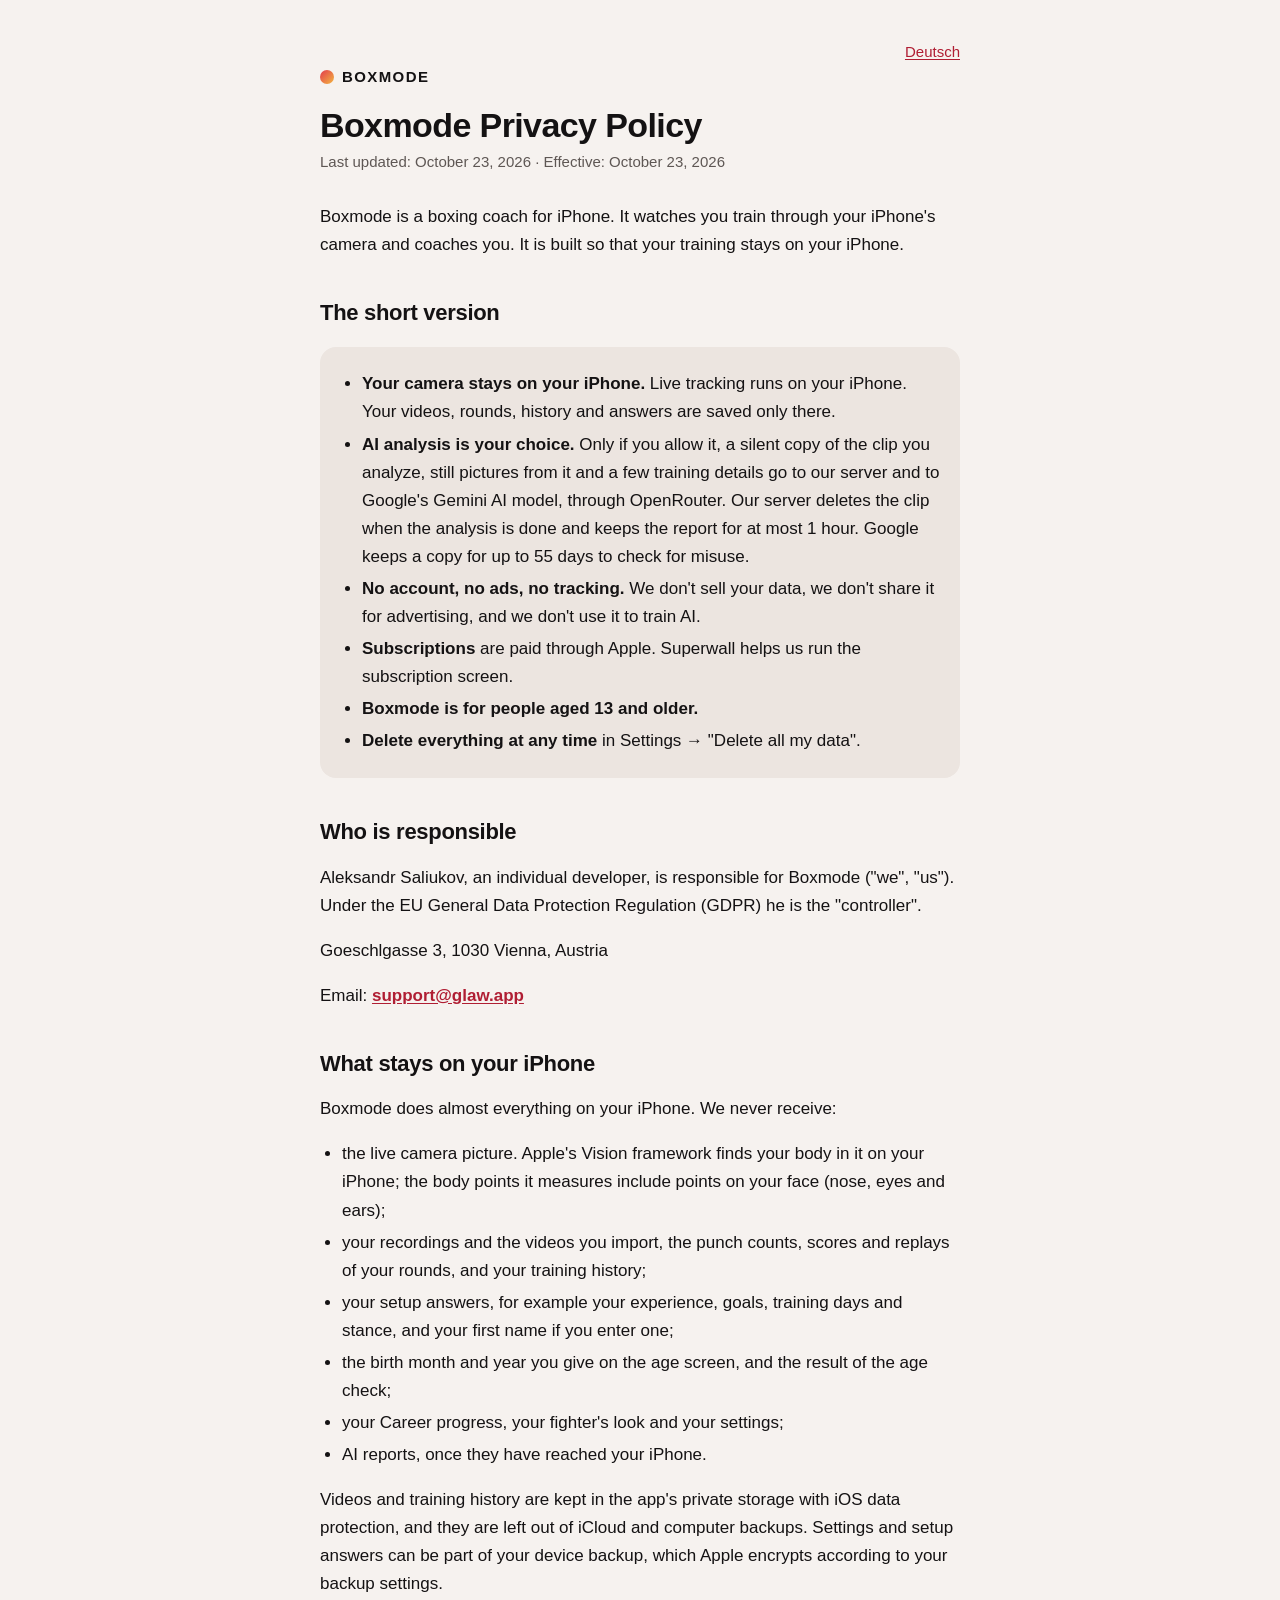
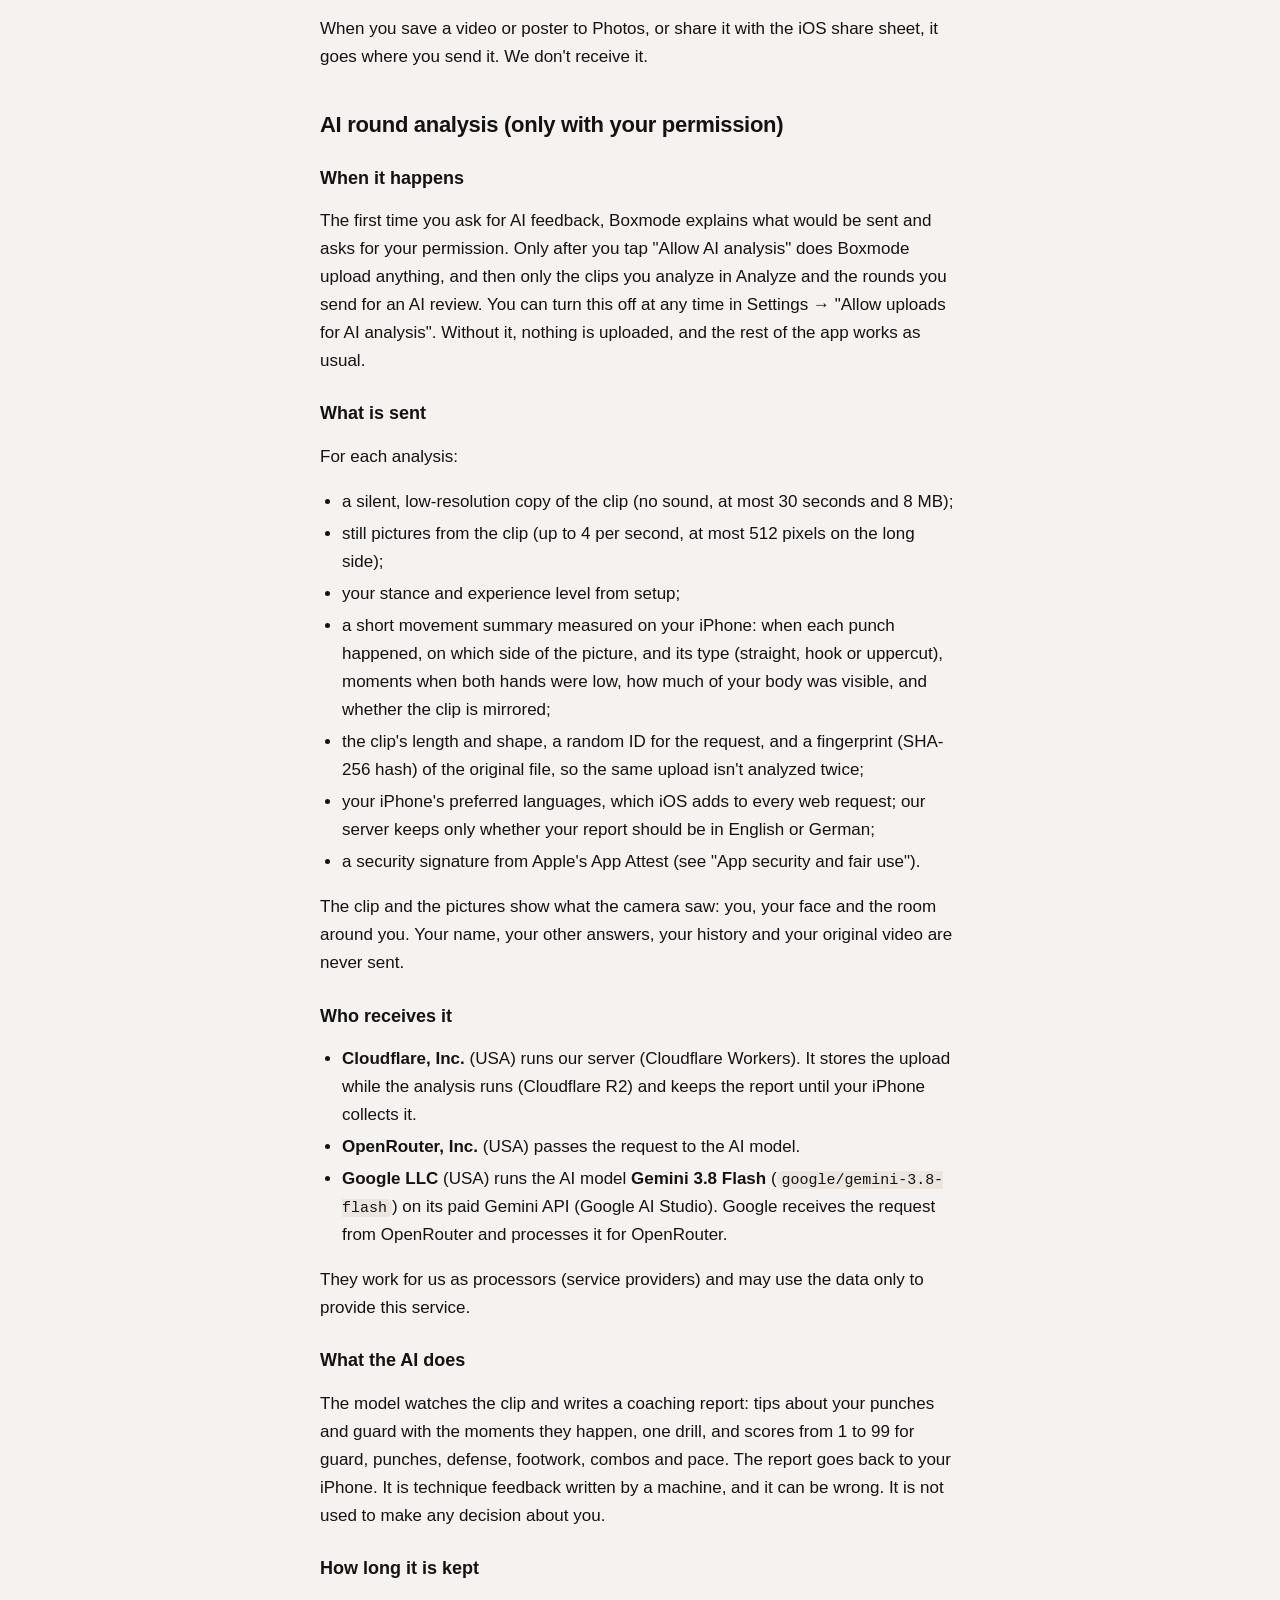
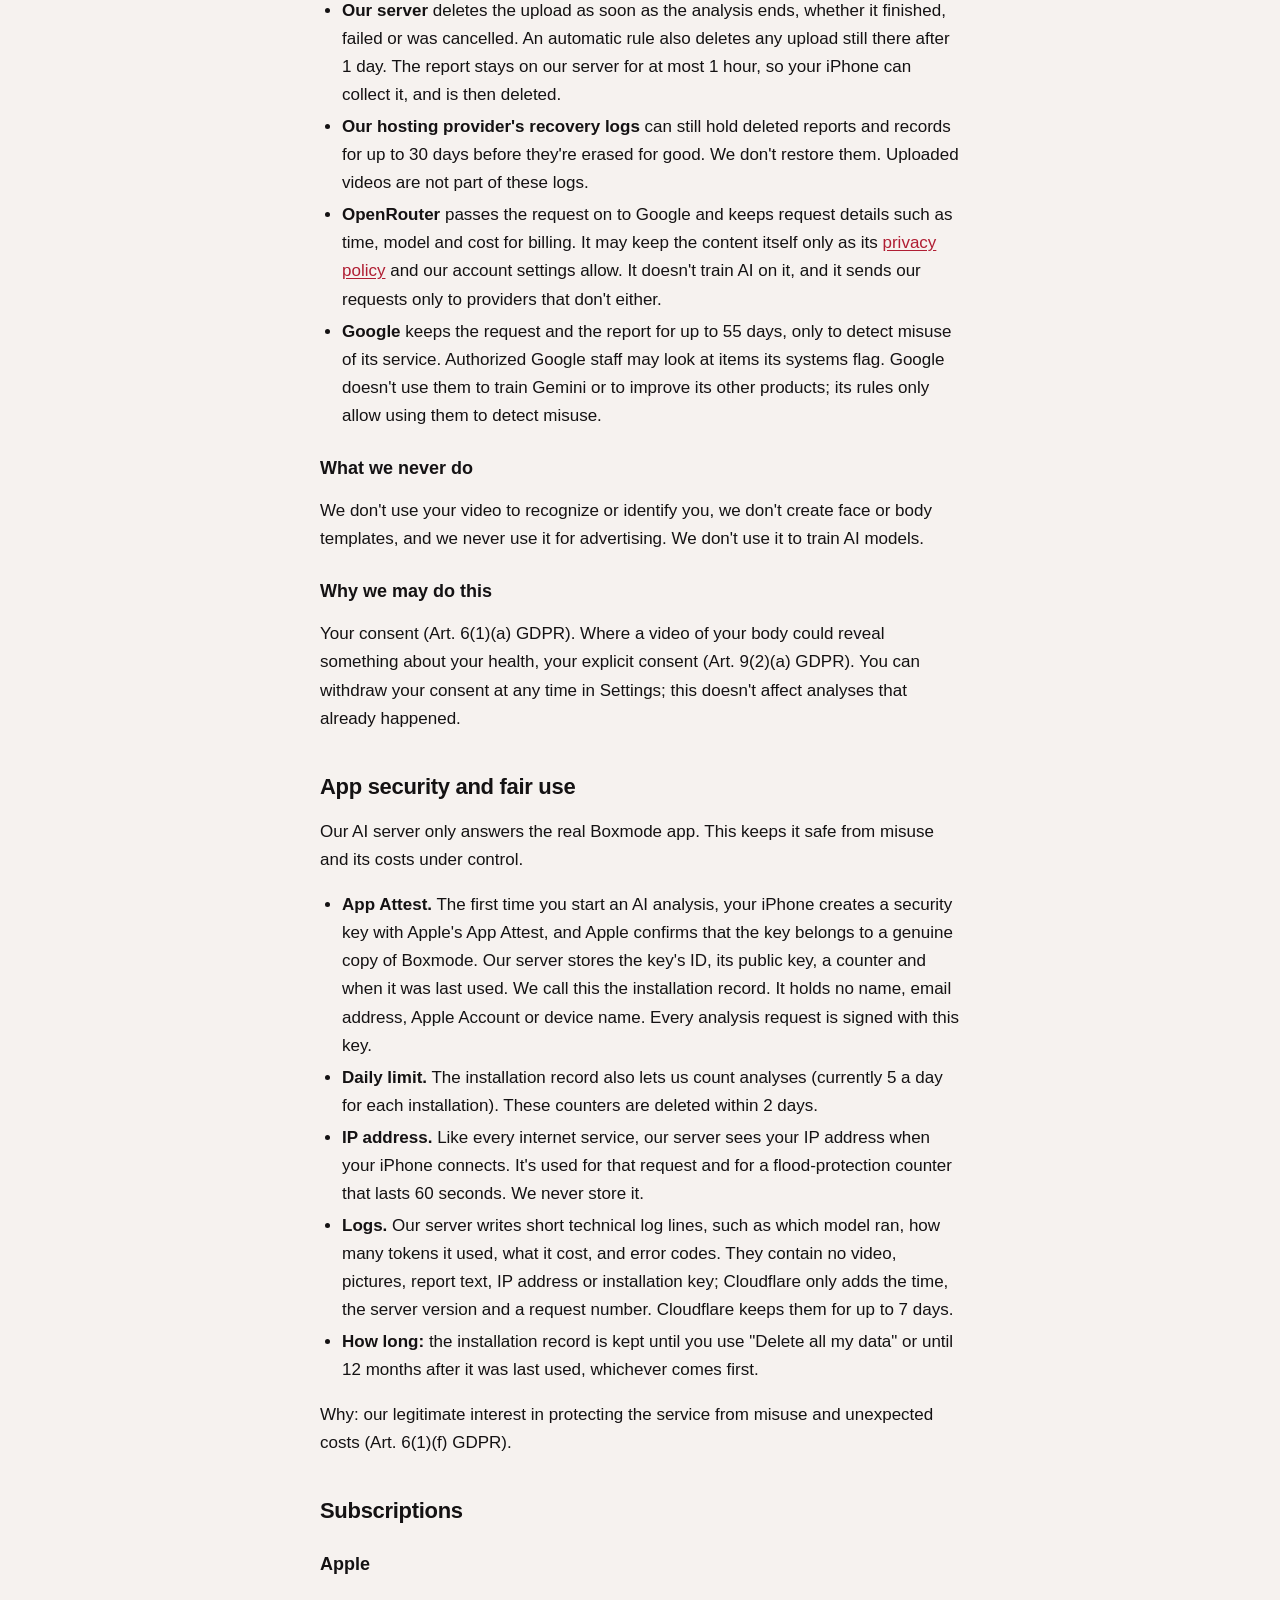
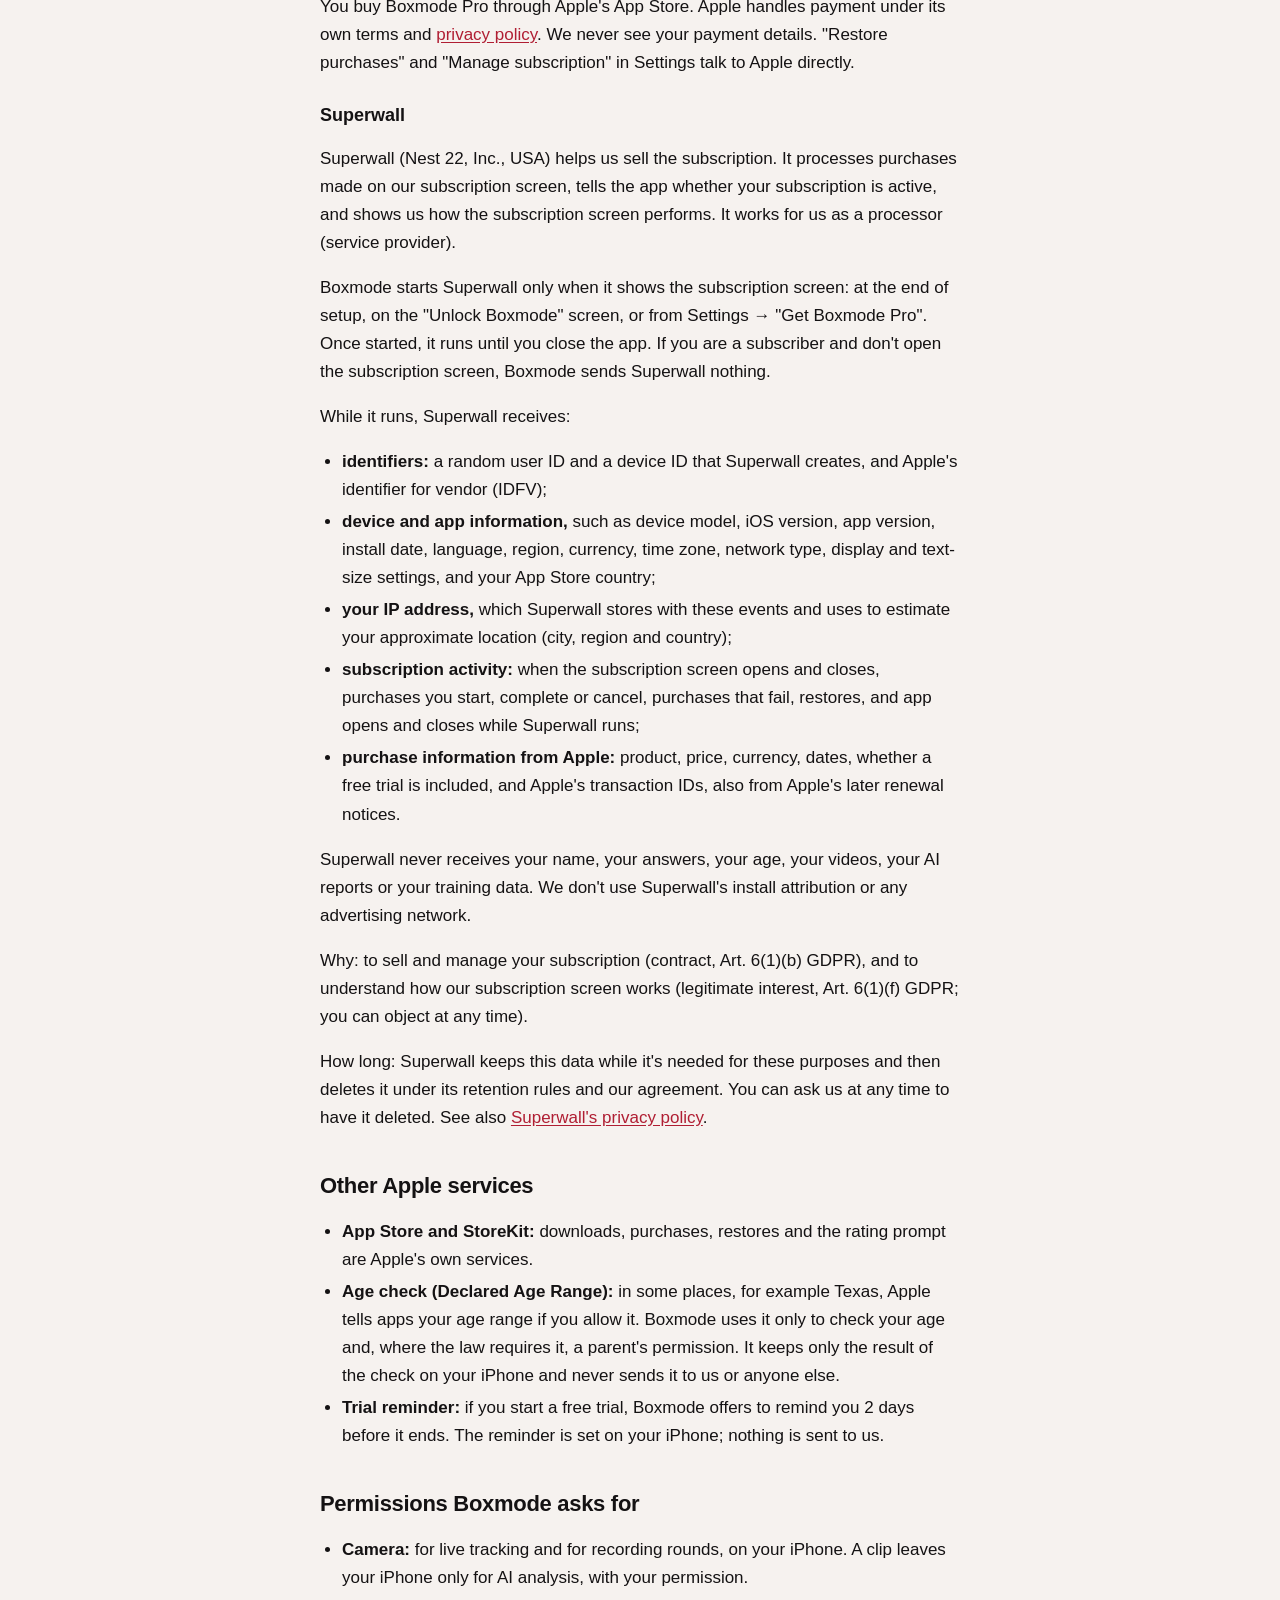
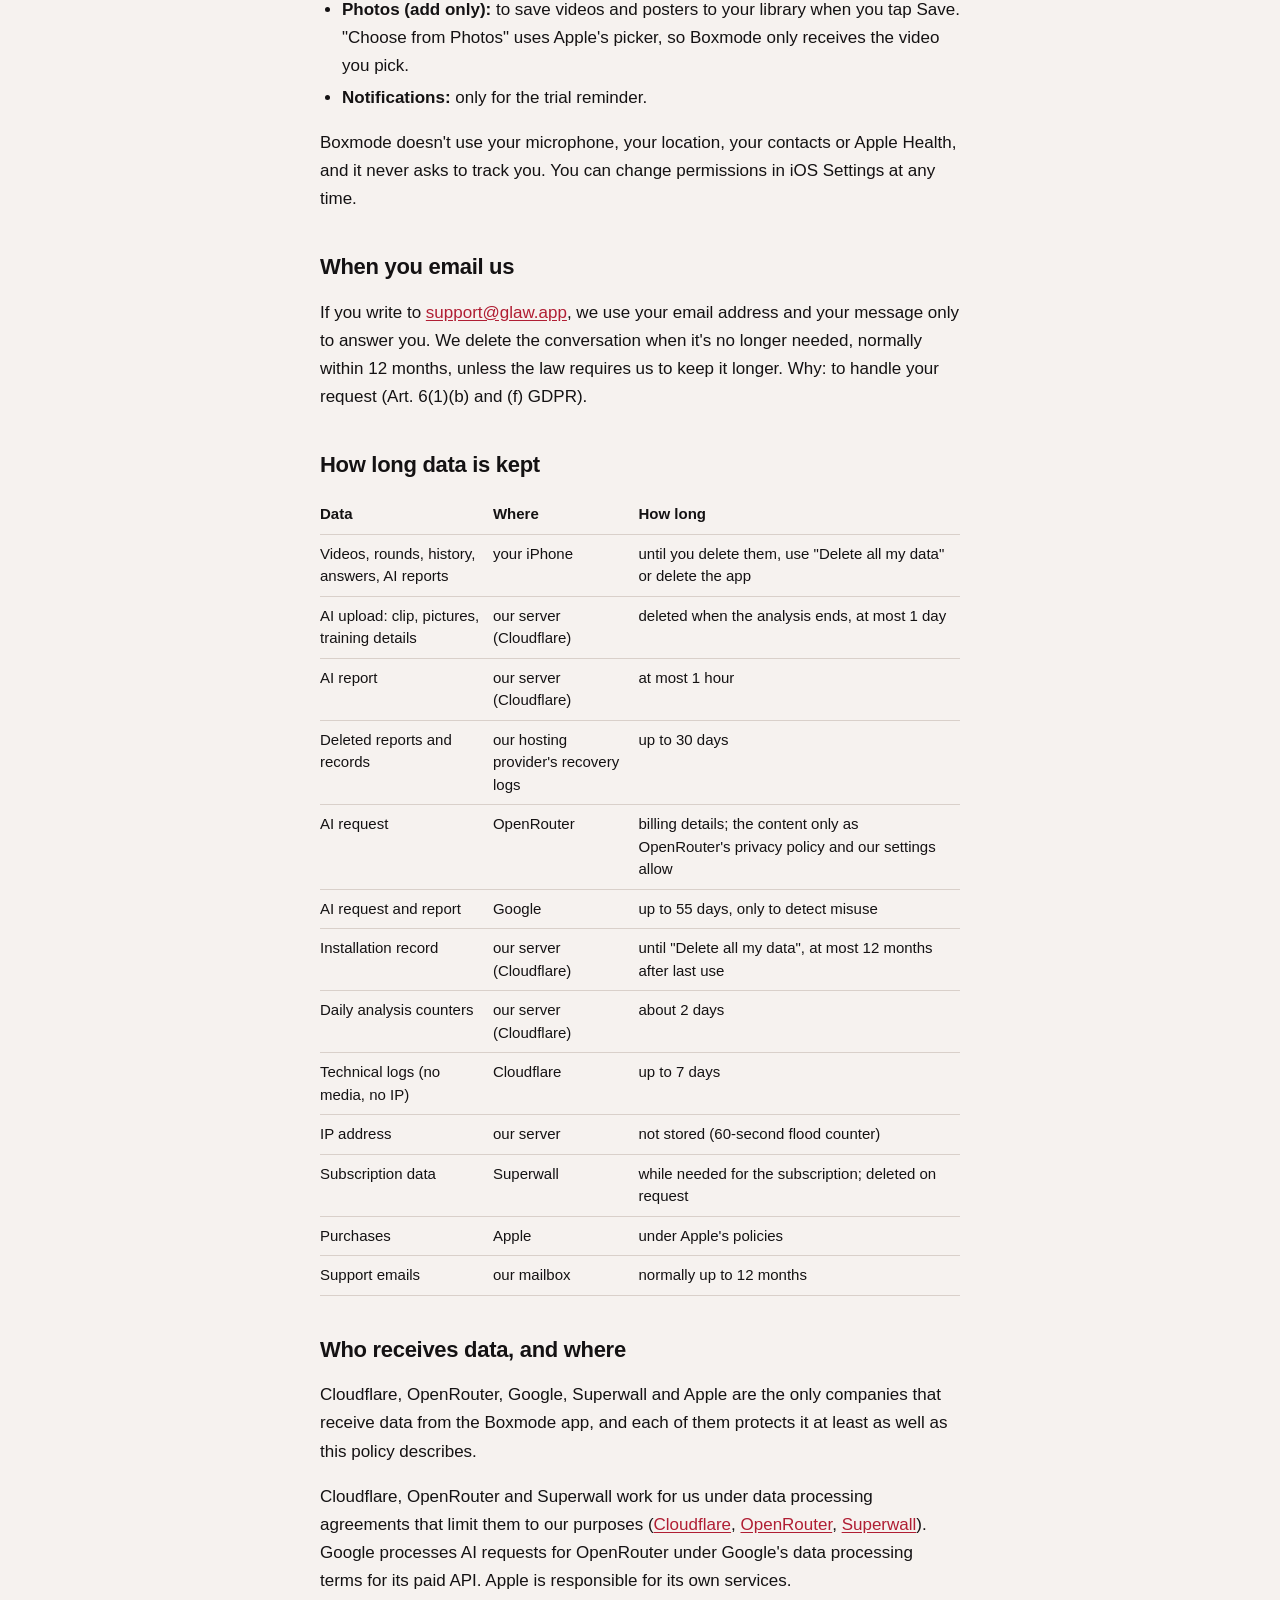
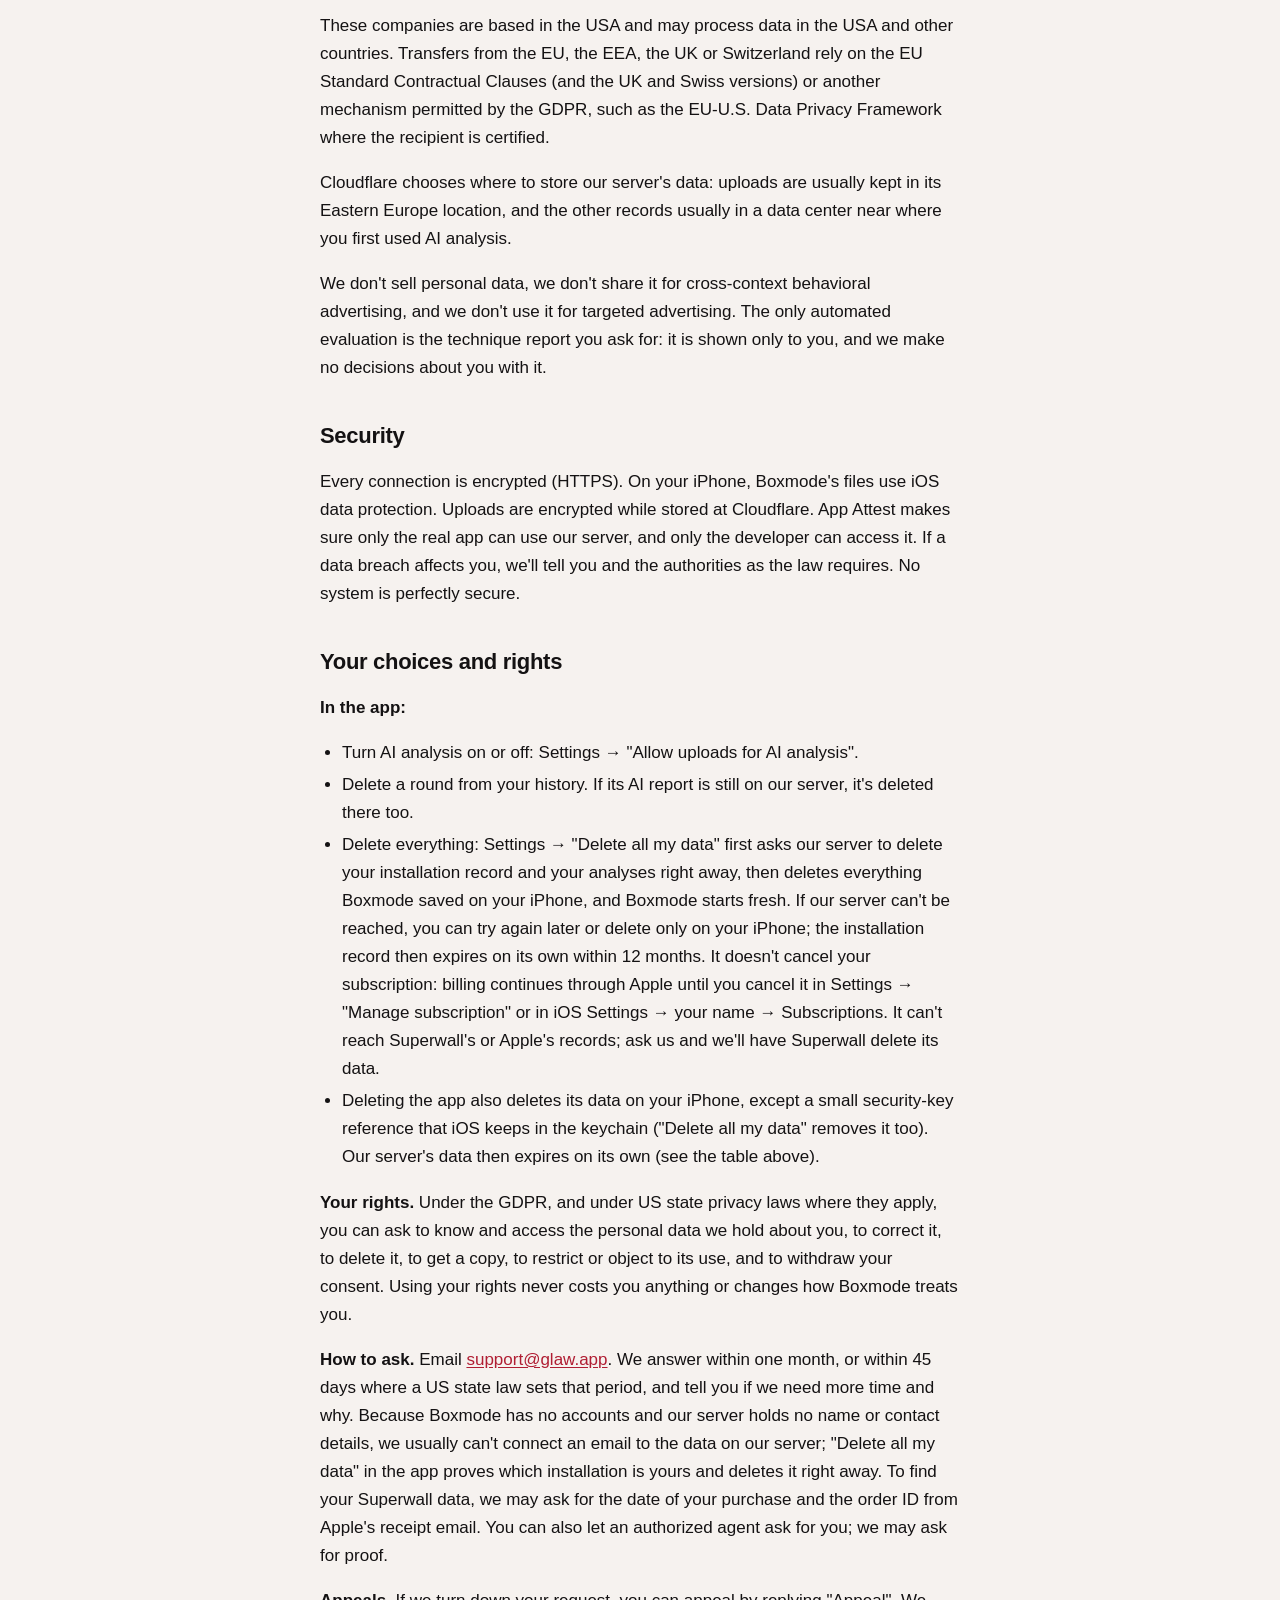
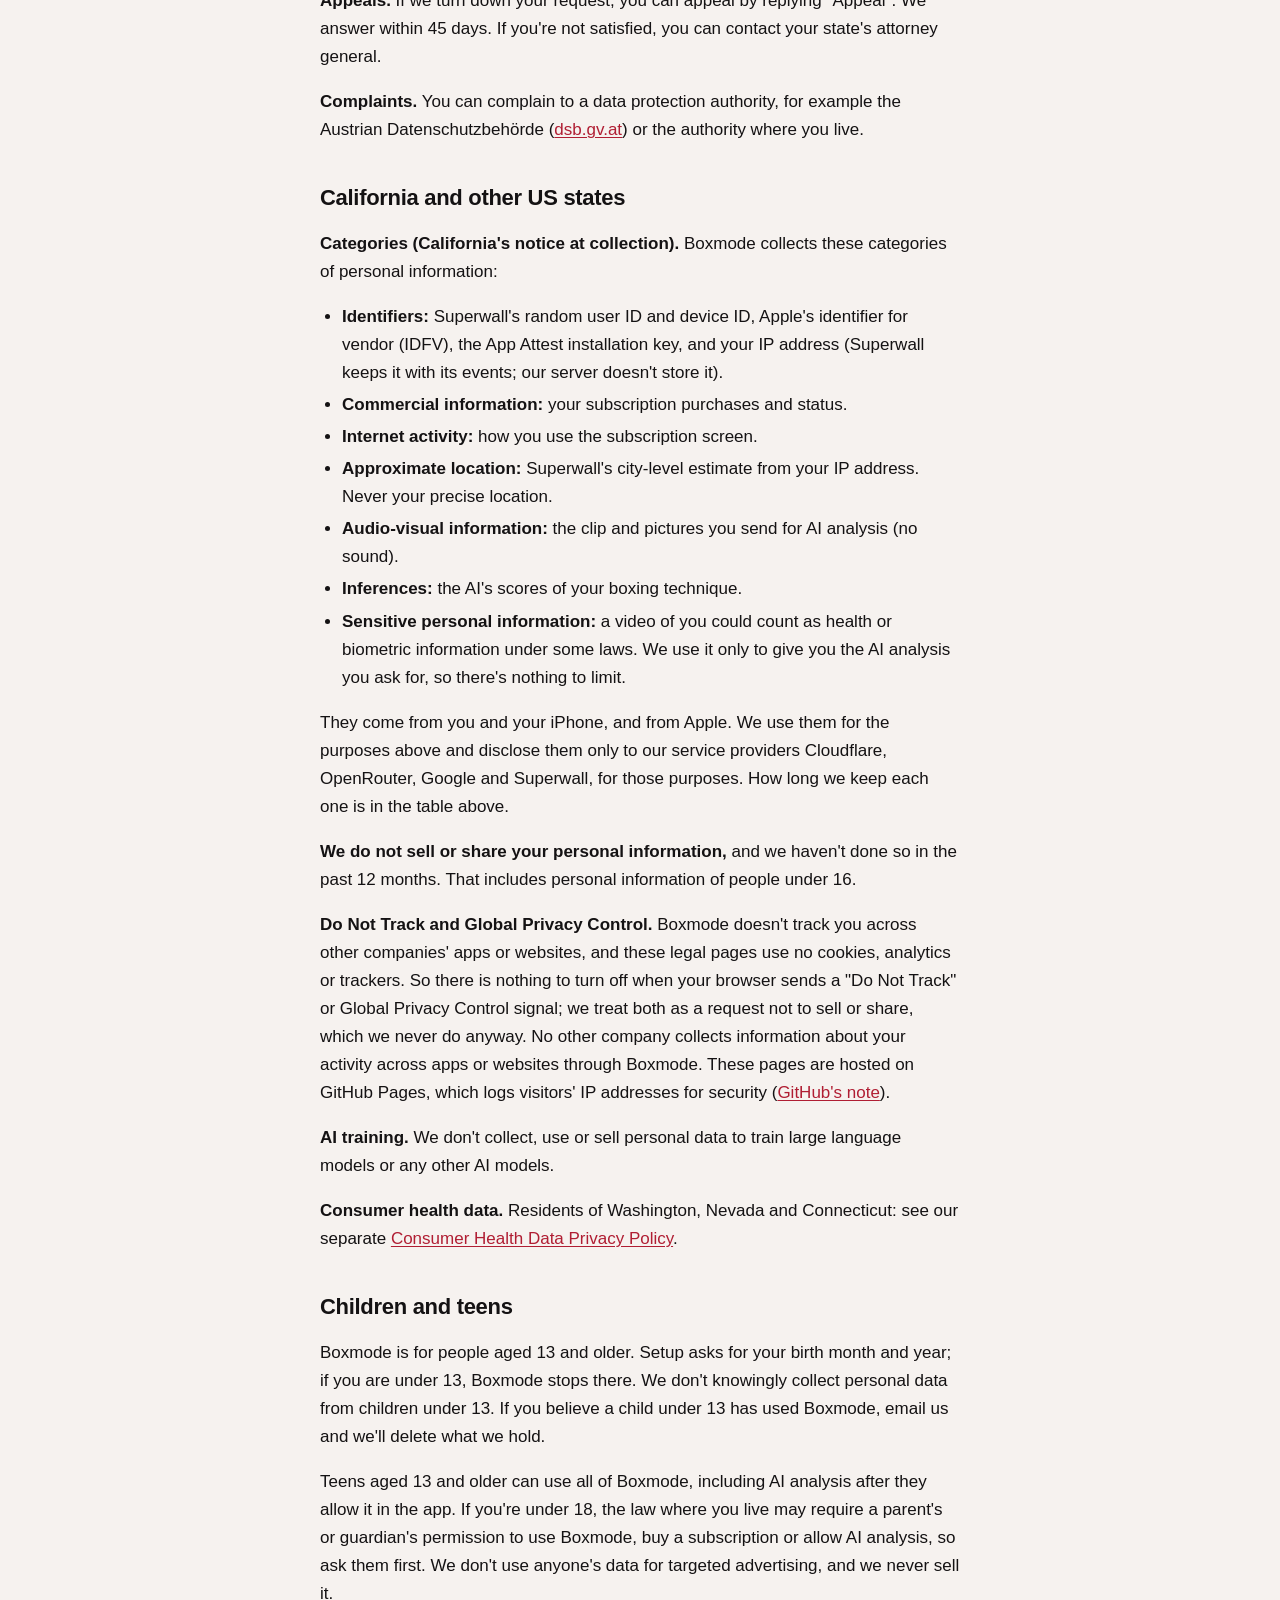
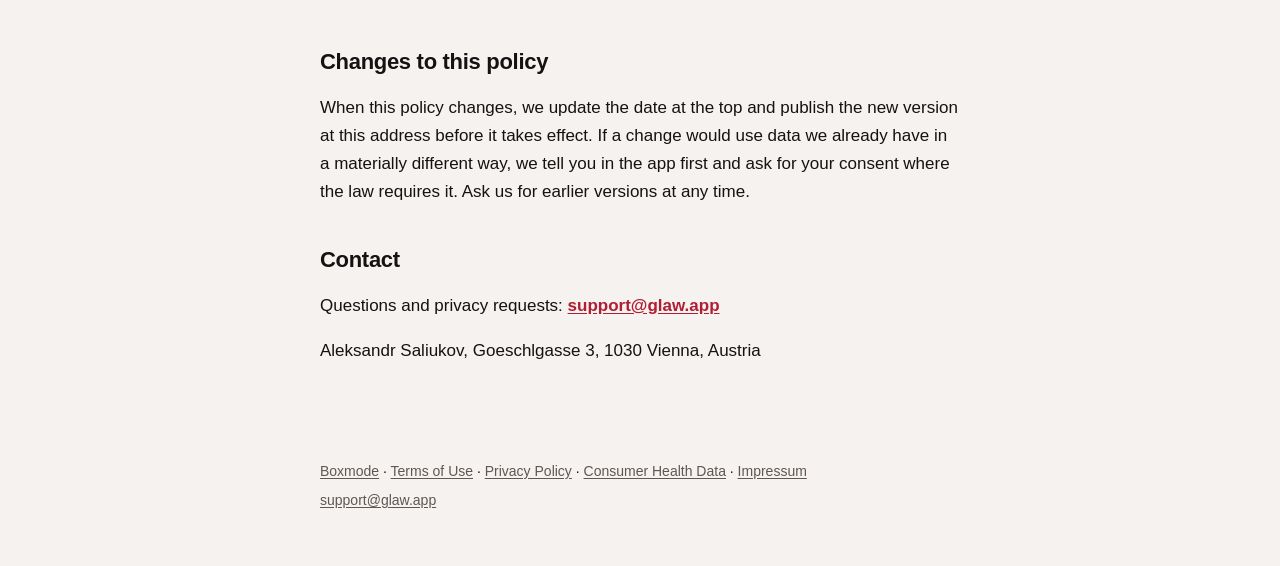
==== privacy/index.html @ cb19ac98 "Publish Boxmode legal pages (2026-10-23)" ====
<!DOCTYPE html>
<html lang="en">
<head>
<meta charset="utf-8">
<meta name="viewport" content="width=device-width, initial-scale=1">
<title>Boxmode — Privacy Policy</title>
<meta name="description" content="How Boxmode handles your data: what stays on your iPhone, AI analysis only with your permission, and your rights.">
<link rel="stylesheet" href="../style.css">
<link rel="canonical" href="https://soloranez21.github.io/boxmode-legal/privacy/">
<link rel="alternate" hreflang="en" href="https://soloranez21.github.io/boxmode-legal/privacy/">
<link rel="alternate" hreflang="de" href="https://soloranez21.github.io/boxmode-legal/de/privacy/">
</head>
<body>
<main>
<p class="lang"><a href="../de/privacy/" lang="de" hreflang="de">Deutsch</a></p>
<a class="brand" href="../"><span class="dot" aria-hidden="true"></span>Boxmode</a>
<h1>Boxmode Privacy Policy</h1>
<p class="meta">Last updated: October 23, 2026 · Effective: October 23, 2026</p>
<p>Boxmode is a boxing coach for iPhone. It watches you train through your iPhone's camera and coaches you. It is built so that your training stays on your iPhone.</p>
<h2 id="the-short-version">The short version</h2>
<div class="card">
<ul>
  <li><strong>Your camera stays on your iPhone.</strong> Live tracking runs on your iPhone. Your videos, rounds, history and answers are saved only there.</li>
  <li><strong>AI analysis is your choice.</strong> Only if you allow it, a silent copy of the clip you analyze, still pictures from it and a few training details go to our server and to Google's Gemini AI model, through OpenRouter. Our server deletes the clip when the analysis is done and keeps the report for at most 1 hour. Google keeps a copy for up to 55 days to check for misuse.</li>
  <li><strong>No account, no ads, no tracking.</strong> We don't sell your data, we don't share it for advertising, and we don't use it to train AI.</li>
  <li><strong>Subscriptions</strong> are paid through Apple. Superwall helps us run the subscription screen.</li>
  <li><strong>Boxmode is for people aged 13 and older.</strong></li>
  <li><strong>Delete everything at any time</strong> in Settings → "Delete all my data".</li>
</ul>
</div>
<h2 id="who-is-responsible">Who is responsible</h2>
<p>Aleksandr Saliukov, an individual developer, is responsible for Boxmode ("we", "us"). Under the EU General Data Protection Regulation (GDPR) he is the "controller".</p>
<p>Goeschlgasse 3, 1030 Vienna, Austria</p>
<p>Email: <strong><a href="mailto:support@glaw.app">support@glaw.app</a></strong></p>
<h2 id="what-stays-on-your-iphone">What stays on your iPhone</h2>
<p>Boxmode does almost everything on your iPhone. We never receive:</p>
<ul>
  <li>the live camera picture. Apple's Vision framework finds your body in it on your iPhone; the body points it measures include points on your face (nose, eyes and ears);</li>
  <li>your recordings and the videos you import, the punch counts, scores and replays of your rounds, and your training history;</li>
  <li>your setup answers, for example your experience, goals, training days and stance, and your first name if you enter one;</li>
  <li>the birth month and year you give on the age screen, and the result of the age check;</li>
  <li>your Career progress, your fighter's look and your settings;</li>
  <li>AI reports, once they have reached your iPhone.</li>
</ul>
<p>Videos and training history are kept in the app's private storage with iOS data protection, and they are left out of iCloud and computer backups. Settings and setup answers can be part of your device backup, which Apple encrypts according to your backup settings.</p>
<p>When you save a video or poster to Photos, or share it with the iOS share sheet, it goes where you send it. We don't receive it.</p>
<h2 id="ai-round-analysis-only-with-your-permission">AI round analysis (only with your permission)</h2>
<h3 id="when-it-happens">When it happens</h3>
<p>The first time you ask for AI feedback, Boxmode explains what would be sent and asks for your permission. Only after you tap "Allow AI analysis" does Boxmode upload anything, and then only the clips you analyze in Analyze and the rounds you send for an AI review. You can turn this off at any time in Settings → "Allow uploads for AI analysis". Without it, nothing is uploaded, and the rest of the app works as usual.</p>
<h3 id="what-is-sent">What is sent</h3>
<p>For each analysis:</p>
<ul>
  <li>a silent, low-resolution copy of the clip (no sound, at most 30 seconds and 8 MB);</li>
  <li>still pictures from the clip (up to 4 per second, at most 512 pixels on the long side);</li>
  <li>your stance and experience level from setup;</li>
  <li>a short movement summary measured on your iPhone: when each punch happened, on which side of the picture, and its type (straight, hook or uppercut), moments when both hands were low, how much of your body was visible, and whether the clip is mirrored;</li>
  <li>the clip's length and shape, a random ID for the request, and a fingerprint (SHA-256 hash) of the original file, so the same upload isn't analyzed twice;</li>
  <li>your iPhone's preferred languages, which iOS adds to every web request; our server keeps only whether your report should be in English or German;</li>
  <li>a security signature from Apple's App Attest (see "App security and fair use").</li>
</ul>
<p>The clip and the pictures show what the camera saw: you, your face and the room around you. Your name, your other answers, your history and your original video are never sent.</p>
<h3 id="who-receives-it">Who receives it</h3>
<ul>
  <li><strong>Cloudflare, Inc.</strong> (USA) runs our server (Cloudflare Workers). It stores the upload while the analysis runs (Cloudflare R2) and keeps the report until your iPhone collects it.</li>
  <li><strong>OpenRouter, Inc.</strong> (USA) passes the request to the AI model.</li>
  <li><strong>Google LLC</strong> (USA) runs the AI model <strong>Gemini 3.8 Flash</strong> (<code>google/gemini-3.8-flash</code>) on its paid Gemini API (Google AI Studio). Google receives the request from OpenRouter and processes it for OpenRouter.</li>
</ul>
<p>They work for us as processors (service providers) and may use the data only to provide this service.</p>
<h3 id="what-the-ai-does">What the AI does</h3>
<p>The model watches the clip and writes a coaching report: tips about your punches and guard with the moments they happen, one drill, and scores from 1 to 99 for guard, punches, defense, footwork, combos and pace. The report goes back to your iPhone. It is technique feedback written by a machine, and it can be wrong. It is not used to make any decision about you.</p>
<h3 id="how-long-it-is-kept">How long it is kept</h3>
<ul>
  <li><strong>Our server</strong> deletes the upload as soon as the analysis ends, whether it finished, failed or was cancelled. An automatic rule also deletes any upload still there after 1 day. The report stays on our server for at most 1 hour, so your iPhone can collect it, and is then deleted.</li>
  <li><strong>Our hosting provider's recovery logs</strong> can still hold deleted reports and records for up to 30 days before they're erased for good. We don't restore them. Uploaded videos are not part of these logs.</li>
  <li><strong>OpenRouter</strong> passes the request on to Google and keeps request details such as time, model and cost for billing. It may keep the content itself only as its <a href="https://openrouter.ai/privacy">privacy policy</a> and our account settings allow. It doesn't train AI on it, and it sends our requests only to providers that don't either.</li>
  <li><strong>Google</strong> keeps the request and the report for up to 55 days, only to detect misuse of its service. Authorized Google staff may look at items its systems flag. Google doesn't use them to train Gemini or to improve its other products; its rules only allow using them to detect misuse.</li>
</ul>
<h3 id="what-we-never-do">What we never do</h3>
<p>We don't use your video to recognize or identify you, we don't create face or body templates, and we never use it for advertising. We don't use it to train AI models.</p>
<h3 id="why-we-may-do-this">Why we may do this</h3>
<p>Your consent (Art. 6(1)(a) GDPR). Where a video of your body could reveal something about your health, your explicit consent (Art. 9(2)(a) GDPR). You can withdraw your consent at any time in Settings; this doesn't affect analyses that already happened.</p>
<h2 id="app-security-and-fair-use">App security and fair use</h2>
<p>Our AI server only answers the real Boxmode app. This keeps it safe from misuse and its costs under control.</p>
<ul>
  <li><strong>App Attest.</strong> The first time you start an AI analysis, your iPhone creates a security key with Apple's App Attest, and Apple confirms that the key belongs to a genuine copy of Boxmode. Our server stores the key's ID, its public key, a counter and when it was last used. We call this the installation record. It holds no name, email address, Apple Account or device name. Every analysis request is signed with this key.</li>
  <li><strong>Daily limit.</strong> The installation record also lets us count analyses (currently 5 a day for each installation). These counters are deleted within 2 days.</li>
  <li><strong>IP address.</strong> Like every internet service, our server sees your IP address when your iPhone connects. It's used for that request and for a flood-protection counter that lasts 60 seconds. We never store it.</li>
  <li><strong>Logs.</strong> Our server writes short technical log lines, such as which model ran, how many tokens it used, what it cost, and error codes. They contain no video, pictures, report text, IP address or installation key; Cloudflare only adds the time, the server version and a request number. Cloudflare keeps them for up to 7 days.</li>
  <li><strong>How long:</strong> the installation record is kept until you use "Delete all my data" or until 12 months after it was last used, whichever comes first.</li>
</ul>
<p>Why: our legitimate interest in protecting the service from misuse and unexpected costs (Art. 6(1)(f) GDPR).</p>
<h2 id="subscriptions">Subscriptions</h2>
<h3 id="apple">Apple</h3>
<p>You buy Boxmode Pro through Apple's App Store. Apple handles payment under its own terms and <a href="https://www.apple.com/legal/privacy/">privacy policy</a>. We never see your payment details. "Restore purchases" and "Manage subscription" in Settings talk to Apple directly.</p>
<h3 id="superwall">Superwall</h3>
<p>Superwall (Nest 22, Inc., USA) helps us sell the subscription. It processes purchases made on our subscription screen, tells the app whether your subscription is active, and shows us how the subscription screen performs. It works for us as a processor (service provider).</p>
<p>Boxmode starts Superwall only when it shows the subscription screen: at the end of setup, on the "Unlock Boxmode" screen, or from Settings → "Get Boxmode Pro". Once started, it runs until you close the app. If you are a subscriber and don't open the subscription screen, Boxmode sends Superwall nothing.</p>
<p>While it runs, Superwall receives:</p>
<ul>
  <li><strong>identifiers:</strong> a random user ID and a device ID that Superwall creates, and Apple's identifier for vendor (IDFV);</li>
  <li><strong>device and app information,</strong> such as device model, iOS version, app version, install date, language, region, currency, time zone, network type, display and text-size settings, and your App Store country;</li>
  <li><strong>your IP address,</strong> which Superwall stores with these events and uses to estimate your approximate location (city, region and country);</li>
  <li><strong>subscription activity:</strong> when the subscription screen opens and closes, purchases you start, complete or cancel, purchases that fail, restores, and app opens and closes while Superwall runs;</li>
  <li><strong>purchase information from Apple:</strong> product, price, currency, dates, whether a free trial is included, and Apple's transaction IDs, also from Apple's later renewal notices.</li>
</ul>
<p>Superwall never receives your name, your answers, your age, your videos, your AI reports or your training data. We don't use Superwall's install attribution or any advertising network.</p>
<p>Why: to sell and manage your subscription (contract, Art. 6(1)(b) GDPR), and to understand how our subscription screen works (legitimate interest, Art. 6(1)(f) GDPR; you can object at any time).</p>
<p>How long: Superwall keeps this data while it's needed for these purposes and then deletes it under its retention rules and our agreement. You can ask us at any time to have it deleted. See also <a href="https://superwall.com/legal/privacy-policy">Superwall's privacy policy</a>.</p>
<h2 id="other-apple-services">Other Apple services</h2>
<ul>
  <li><strong>App Store and StoreKit:</strong> downloads, purchases, restores and the rating prompt are Apple's own services.</li>
  <li><strong>Age check (Declared Age Range):</strong> in some places, for example Texas, Apple tells apps your age range if you allow it. Boxmode uses it only to check your age and, where the law requires it, a parent's permission. It keeps only the result of the check on your iPhone and never sends it to us or anyone else.</li>
  <li><strong>Trial reminder:</strong> if you start a free trial, Boxmode offers to remind you 2 days before it ends. The reminder is set on your iPhone; nothing is sent to us.</li>
</ul>
<h2 id="permissions-boxmode-asks-for">Permissions Boxmode asks for</h2>
<ul>
  <li><strong>Camera:</strong> for live tracking and for recording rounds, on your iPhone. A clip leaves your iPhone only for AI analysis, with your permission.</li>
  <li><strong>Photos (add only):</strong> to save videos and posters to your library when you tap Save. "Choose from Photos" uses Apple's picker, so Boxmode only receives the video you pick.</li>
  <li><strong>Notifications:</strong> only for the trial reminder.</li>
</ul>
<p>Boxmode doesn't use your microphone, your location, your contacts or Apple Health, and it never asks to track you. You can change permissions in iOS Settings at any time.</p>
<h2 id="when-you-email-us">When you email us</h2>
<p>If you write to <a href="mailto:support@glaw.app">support@glaw.app</a>, we use your email address and your message only to answer you. We delete the conversation when it's no longer needed, normally within 12 months, unless the law requires us to keep it longer. Why: to handle your request (Art. 6(1)(b) and (f) GDPR).</p>
<h2 id="how-long-data-is-kept">How long data is kept</h2>
<div class="table-wrap"><table>
  <thead><tr><th>Data</th><th>Where</th><th>How long</th></tr></thead>
  <tbody>
    <tr><td>Videos, rounds, history, answers, AI reports</td><td>your iPhone</td><td>until you delete them, use "Delete all my data" or delete the app</td></tr>
    <tr><td>AI upload: clip, pictures, training details</td><td>our server (Cloudflare)</td><td>deleted when the analysis ends, at most 1 day</td></tr>
    <tr><td>AI report</td><td>our server (Cloudflare)</td><td>at most 1 hour</td></tr>
    <tr><td>Deleted reports and records</td><td>our hosting provider's recovery logs</td><td>up to 30 days</td></tr>
    <tr><td>AI request</td><td>OpenRouter</td><td>billing details; the content only as OpenRouter's privacy policy and our settings allow</td></tr>
    <tr><td>AI request and report</td><td>Google</td><td>up to 55 days, only to detect misuse</td></tr>
    <tr><td>Installation record</td><td>our server (Cloudflare)</td><td>until "Delete all my data", at most 12 months after last use</td></tr>
    <tr><td>Daily analysis counters</td><td>our server (Cloudflare)</td><td>about 2 days</td></tr>
    <tr><td>Technical logs (no media, no IP)</td><td>Cloudflare</td><td>up to 7 days</td></tr>
    <tr><td>IP address</td><td>our server</td><td>not stored (60-second flood counter)</td></tr>
    <tr><td>Subscription data</td><td>Superwall</td><td>while needed for the subscription; deleted on request</td></tr>
    <tr><td>Purchases</td><td>Apple</td><td>under Apple's policies</td></tr>
    <tr><td>Support emails</td><td>our mailbox</td><td>normally up to 12 months</td></tr>
  </tbody>
</table></div>
<h2 id="who-receives-data-and-where">Who receives data, and where</h2>
<p>Cloudflare, OpenRouter, Google, Superwall and Apple are the only companies that receive data from the Boxmode app, and each of them protects it at least as well as this policy describes.</p>
<p>Cloudflare, OpenRouter and Superwall work for us under data processing agreements that limit them to our purposes (<a href="https://www.cloudflare.com/cloudflare-customer-dpa/">Cloudflare</a>, <a href="https://openrouter.ai/data-processing-agreement">OpenRouter</a>, <a href="https://superwall.com/legal/dpa">Superwall</a>). Google processes AI requests for OpenRouter under Google's data processing terms for its paid API. Apple is responsible for its own services.</p>
<p>These companies are based in the USA and may process data in the USA and other countries. Transfers from the EU, the EEA, the UK or Switzerland rely on the EU Standard Contractual Clauses (and the UK and Swiss versions) or another mechanism permitted by the GDPR, such as the EU-U.S. Data Privacy Framework where the recipient is certified.</p>
<p>Cloudflare chooses where to store our server's data: uploads are usually kept in its Eastern Europe location, and the other records usually in a data center near where you first used AI analysis.</p>
<p>We don't sell personal data, we don't share it for cross-context behavioral advertising, and we don't use it for targeted advertising. The only automated evaluation is the technique report you ask for: it is shown only to you, and we make no decisions about you with it.</p>
<h2 id="security">Security</h2>
<p>Every connection is encrypted (HTTPS). On your iPhone, Boxmode's files use iOS data protection. Uploads are encrypted while stored at Cloudflare. App Attest makes sure only the real app can use our server, and only the developer can access it. If a data breach affects you, we'll tell you and the authorities as the law requires. No system is perfectly secure.</p>
<h2 id="your-choices-and-rights">Your choices and rights</h2>
<p><strong>In the app:</strong></p>
<ul>
  <li>Turn AI analysis on or off: Settings → "Allow uploads for AI analysis".</li>
  <li>Delete a round from your history. If its AI report is still on our server, it's deleted there too.</li>
  <li>Delete everything: Settings → "Delete all my data" first asks our server to delete your installation record and your analyses right away, then deletes everything Boxmode saved on your iPhone, and Boxmode starts fresh. If our server can't be reached, you can try again later or delete only on your iPhone; the installation record then expires on its own within 12 months. It doesn't cancel your subscription: billing continues through Apple until you cancel it in Settings → "Manage subscription" or in iOS Settings → your name → Subscriptions. It can't reach Superwall's or Apple's records; ask us and we'll have Superwall delete its data.</li>
  <li>Deleting the app also deletes its data on your iPhone, except a small security-key reference that iOS keeps in the keychain ("Delete all my data" removes it too). Our server's data then expires on its own (see the table above).</li>
</ul>
<p><strong>Your rights.</strong> Under the GDPR, and under US state privacy laws where they apply, you can ask to know and access the personal data we hold about you, to correct it, to delete it, to get a copy, to restrict or object to its use, and to withdraw your consent. Using your rights never costs you anything or changes how Boxmode treats you.</p>
<p><strong>How to ask.</strong> Email <a href="mailto:support@glaw.app">support@glaw.app</a>. We answer within one month, or within 45 days where a US state law sets that period, and tell you if we need more time and why. Because Boxmode has no accounts and our server holds no name or contact details, we usually can't connect an email to the data on our server; "Delete all my data" in the app proves which installation is yours and deletes it right away. To find your Superwall data, we may ask for the date of your purchase and the order ID from Apple's receipt email. You can also let an authorized agent ask for you; we may ask for proof.</p>
<p><strong>Appeals.</strong> If we turn down your request, you can appeal by replying "Appeal". We answer within 45 days. If you're not satisfied, you can contact your state's attorney general.</p>
<p><strong>Complaints.</strong> You can complain to a data protection authority, for example the Austrian Datenschutzbehörde (<a href="https://www.dsb.gv.at/">dsb.gv.at</a>) or the authority where you live.</p>
<h2 id="california-and-other-us-states">California and other US states</h2>
<p><strong>Categories (California's notice at collection).</strong> Boxmode collects these categories of personal information:</p>
<ul>
  <li><strong>Identifiers:</strong> Superwall's random user ID and device ID, Apple's identifier for vendor (IDFV), the App Attest installation key, and your IP address (Superwall keeps it with its events; our server doesn't store it).</li>
  <li><strong>Commercial information:</strong> your subscription purchases and status.</li>
  <li><strong>Internet activity:</strong> how you use the subscription screen.</li>
  <li><strong>Approximate location:</strong> Superwall's city-level estimate from your IP address. Never your precise location.</li>
  <li><strong>Audio-visual information:</strong> the clip and pictures you send for AI analysis (no sound).</li>
  <li><strong>Inferences:</strong> the AI's scores of your boxing technique.</li>
  <li><strong>Sensitive personal information:</strong> a video of you could count as health or biometric information under some laws. We use it only to give you the AI analysis you ask for, so there's nothing to limit.</li>
</ul>
<p>They come from you and your iPhone, and from Apple. We use them for the purposes above and disclose them only to our service providers Cloudflare, OpenRouter, Google and Superwall, for those purposes. How long we keep each one is in the table above.</p>
<p><strong>We do not sell or share your personal information,</strong> and we haven't done so in the past 12 months. That includes personal information of people under 16.</p>
<p><strong>Do Not Track and Global Privacy Control.</strong> Boxmode doesn't track you across other companies' apps or websites, and these legal pages use no cookies, analytics or trackers. So there is nothing to turn off when your browser sends a "Do Not Track" or Global Privacy Control signal; we treat both as a request not to sell or share, which we never do anyway. No other company collects information about your activity across apps or websites through Boxmode. These pages are hosted on GitHub Pages, which logs visitors' IP addresses for security (<a href="https://docs.github.com/en/pages/getting-started-with-github-pages/what-is-github-pages#data-collection">GitHub's note</a>).</p>
<p><strong>AI training.</strong> We don't collect, use or sell personal data to train large language models or any other AI models.</p>
<p><strong>Consumer health data.</strong> Residents of Washington, Nevada and Connecticut: see our separate <a href="../health-data/">Consumer Health Data Privacy Policy</a>.</p>
<h2 id="children-and-teens">Children and teens</h2>
<p>Boxmode is for people aged 13 and older. Setup asks for your birth month and year; if you are under 13, Boxmode stops there. We don't knowingly collect personal data from children under 13. If you believe a child under 13 has used Boxmode, email us and we'll delete what we hold.</p>
<p>Teens aged 13 and older can use all of Boxmode, including AI analysis after they allow it in the app. If you're under 18, the law where you live may require a parent's or guardian's permission to use Boxmode, buy a subscription or allow AI analysis, so ask them first. We don't use anyone's data for targeted advertising, and we never sell it.</p>
<h2 id="changes-to-this-policy">Changes to this policy</h2>
<p>When this policy changes, we update the date at the top and publish the new version at this address before it takes effect. If a change would use data we already have in a materially different way, we tell you in the app first and ask for your consent where the law requires it. Ask us for earlier versions at any time.</p>
<h2 id="contact">Contact</h2>
<p>Questions and privacy requests: <strong><a href="mailto:support@glaw.app">support@glaw.app</a></strong></p>
<p>Aleksandr Saliukov, Goeschlgasse 3, 1030 Vienna, Austria</p>
</main>
<footer>
<p><a href="../">Boxmode</a> · <a href="../terms/">Terms of Use</a> · <a href="./">Privacy Policy</a> · <a href="../health-data/">Consumer Health Data</a> · <a href="../de/impressum/">Impressum</a></p>
<p><a href="mailto:support@glaw.app">support@glaw.app</a></p>
</footer>
</body>
</html>
---- style.css ----
/* Boxmode legal pages. Same simple layout as Waker's waker-legal site, in Boxmode's Pop palette
   (black, red, gold, warm light). Text colours meet WCAG AA in both themes. */
:root {
  --bg: #F6F2EF;
  --surface: #ECE5E0;
  --ink: #141213;
  --ink-secondary: #5E5754;
  --link: #B01E33;
  --line: #D9D0CA;
  --red: #E23A4C;
  --gold: #F4B740;
  color-scheme: light dark;
}
@media (prefers-color-scheme: dark) {
  :root {
    --bg: #0B0A0B;
    --surface: #1A1718;
    --ink: #F6F2EF;
    --ink-secondary: #A7A09C;
    --link: #FF6F80;
    --line: #36312F;
  }
}
* { box-sizing: border-box; }
html { -webkit-text-size-adjust: 100%; }
body {
  margin: 0;
  background: var(--bg);
  color: var(--ink);
  font: 17px/1.65 -apple-system, BlinkMacSystemFont, "Segoe UI", Roboto, Helvetica, Arial, sans-serif;
}
main {
  max-width: 680px;
  margin: 0 auto;
  padding: 40px 20px 72px;
}
h1 {
  font-size: 34px;
  line-height: 1.2;
  letter-spacing: -0.6px;
  margin: 12px 0 4px;
}
h2 {
  font-size: 22px;
  line-height: 1.3;
  letter-spacing: -0.3px;
  margin: 40px 0 8px;
}
h3 {
  font-size: 18px;
  line-height: 1.35;
  margin: 26px 0 6px;
}
p, li { color: var(--ink); }
li { margin: 4px 0; }
ul, ol { padding-left: 22px; }
a { color: var(--link); text-underline-offset: 2px; }
a:focus-visible { outline: 2px solid var(--link); outline-offset: 2px; border-radius: 3px; }
strong { font-weight: 650; }
code {
  font: 0.88em ui-monospace, SFMono-Regular, Menlo, monospace;
  background: var(--surface);
  border-radius: 6px;
  padding: 1px 5px;
  overflow-wrap: anywhere;
}
.meta { color: var(--ink-secondary); font-size: 15px; margin: 0 0 28px; }
.lang { margin: 0; font-size: 15px; text-align: right; }
.brand {
  display: inline-flex;
  align-items: center;
  gap: 8px;
  color: var(--ink);
  font-weight: 750;
  text-decoration: none;
  font-size: 15px;
  letter-spacing: 1.4px;
  text-transform: uppercase;
}
.brand .dot {
  width: 14px; height: 14px; border-radius: 50%;
  background: linear-gradient(135deg, var(--red), var(--gold));
  display: inline-block;
}
.card {
  background: var(--surface);
  border-radius: 16px;
  padding: 6px 20px;
  margin: 20px 0;
}
.table-wrap { overflow-x: auto; margin: 16px 0; }
table { border-collapse: collapse; width: 100%; font-size: 15px; line-height: 1.5; }
th, td { text-align: left; vertical-align: top; padding: 8px 10px 8px 0; border-bottom: 1px solid var(--line); hyphens: auto; overflow-wrap: anywhere; }
th { font-weight: 650; }
footer {
  max-width: 680px;
  margin: 0 auto;
  padding: 0 20px 48px;
  color: var(--ink-secondary);
  font-size: 14px;
}
footer a { color: var(--ink-secondary); }
footer p { margin: 6px 0; }

/* German compound words must fit compact phones. */
html[lang="de"] h1, html[lang="de"] h2 { overflow-wrap: anywhere; hyphens: auto; }
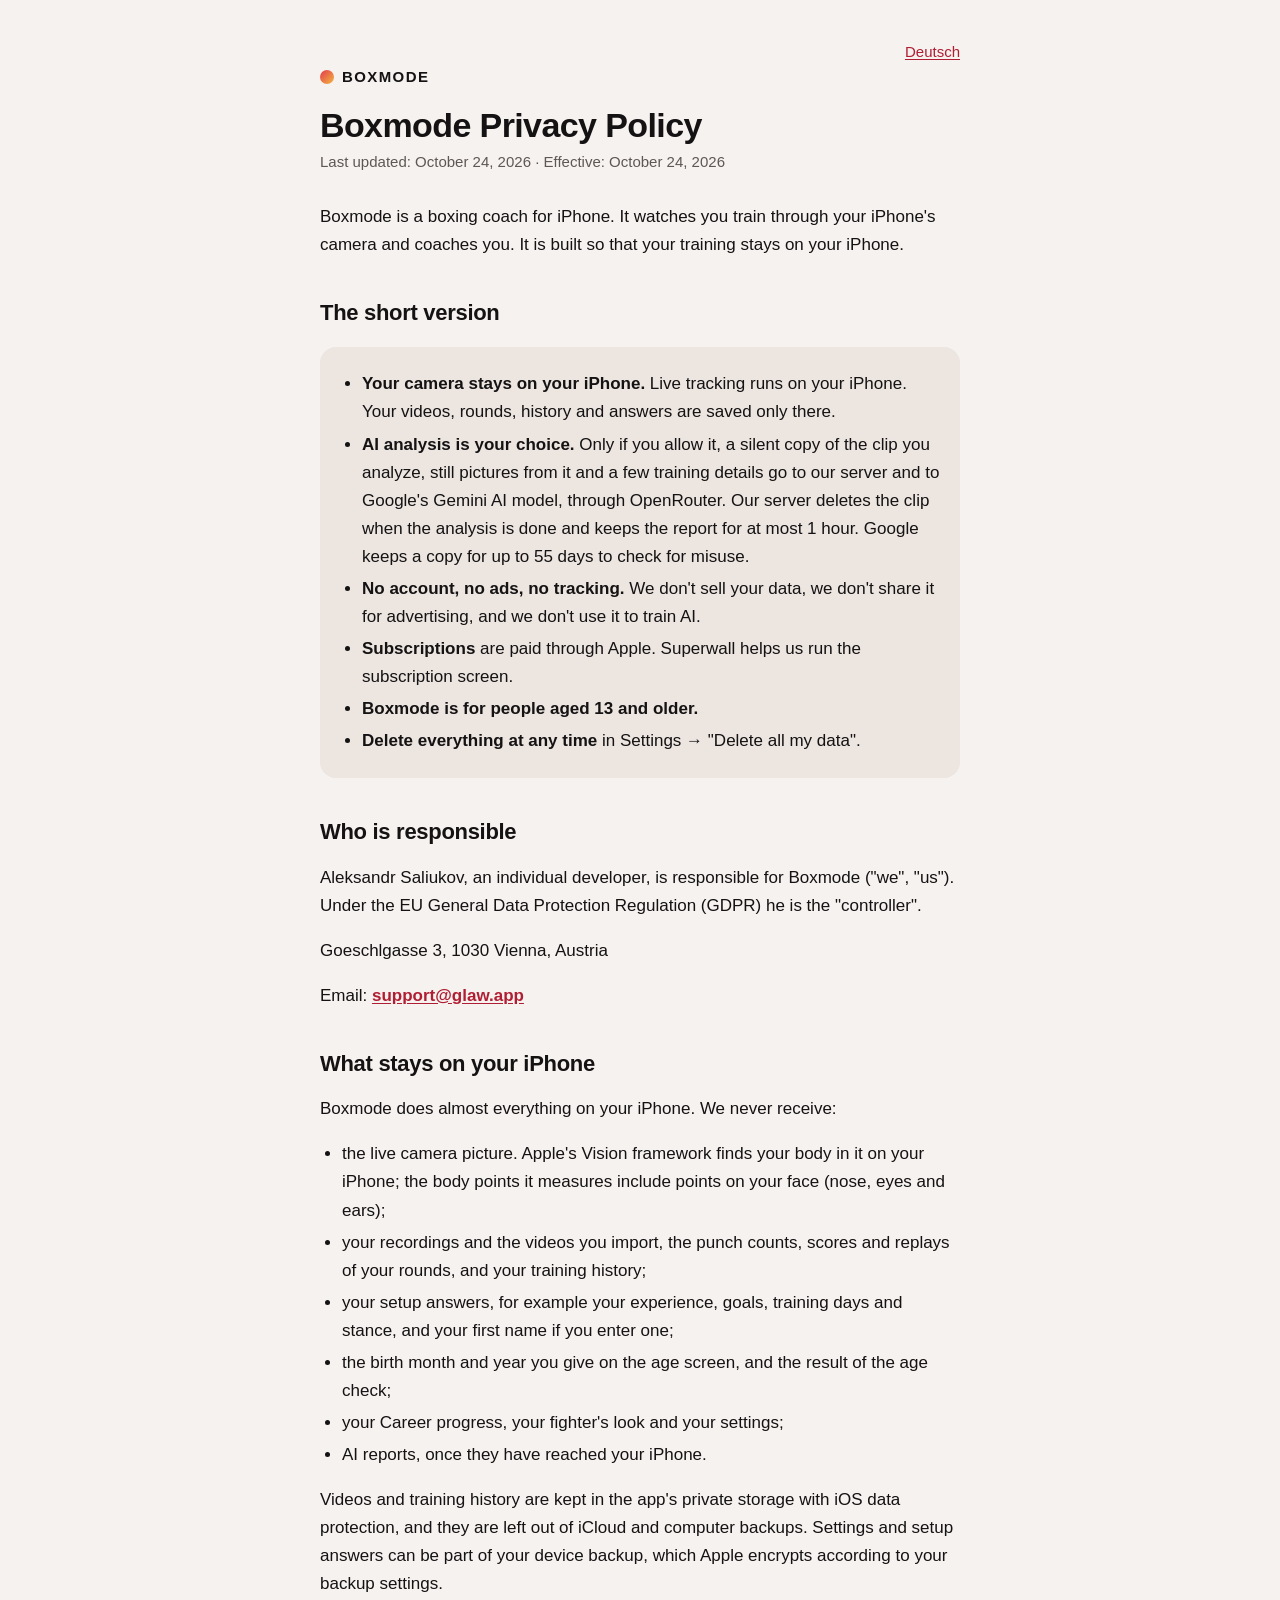
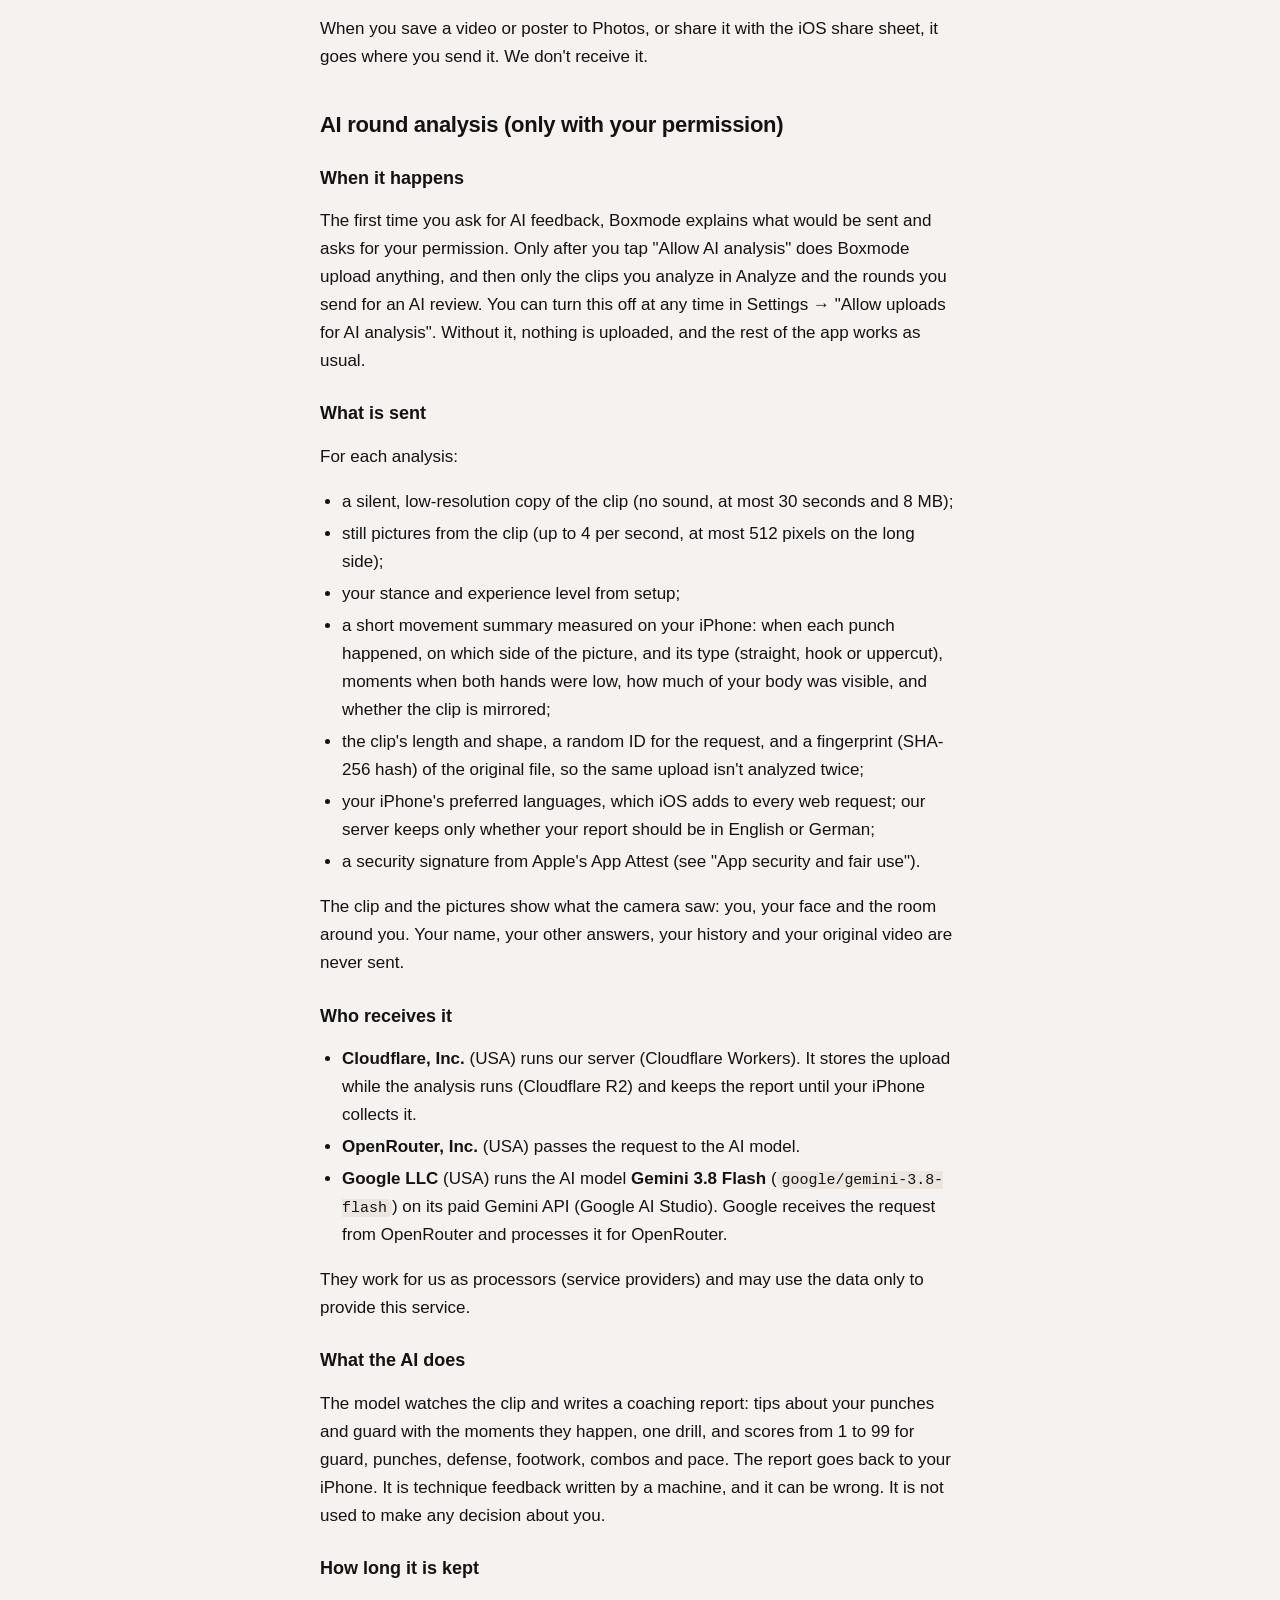
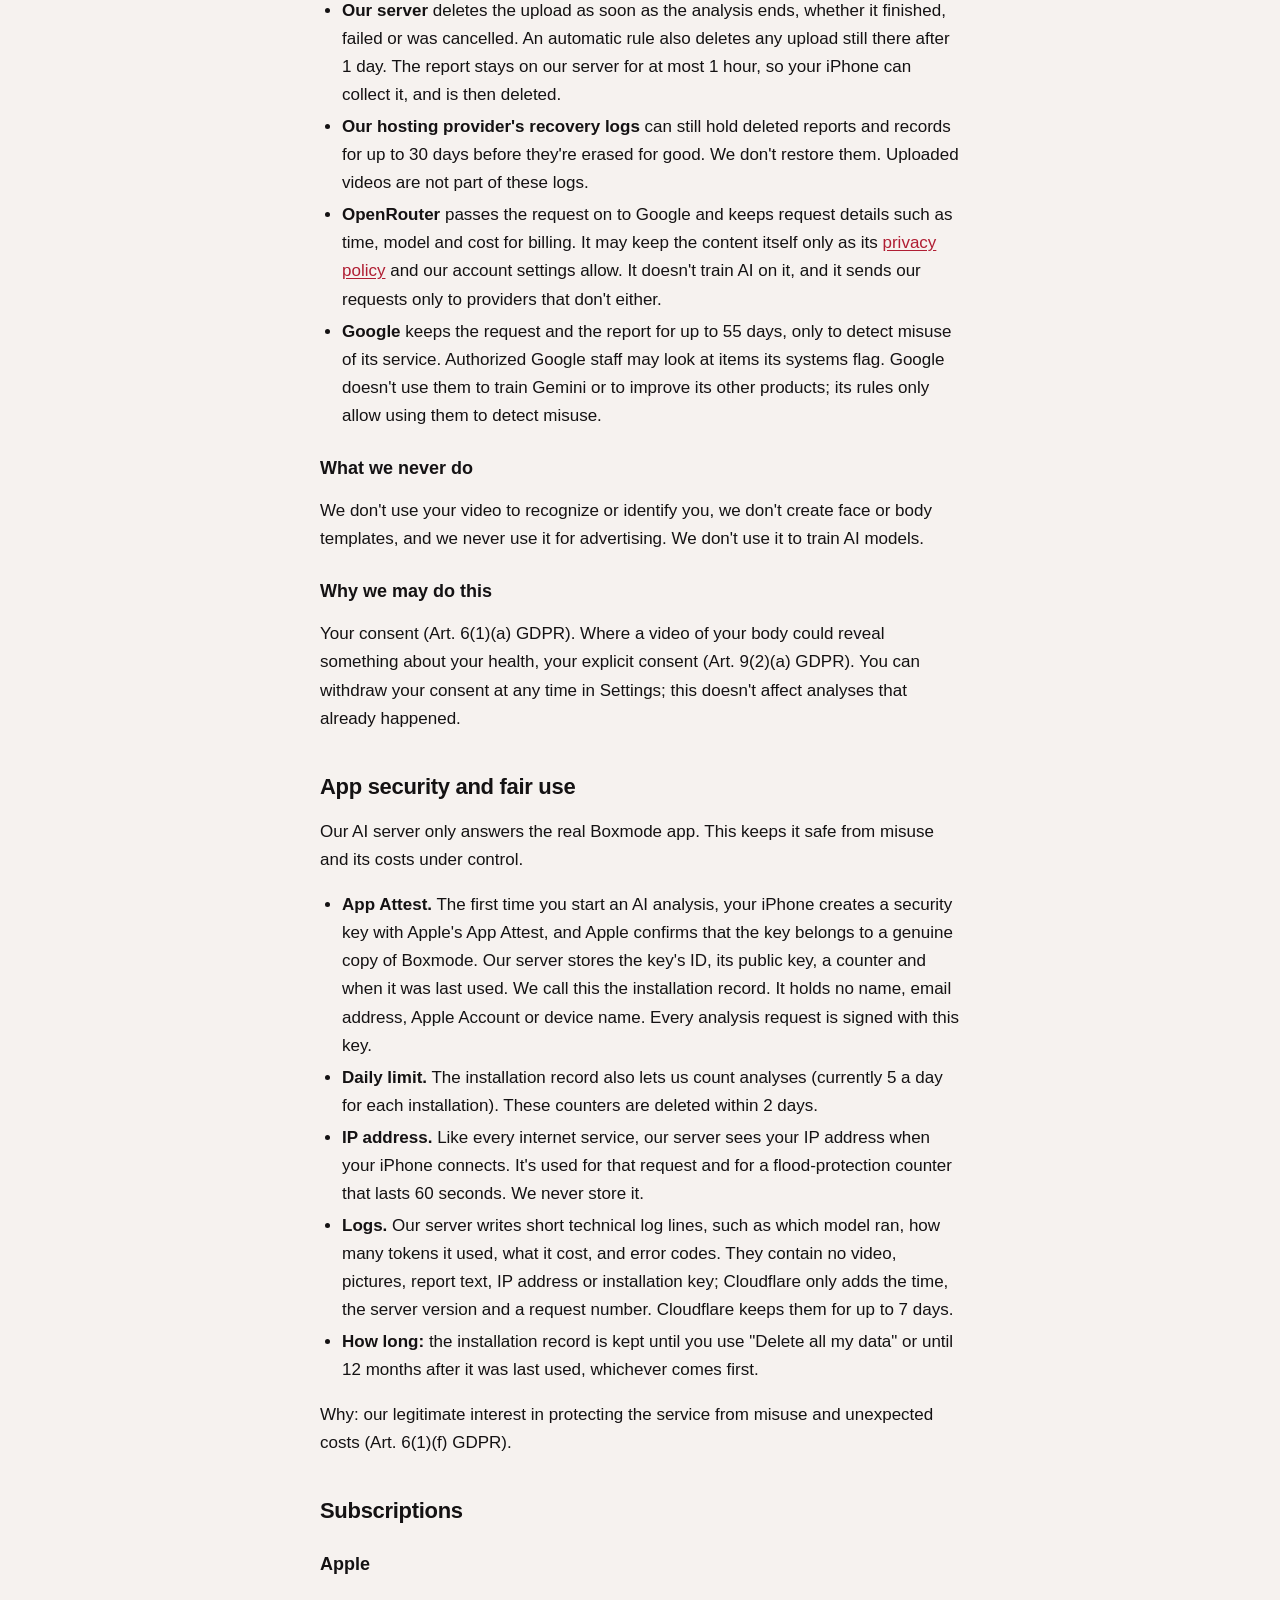
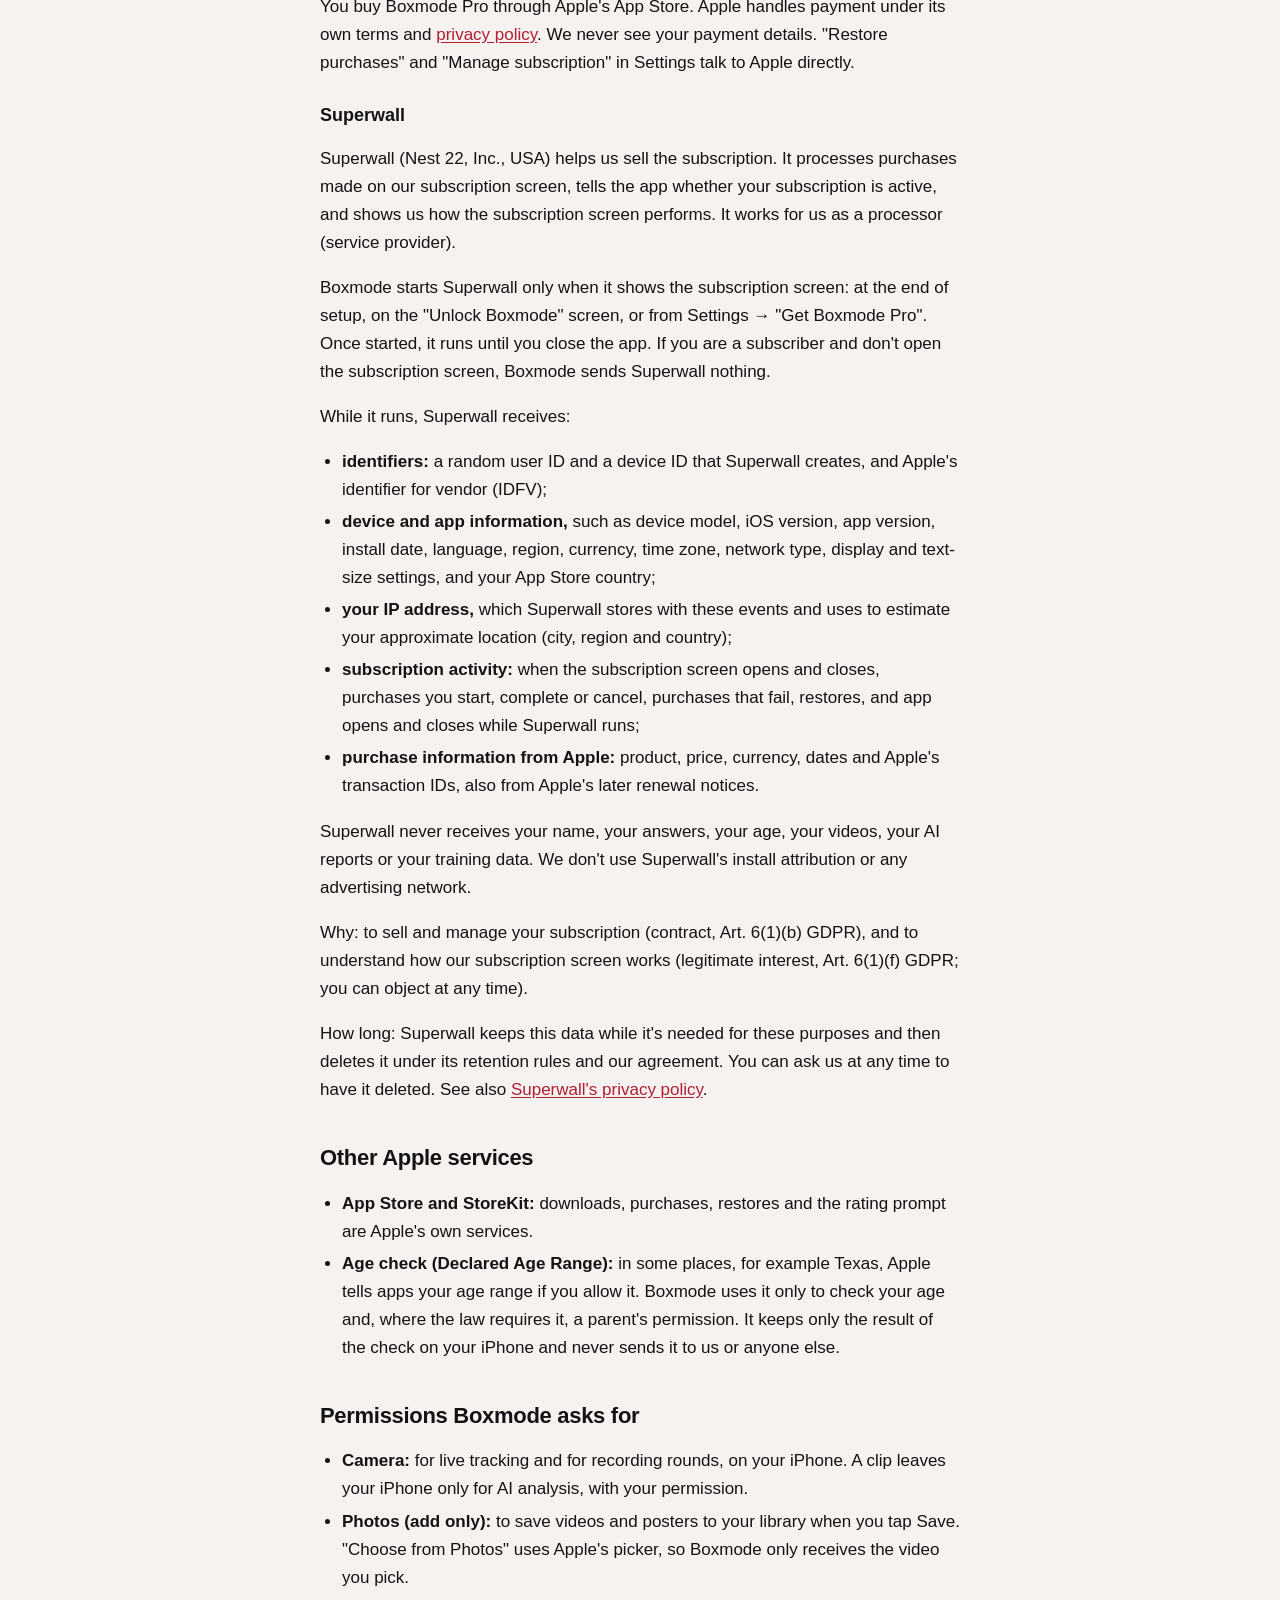
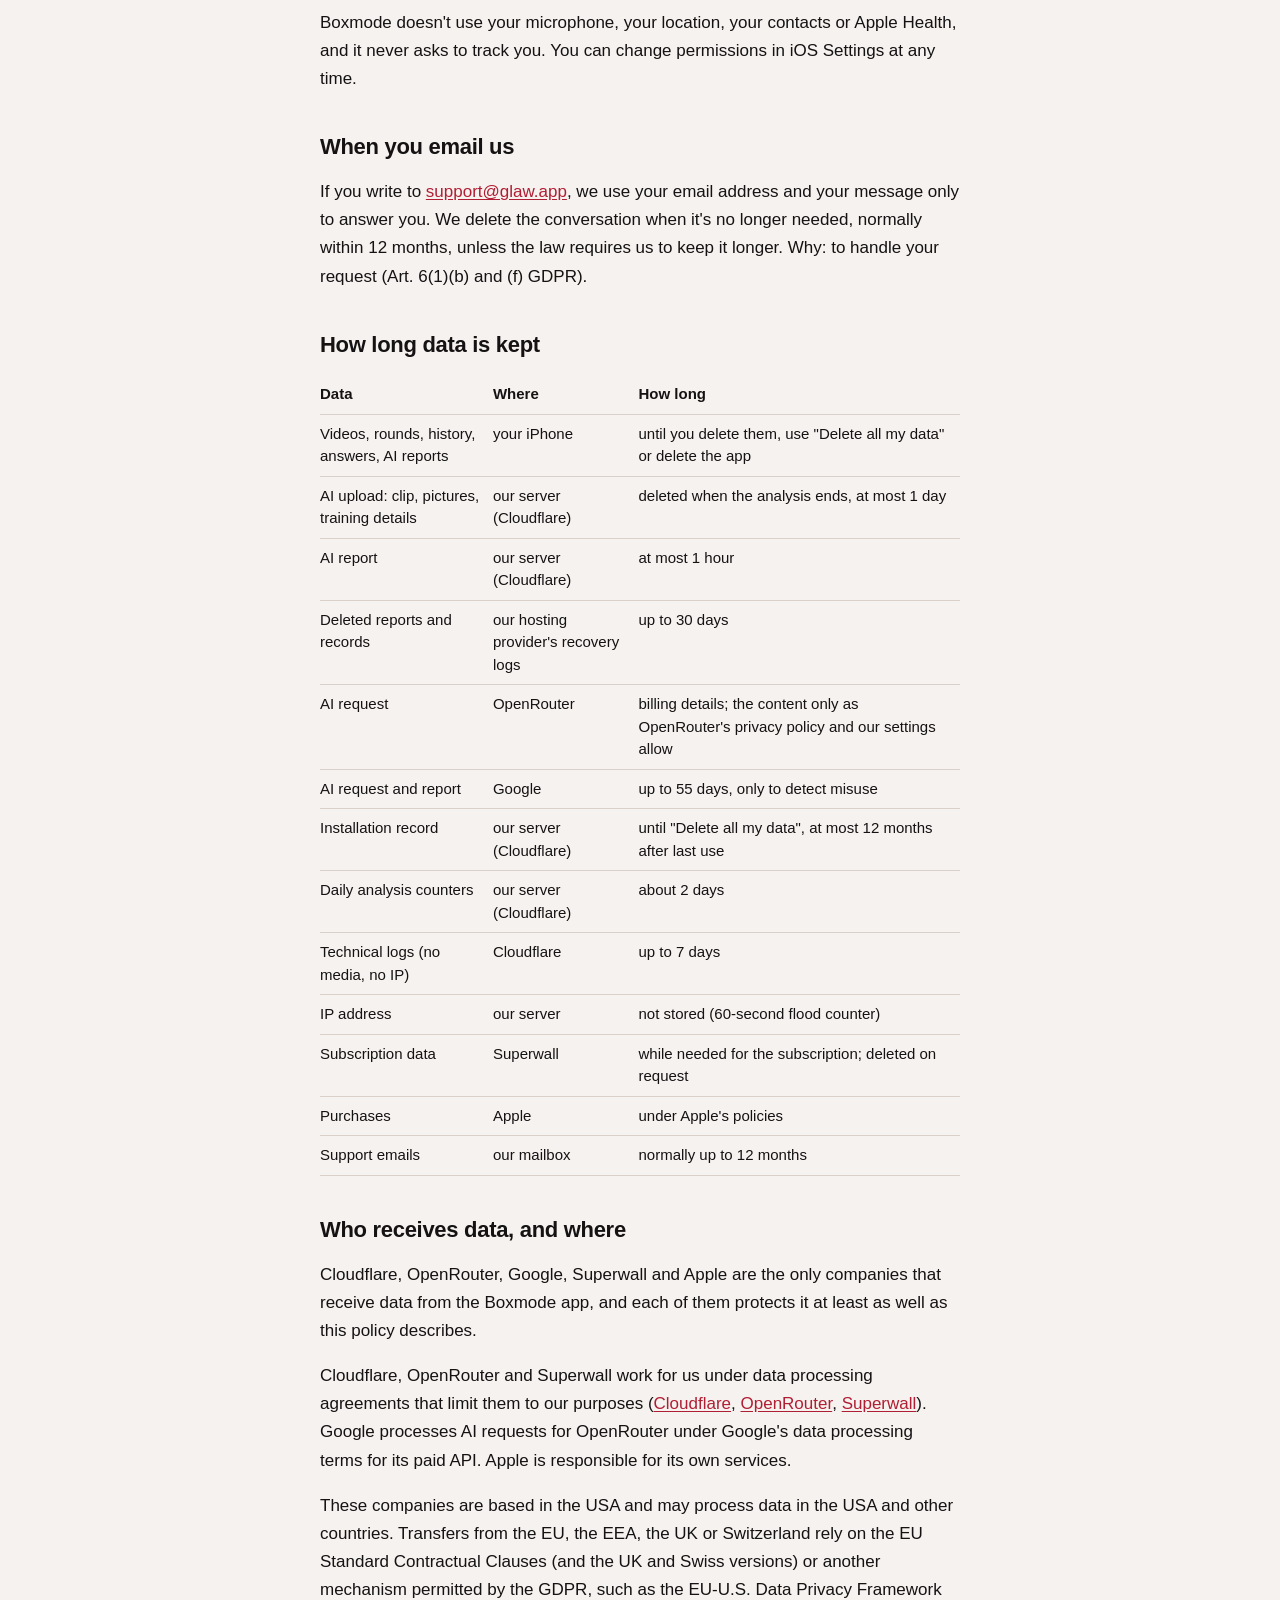
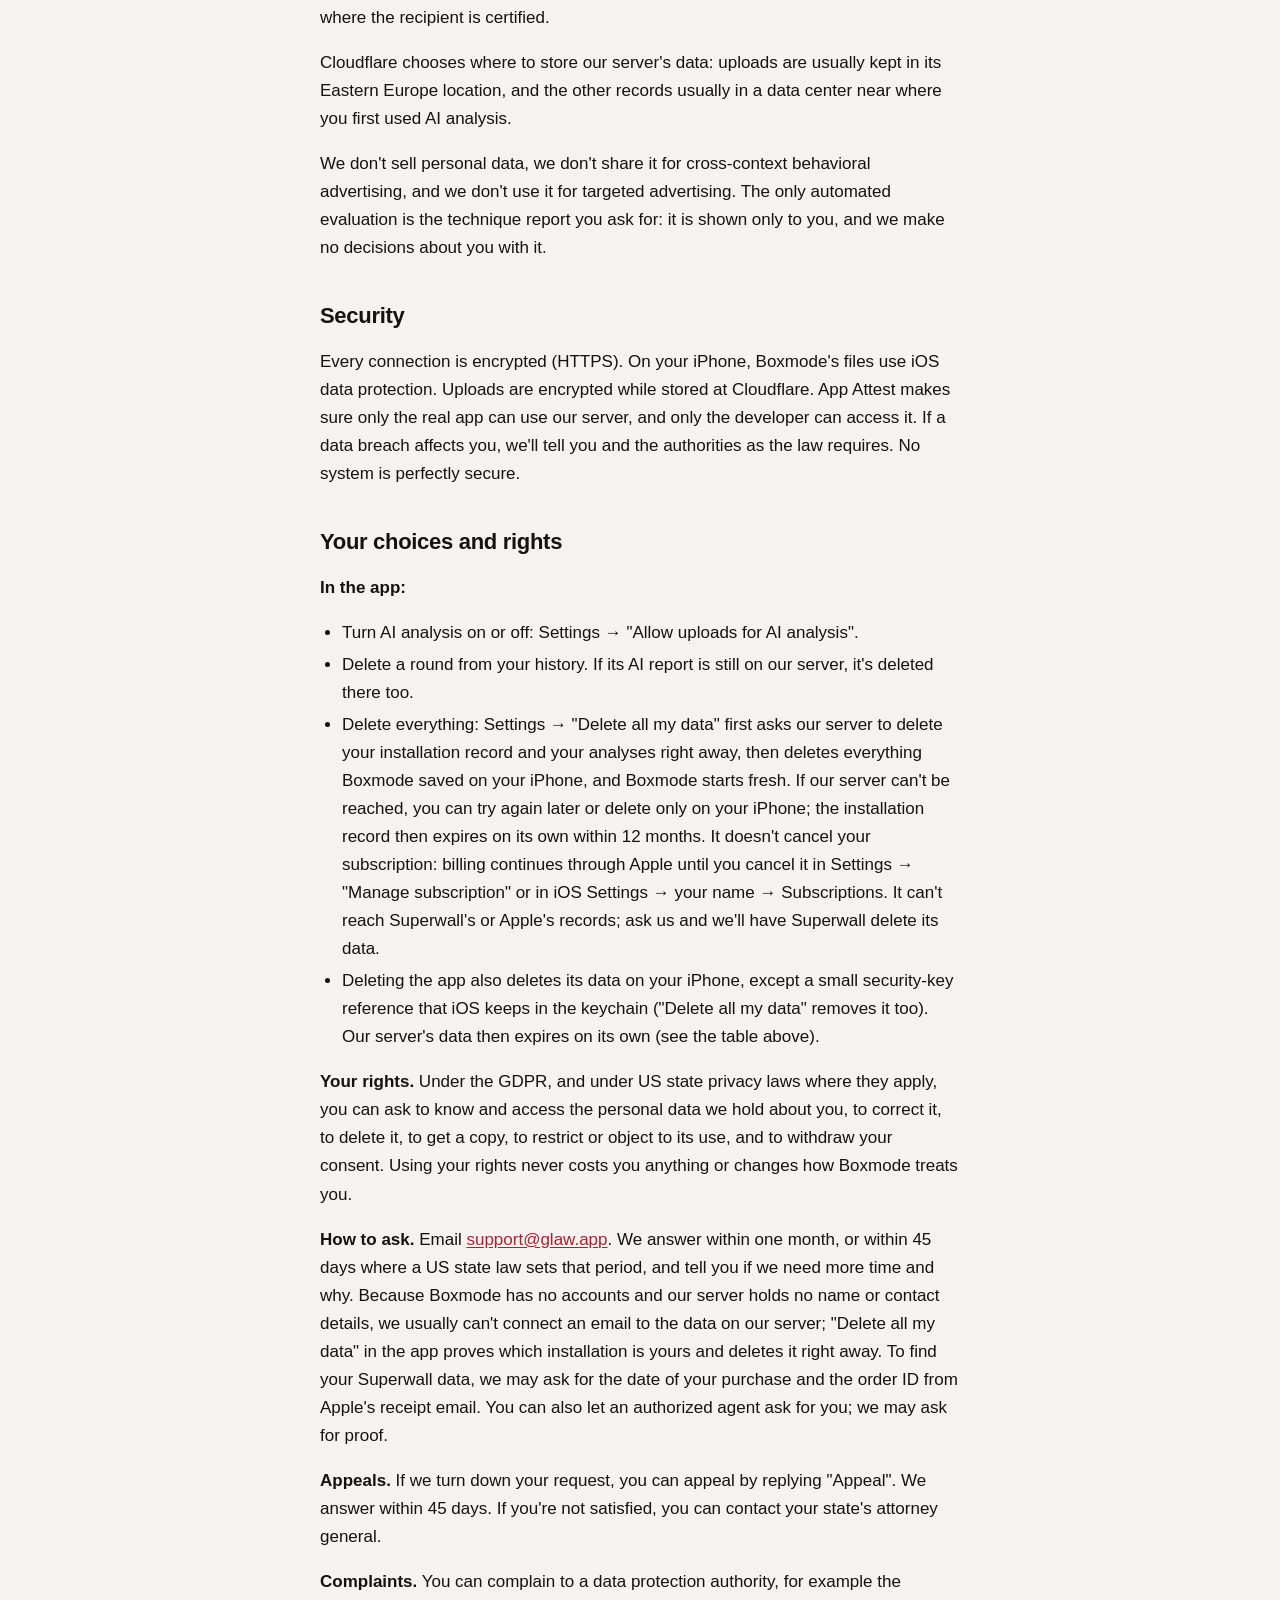
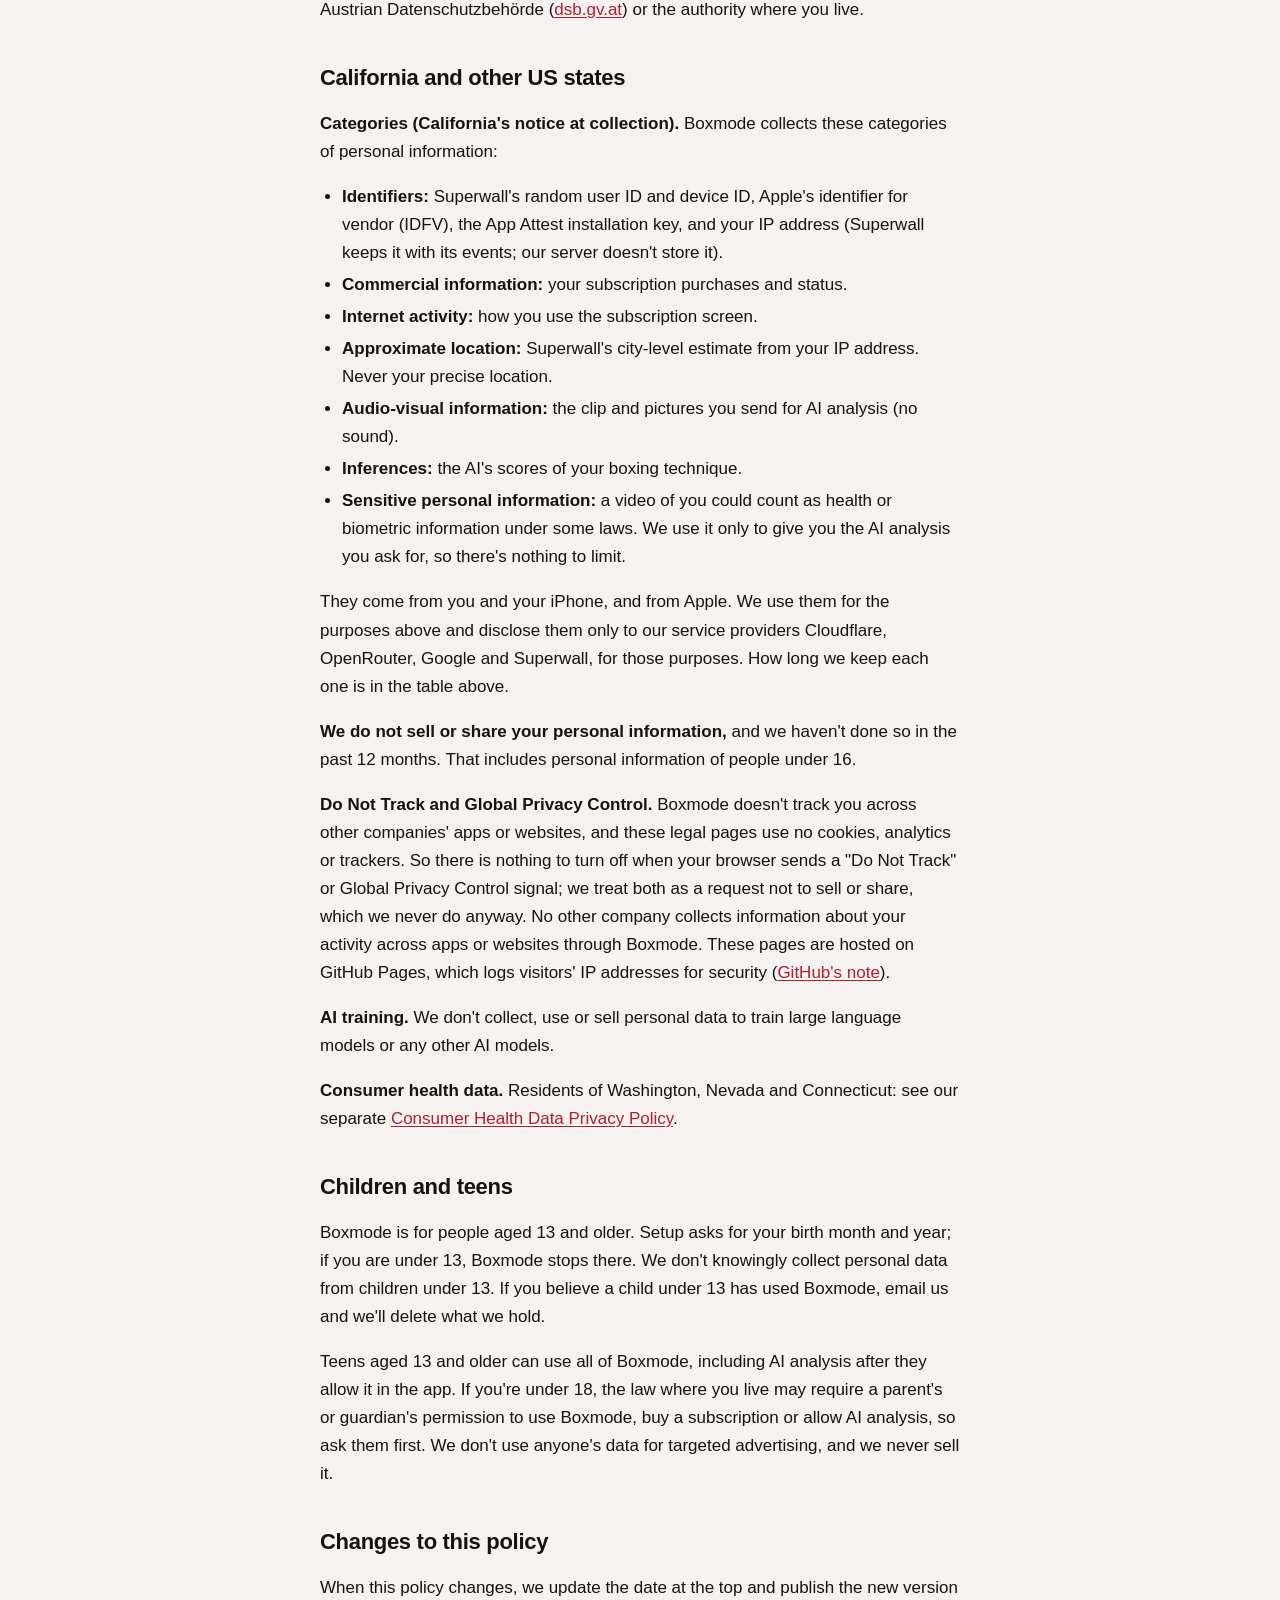
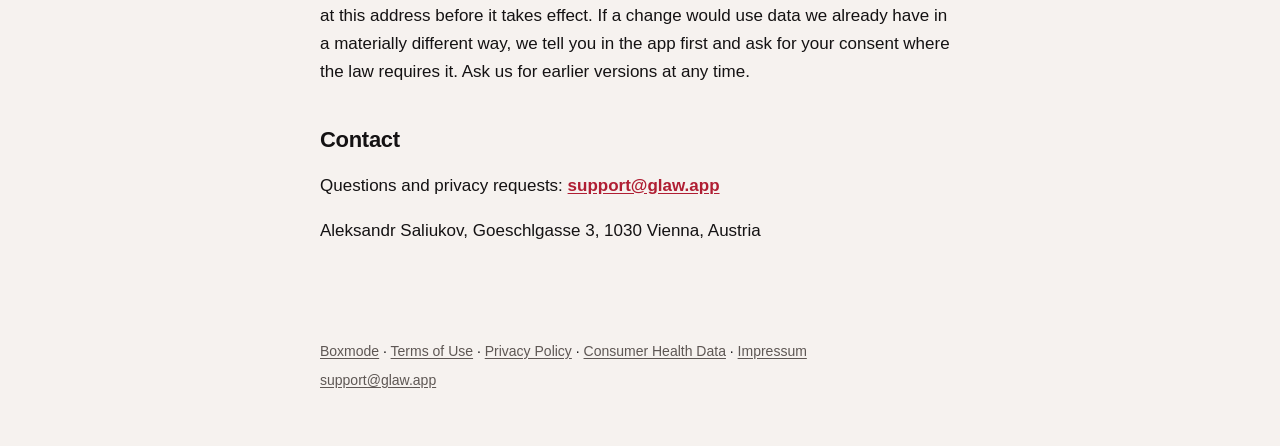
==== commit af43f841: "Publish Boxmode legal pages (2026-10-24)" ====
--- a/privacy/index.html
+++ b/privacy/index.html
@@ -15,7 +15,7 @@
 <p class="lang"><a href="../de/privacy/" lang="de" hreflang="de">Deutsch</a></p>
 <a class="brand" href="../"><span class="dot" aria-hidden="true"></span>Boxmode</a>
 <h1>Boxmode Privacy Policy</h1>
-<p class="meta">Last updated: October 23, 2026 · Effective: October 23, 2026</p>
+<p class="meta">Last updated: October 24, 2026 · Effective: October 24, 2026</p>
 <p>Boxmode is a boxing coach for iPhone. It watches you train through your iPhone's camera and coaches you. It is built so that your training stays on your iPhone.</p>
 <h2 id="the-short-version">The short version</h2>
 <div class="card">
@@ -101,7 +101,7 @@
   <li><strong>device and app information,</strong> such as device model, iOS version, app version, install date, language, region, currency, time zone, network type, display and text-size settings, and your App Store country;</li>
   <li><strong>your IP address,</strong> which Superwall stores with these events and uses to estimate your approximate location (city, region and country);</li>
   <li><strong>subscription activity:</strong> when the subscription screen opens and closes, purchases you start, complete or cancel, purchases that fail, restores, and app opens and closes while Superwall runs;</li>
-  <li><strong>purchase information from Apple:</strong> product, price, currency, dates, whether a free trial is included, and Apple's transaction IDs, also from Apple's later renewal notices.</li>
+  <li><strong>purchase information from Apple:</strong> product, price, currency, dates and Apple's transaction IDs, also from Apple's later renewal notices.</li>
 </ul>
 <p>Superwall never receives your name, your answers, your age, your videos, your AI reports or your training data. We don't use Superwall's install attribution or any advertising network.</p>
 <p>Why: to sell and manage your subscription (contract, Art. 6(1)(b) GDPR), and to understand how our subscription screen works (legitimate interest, Art. 6(1)(f) GDPR; you can object at any time).</p>
@@ -110,13 +110,11 @@
 <ul>
   <li><strong>App Store and StoreKit:</strong> downloads, purchases, restores and the rating prompt are Apple's own services.</li>
   <li><strong>Age check (Declared Age Range):</strong> in some places, for example Texas, Apple tells apps your age range if you allow it. Boxmode uses it only to check your age and, where the law requires it, a parent's permission. It keeps only the result of the check on your iPhone and never sends it to us or anyone else.</li>
-  <li><strong>Trial reminder:</strong> if you start a free trial, Boxmode offers to remind you 2 days before it ends. The reminder is set on your iPhone; nothing is sent to us.</li>
 </ul>
 <h2 id="permissions-boxmode-asks-for">Permissions Boxmode asks for</h2>
 <ul>
   <li><strong>Camera:</strong> for live tracking and for recording rounds, on your iPhone. A clip leaves your iPhone only for AI analysis, with your permission.</li>
   <li><strong>Photos (add only):</strong> to save videos and posters to your library when you tap Save. "Choose from Photos" uses Apple's picker, so Boxmode only receives the video you pick.</li>
-  <li><strong>Notifications:</strong> only for the trial reminder.</li>
 </ul>
 <p>Boxmode doesn't use your microphone, your location, your contacts or Apple Health, and it never asks to track you. You can change permissions in iOS Settings at any time.</p>
 <h2 id="when-you-email-us">When you email us</h2>
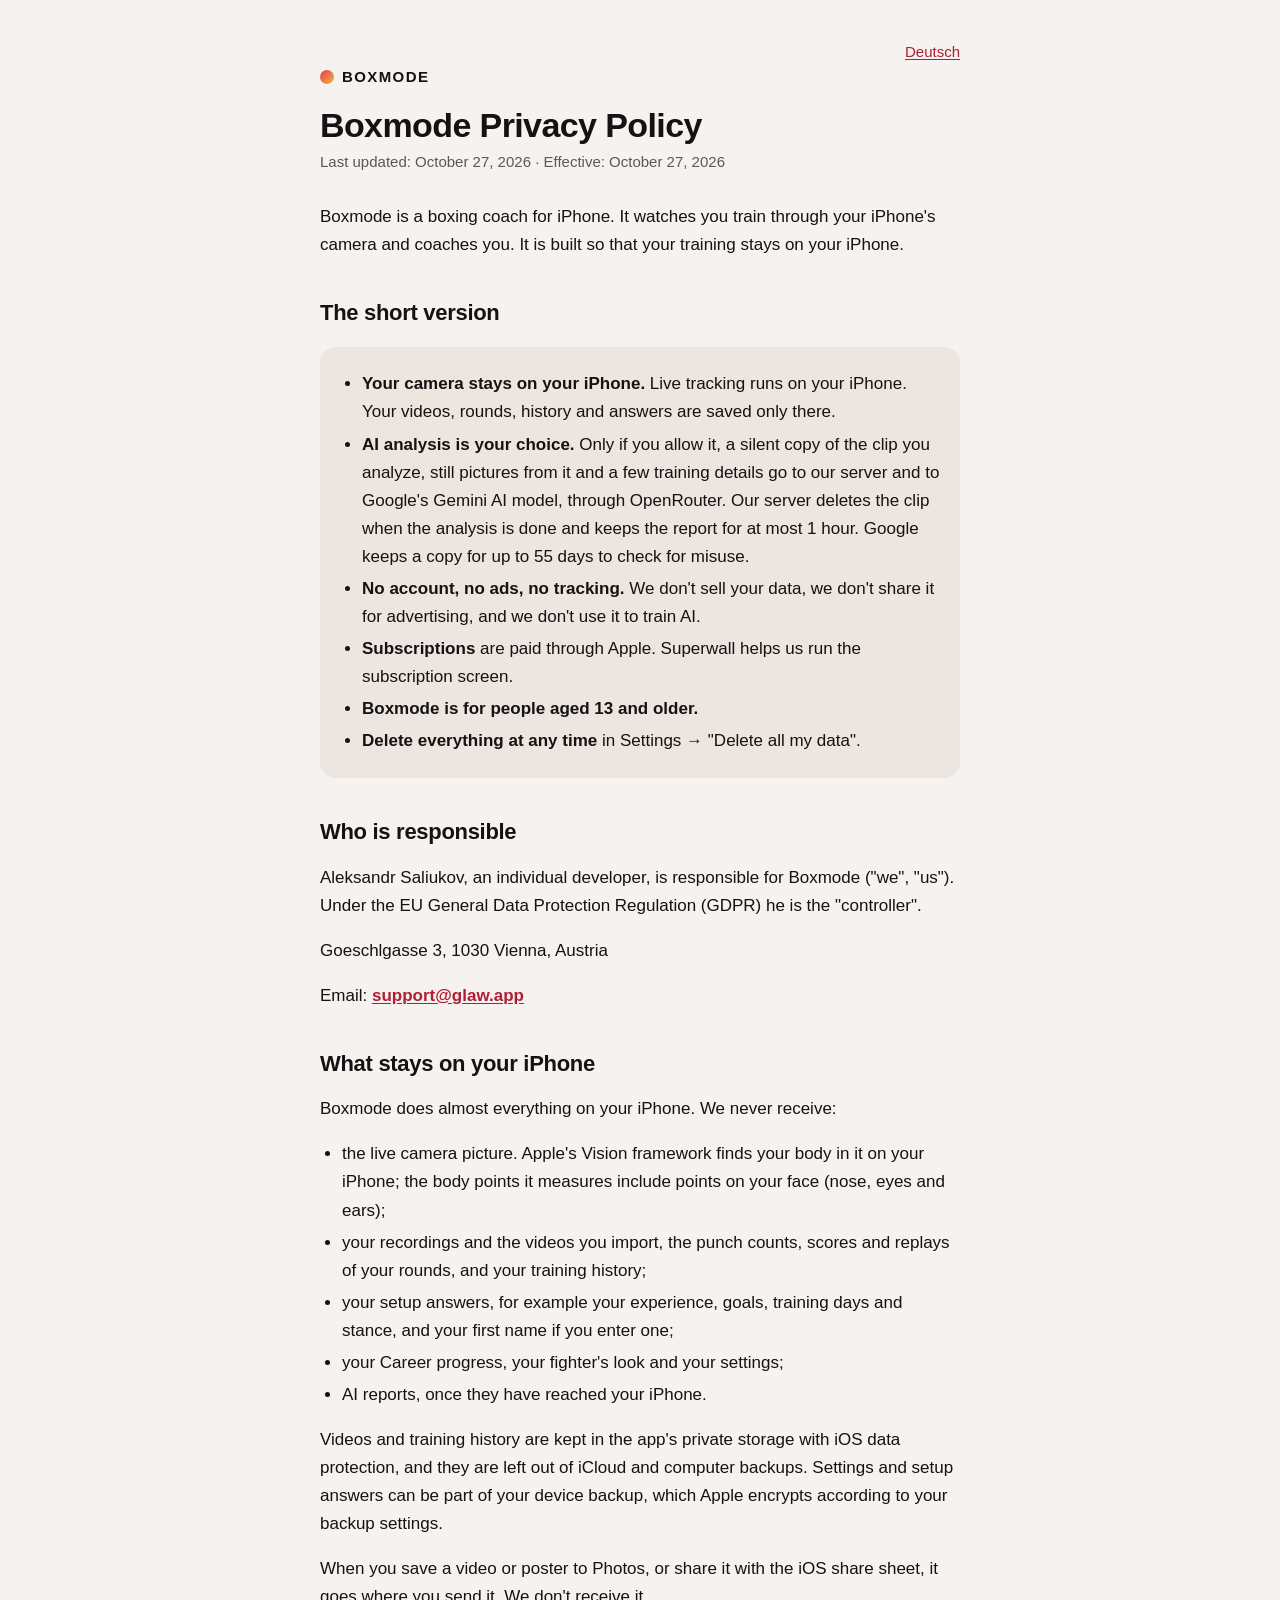
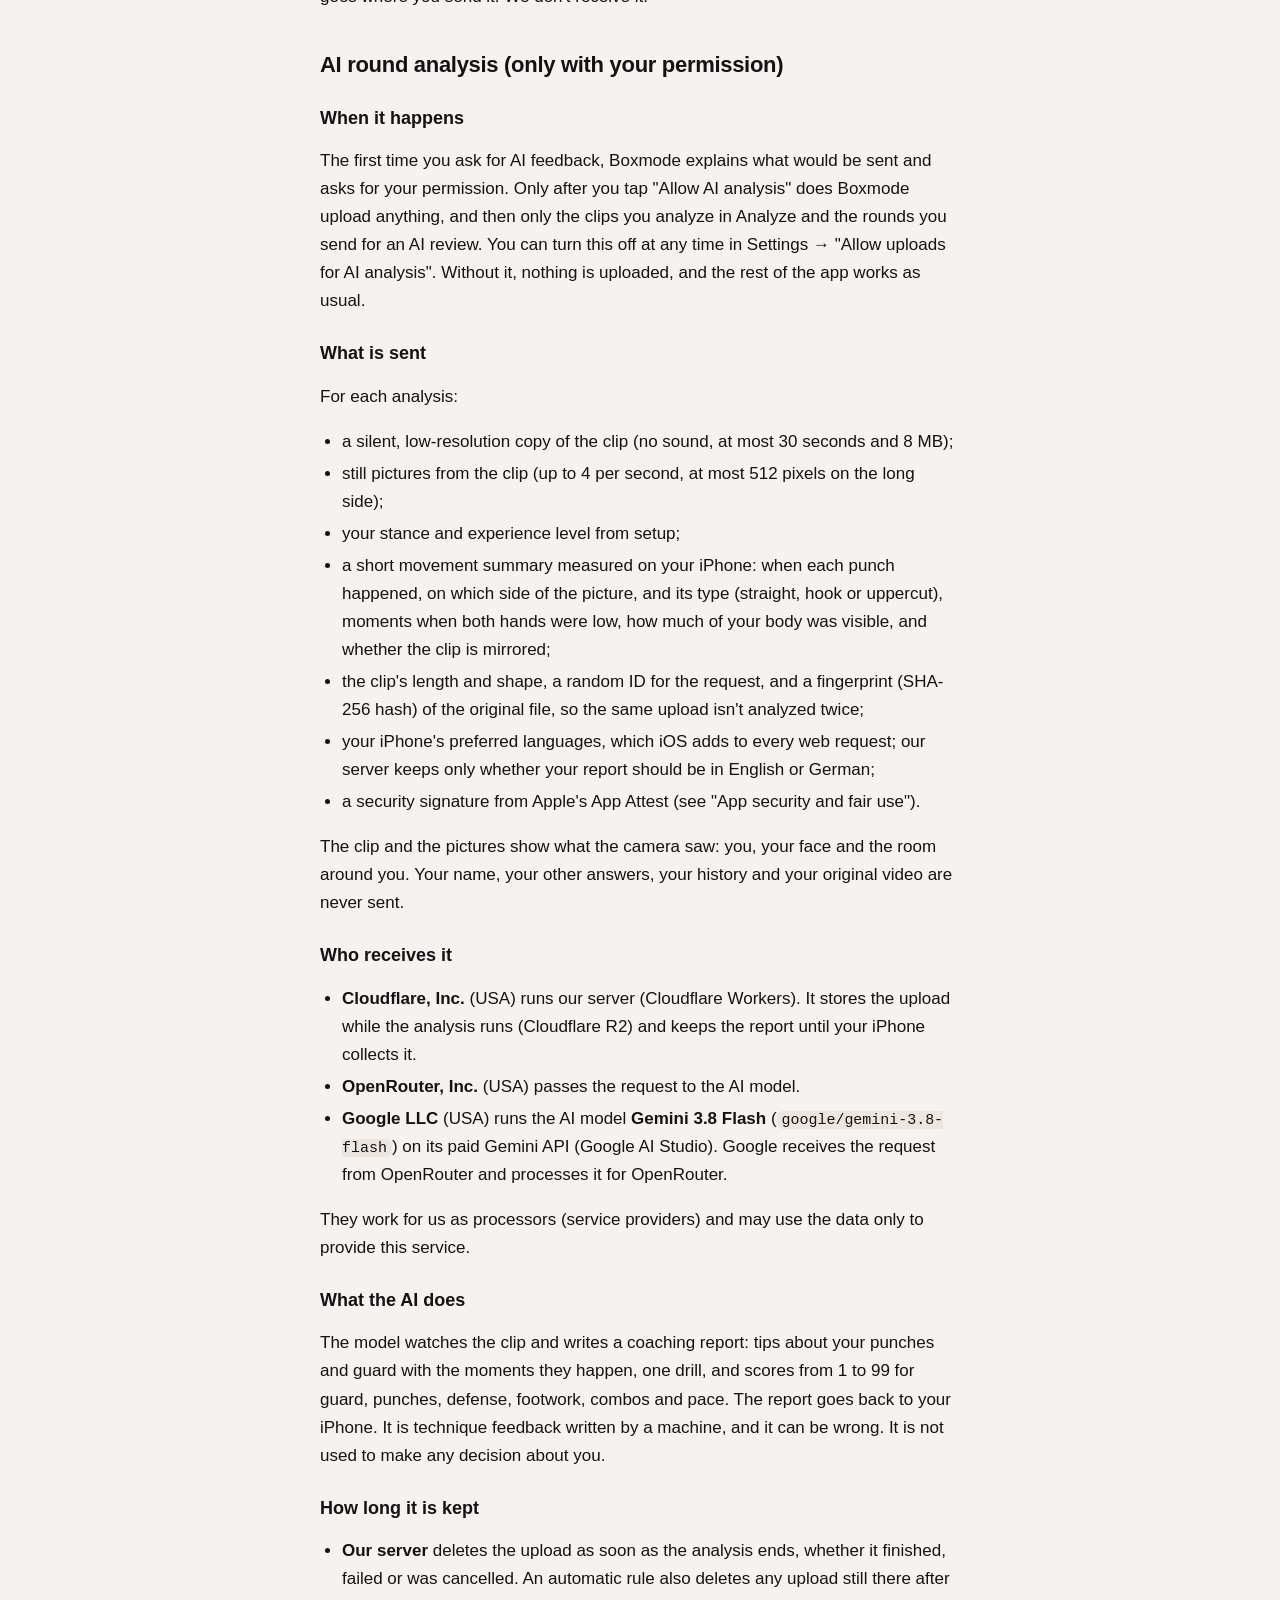
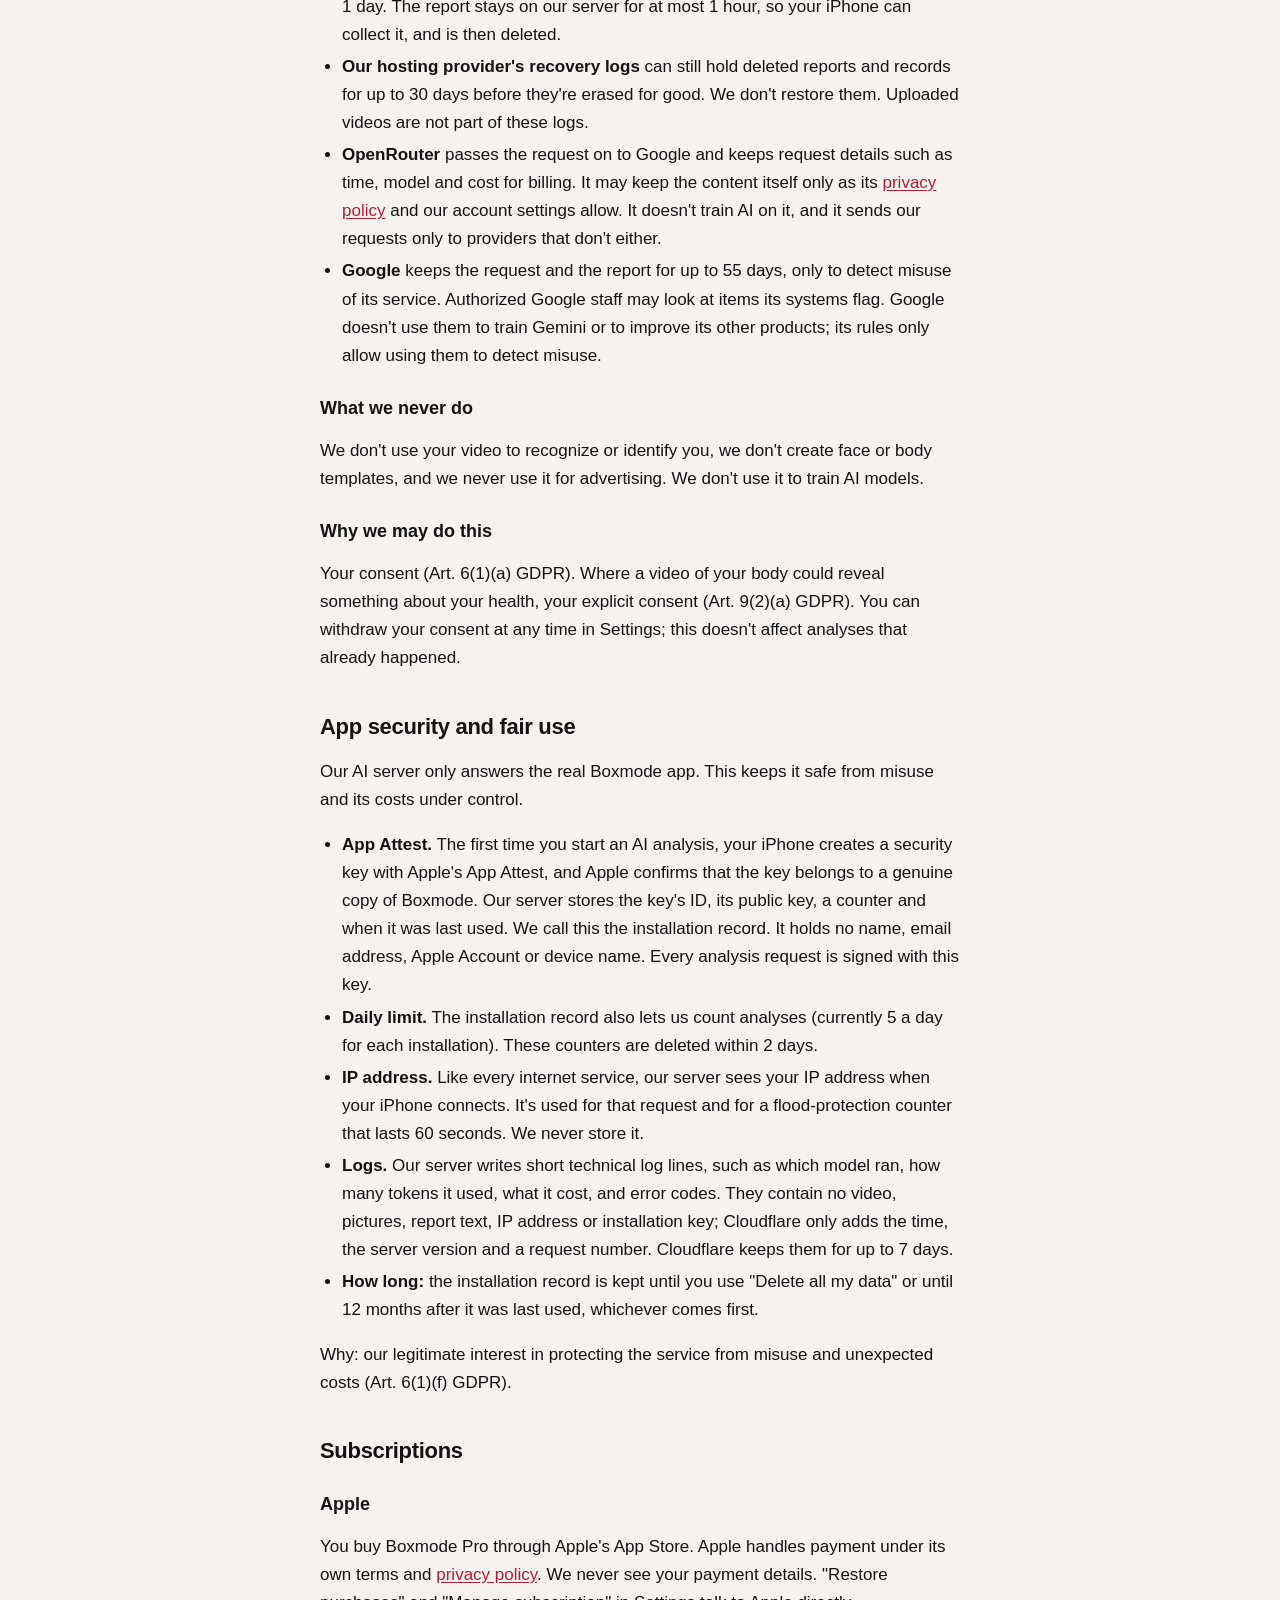
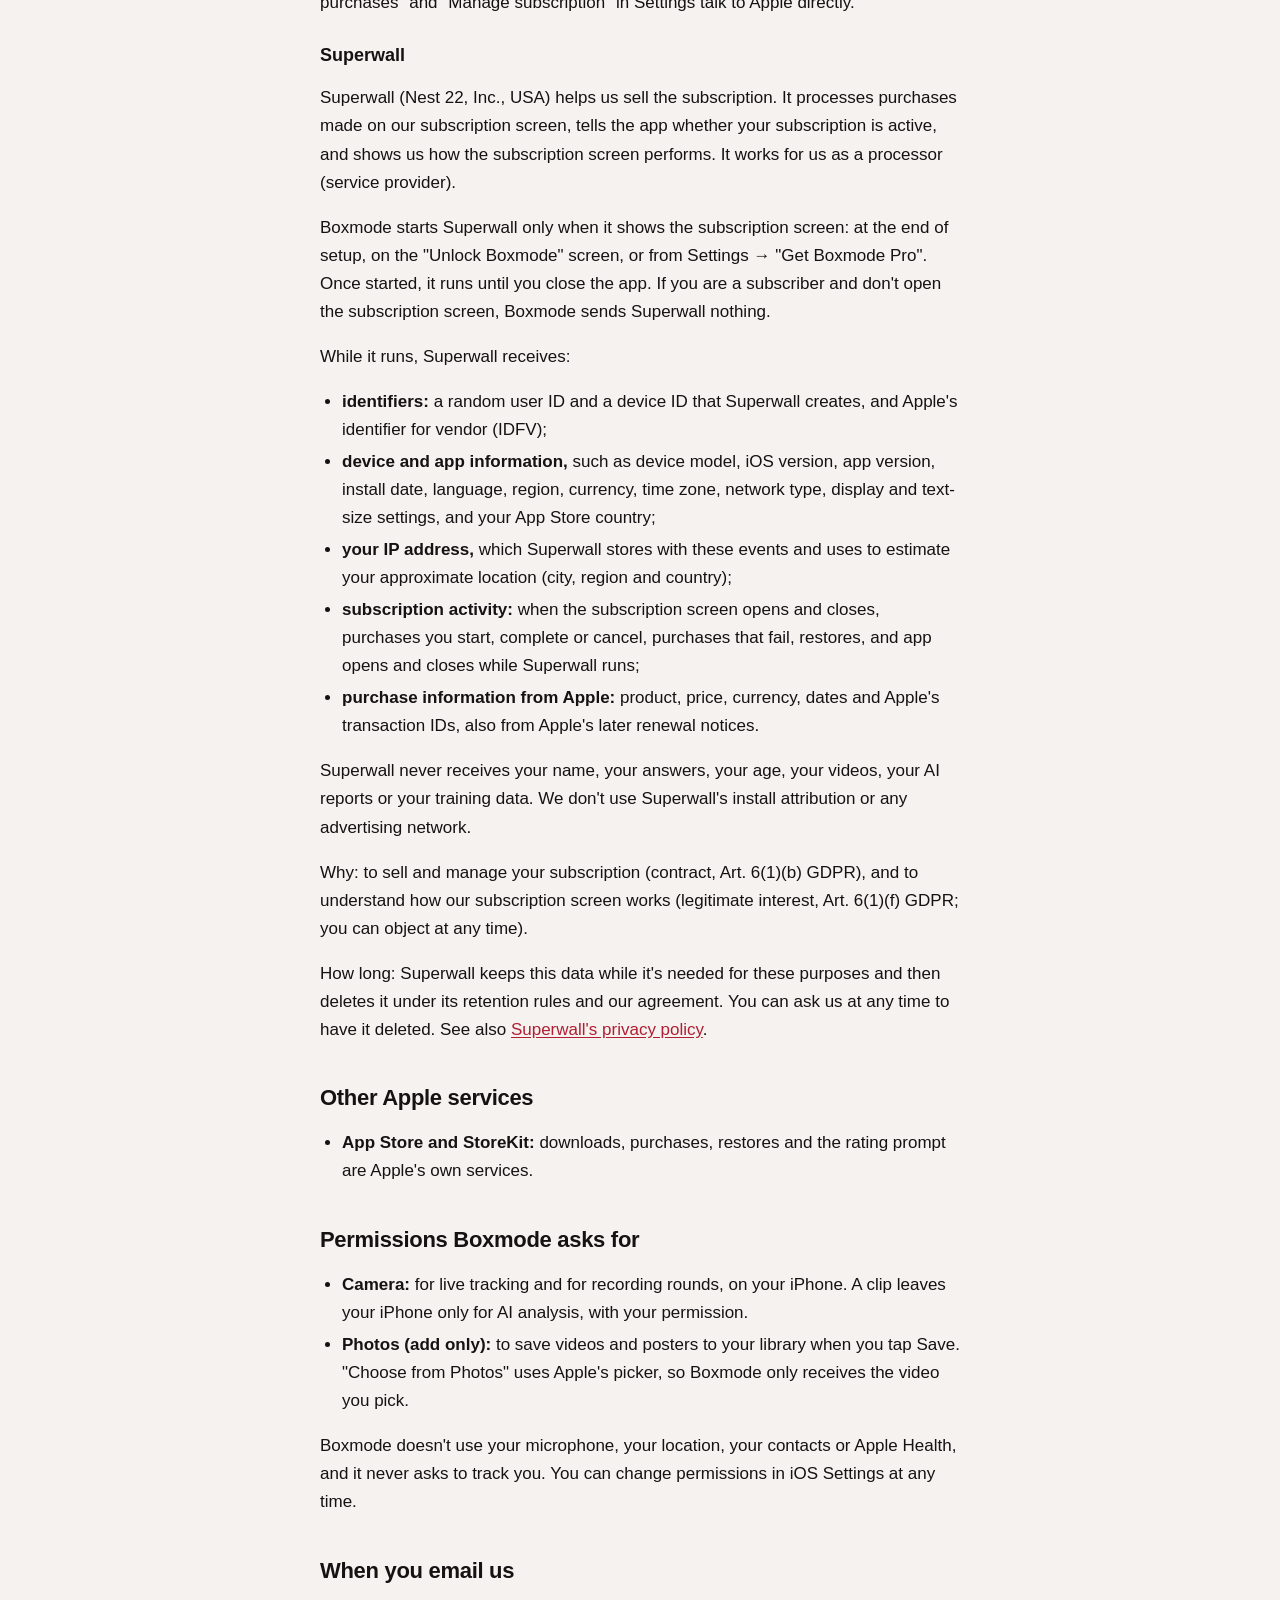
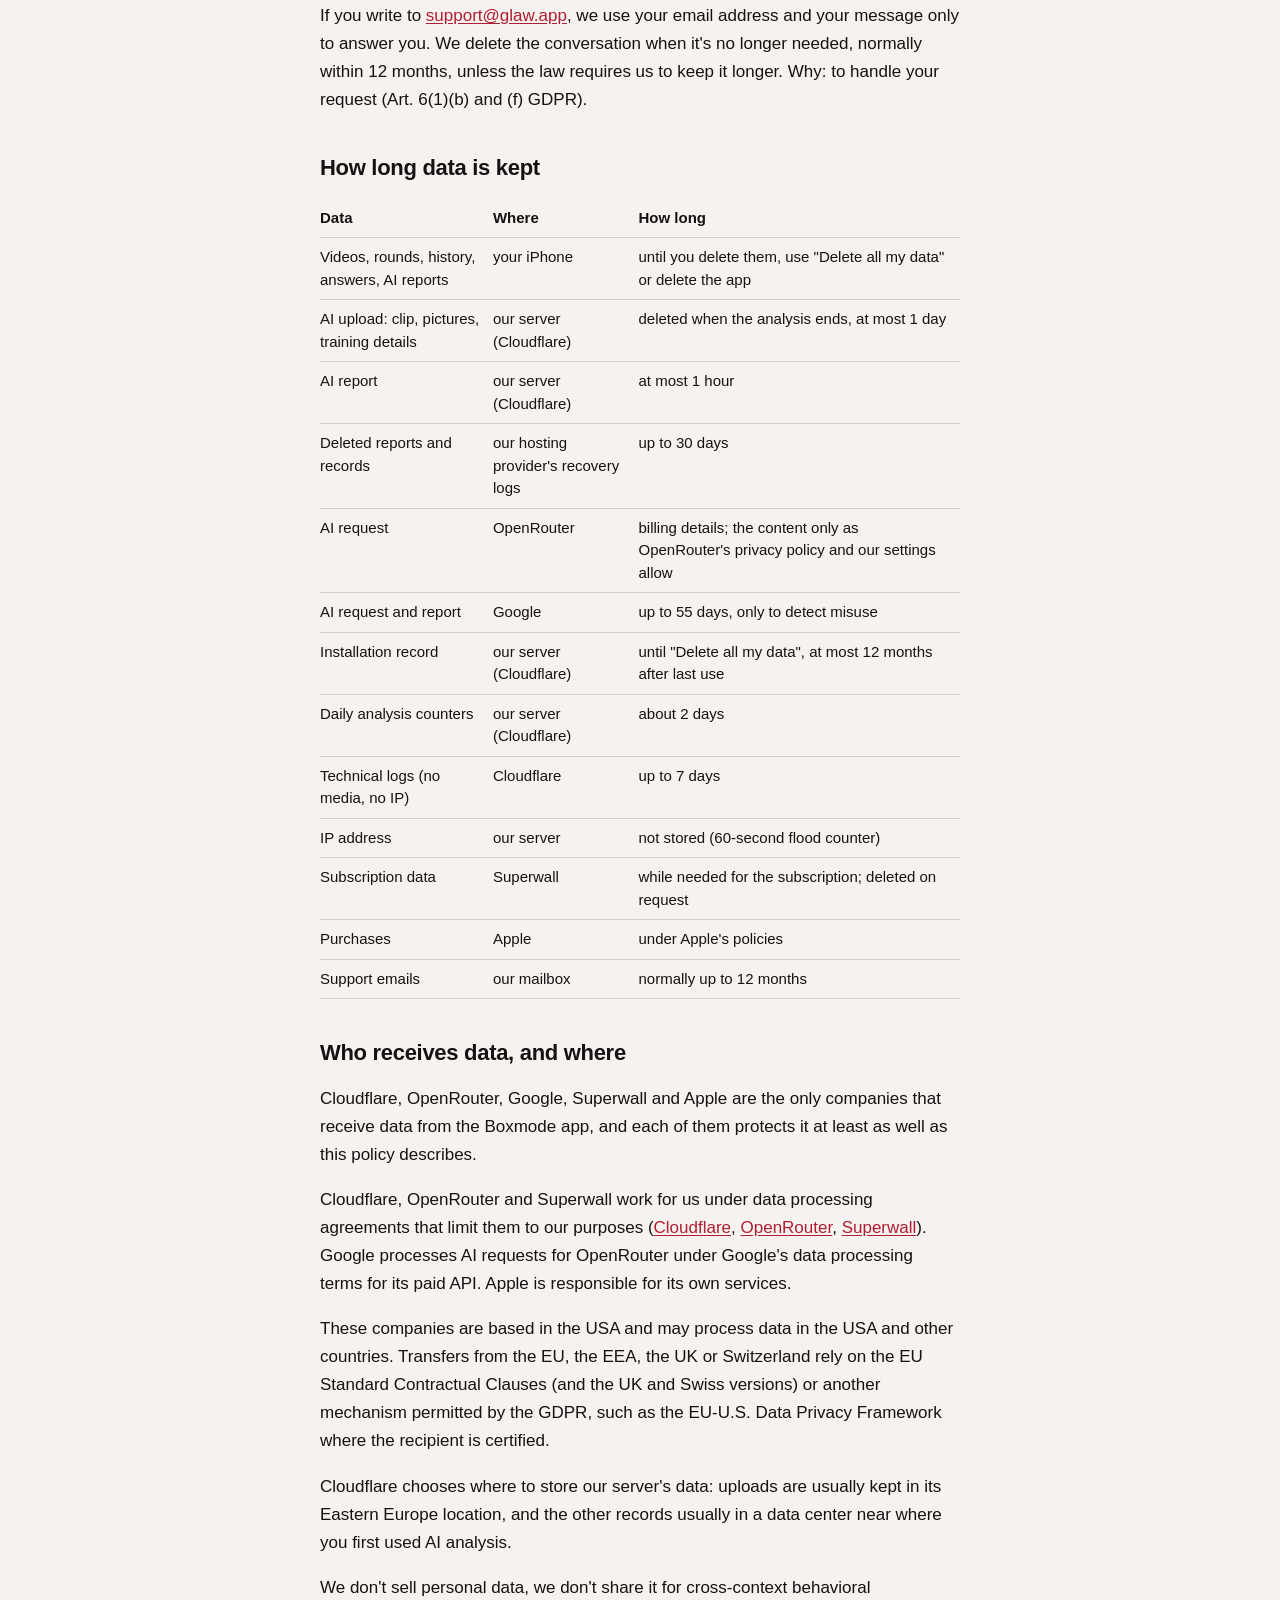
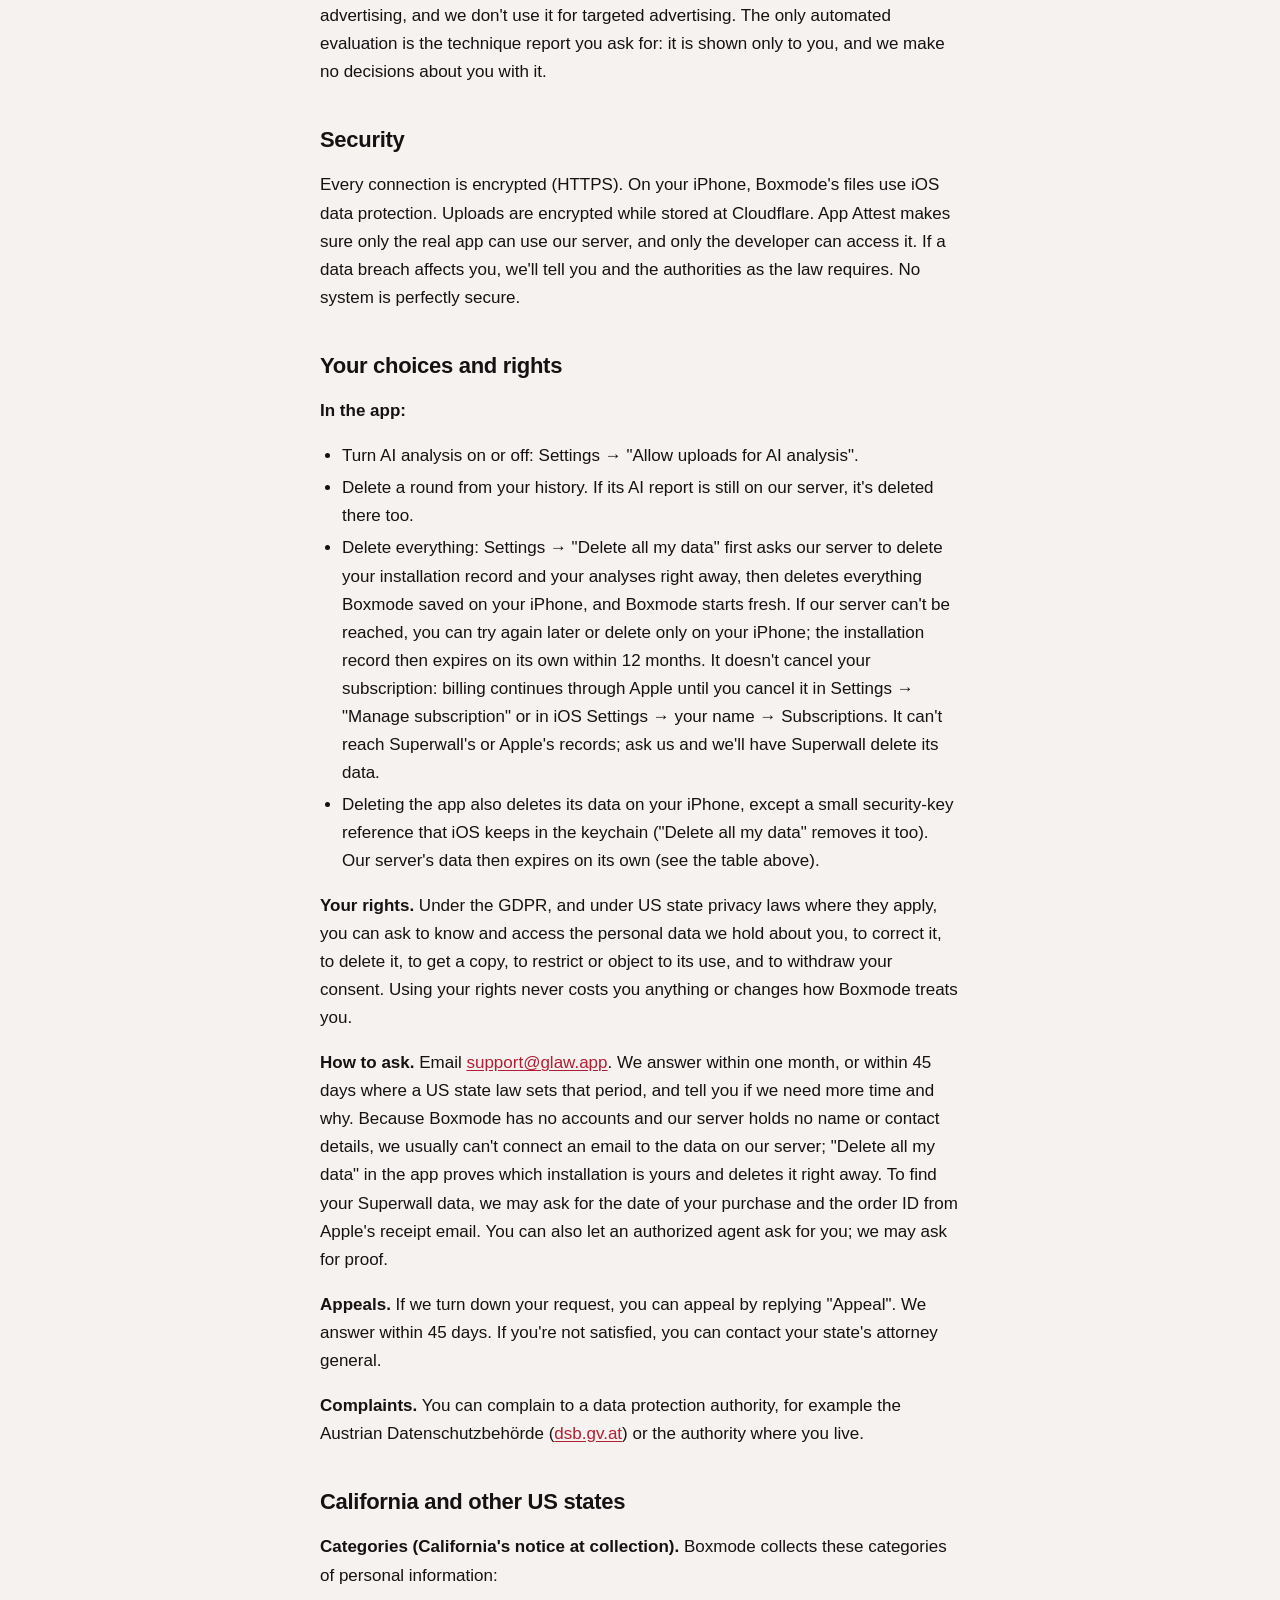
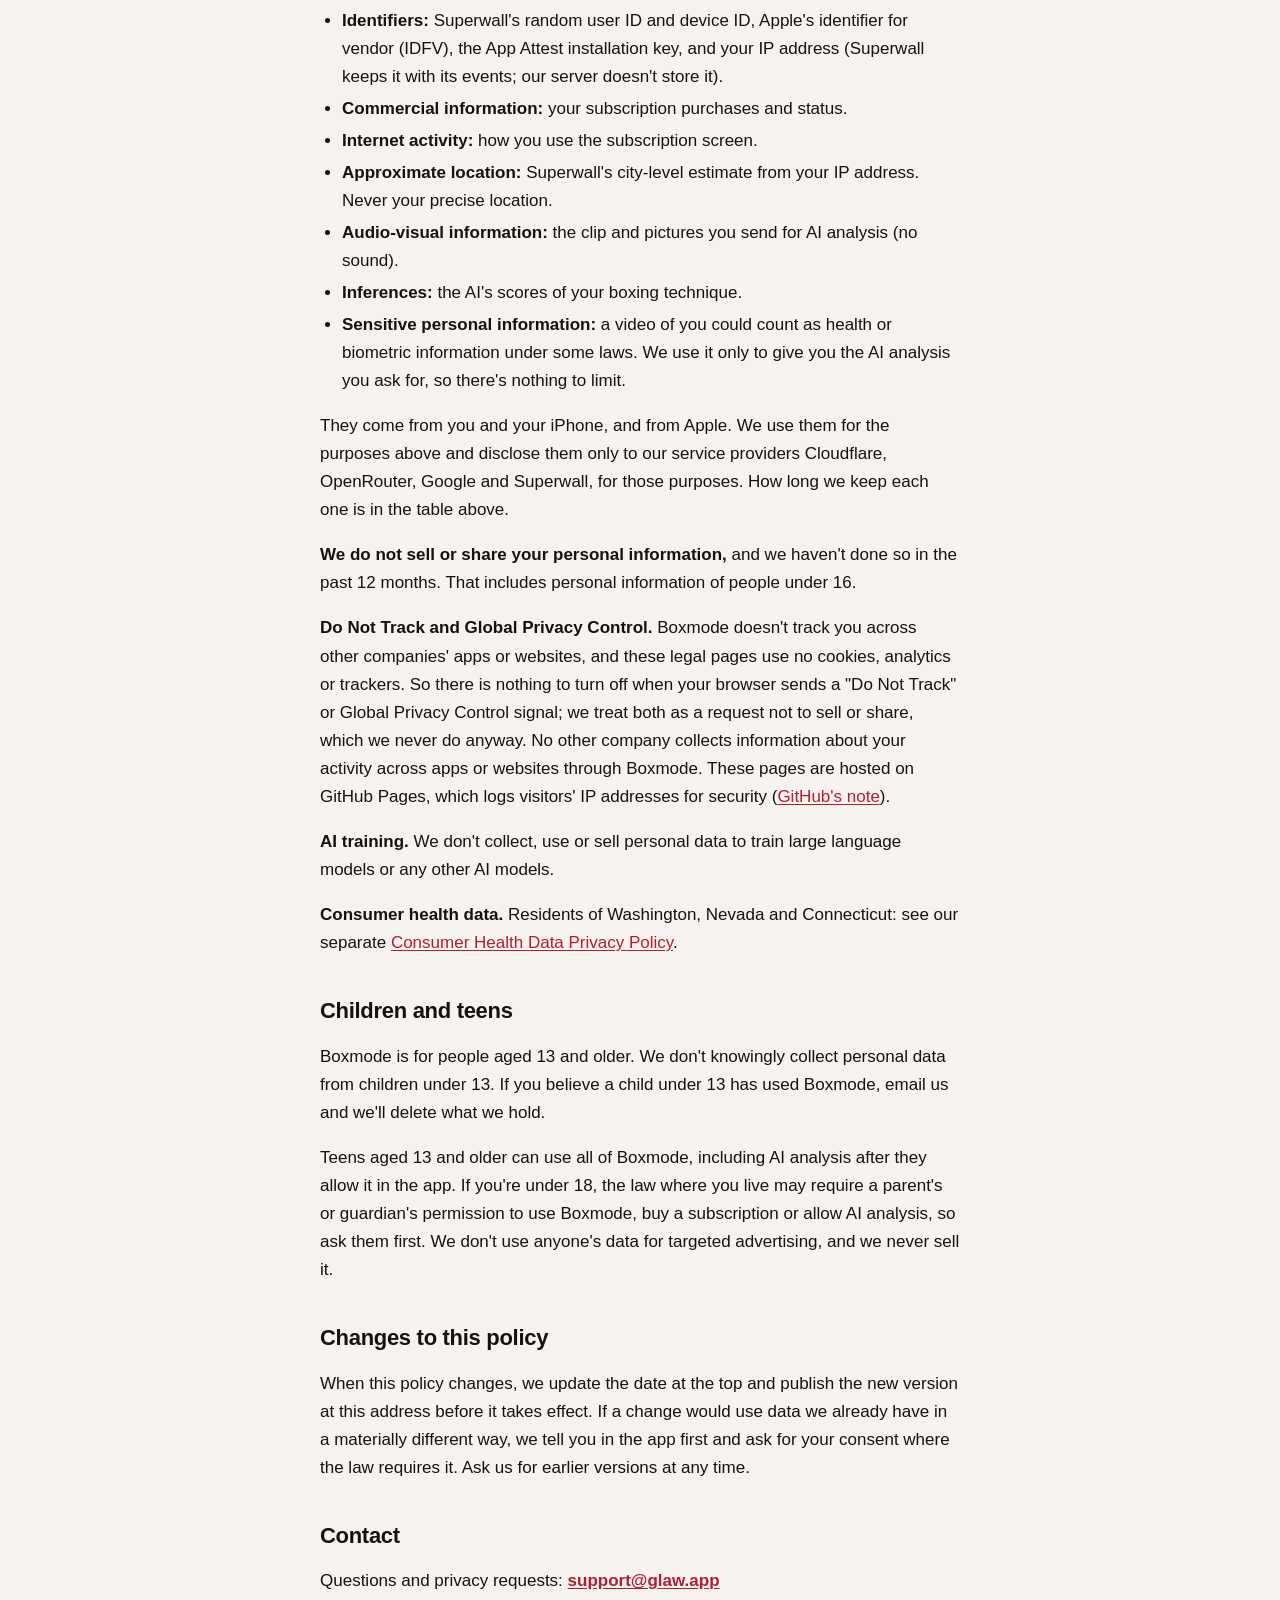
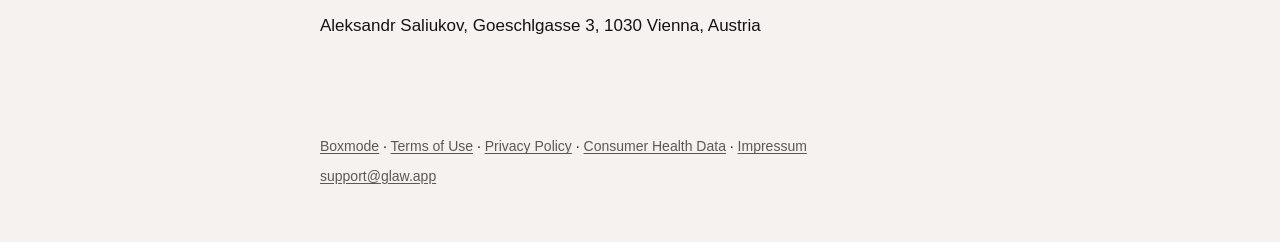
==== commit 42f13bdd: "Publish Boxmode legal pages (2026-10-27)" ====
--- a/privacy/index.html
+++ b/privacy/index.html
@@ -15,7 +15,7 @@
 <p class="lang"><a href="../de/privacy/" lang="de" hreflang="de">Deutsch</a></p>
 <a class="brand" href="../"><span class="dot" aria-hidden="true"></span>Boxmode</a>
 <h1>Boxmode Privacy Policy</h1>
-<p class="meta">Last updated: October 24, 2026 · Effective: October 24, 2026</p>
+<p class="meta">Last updated: October 27, 2026 · Effective: October 27, 2026</p>
 <p>Boxmode is a boxing coach for iPhone. It watches you train through your iPhone's camera and coaches you. It is built so that your training stays on your iPhone.</p>
 <h2 id="the-short-version">The short version</h2>
 <div class="card">
@@ -38,7 +38,6 @@
   <li>the live camera picture. Apple's Vision framework finds your body in it on your iPhone; the body points it measures include points on your face (nose, eyes and ears);</li>
   <li>your recordings and the videos you import, the punch counts, scores and replays of your rounds, and your training history;</li>
   <li>your setup answers, for example your experience, goals, training days and stance, and your first name if you enter one;</li>
-  <li>the birth month and year you give on the age screen, and the result of the age check;</li>
   <li>your Career progress, your fighter's look and your settings;</li>
   <li>AI reports, once they have reached your iPhone.</li>
 </ul>
@@ -109,7 +108,6 @@
 <h2 id="other-apple-services">Other Apple services</h2>
 <ul>
   <li><strong>App Store and StoreKit:</strong> downloads, purchases, restores and the rating prompt are Apple's own services.</li>
-  <li><strong>Age check (Declared Age Range):</strong> in some places, for example Texas, Apple tells apps your age range if you allow it. Boxmode uses it only to check your age and, where the law requires it, a parent's permission. It keeps only the result of the check on your iPhone and never sends it to us or anyone else.</li>
 </ul>
 <h2 id="permissions-boxmode-asks-for">Permissions Boxmode asks for</h2>
 <ul>
@@ -175,7 +173,7 @@
 <p><strong>AI training.</strong> We don't collect, use or sell personal data to train large language models or any other AI models.</p>
 <p><strong>Consumer health data.</strong> Residents of Washington, Nevada and Connecticut: see our separate <a href="../health-data/">Consumer Health Data Privacy Policy</a>.</p>
 <h2 id="children-and-teens">Children and teens</h2>
-<p>Boxmode is for people aged 13 and older. Setup asks for your birth month and year; if you are under 13, Boxmode stops there. We don't knowingly collect personal data from children under 13. If you believe a child under 13 has used Boxmode, email us and we'll delete what we hold.</p>
+<p>Boxmode is for people aged 13 and older. We don't knowingly collect personal data from children under 13. If you believe a child under 13 has used Boxmode, email us and we'll delete what we hold.</p>
 <p>Teens aged 13 and older can use all of Boxmode, including AI analysis after they allow it in the app. If you're under 18, the law where you live may require a parent's or guardian's permission to use Boxmode, buy a subscription or allow AI analysis, so ask them first. We don't use anyone's data for targeted advertising, and we never sell it.</p>
 <h2 id="changes-to-this-policy">Changes to this policy</h2>
 <p>When this policy changes, we update the date at the top and publish the new version at this address before it takes effect. If a change would use data we already have in a materially different way, we tell you in the app first and ask for your consent where the law requires it. Ask us for earlier versions at any time.</p>
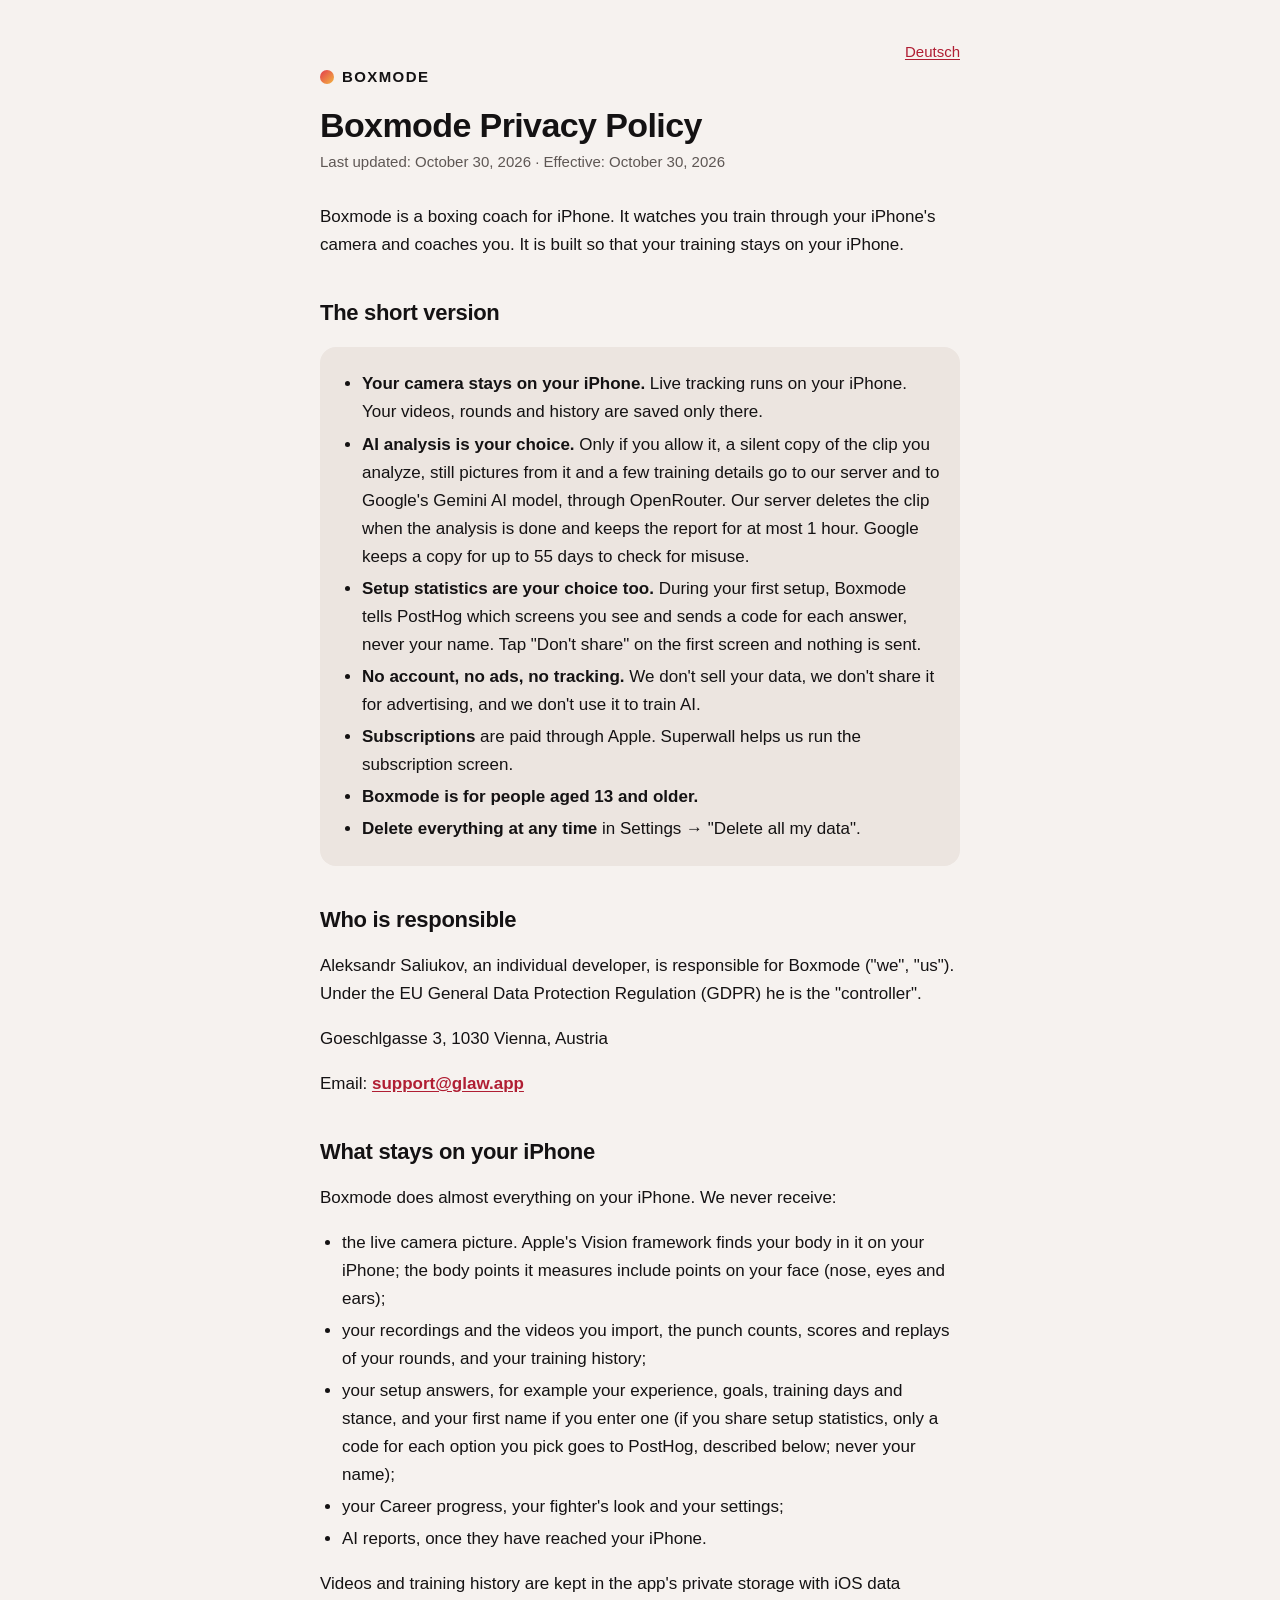
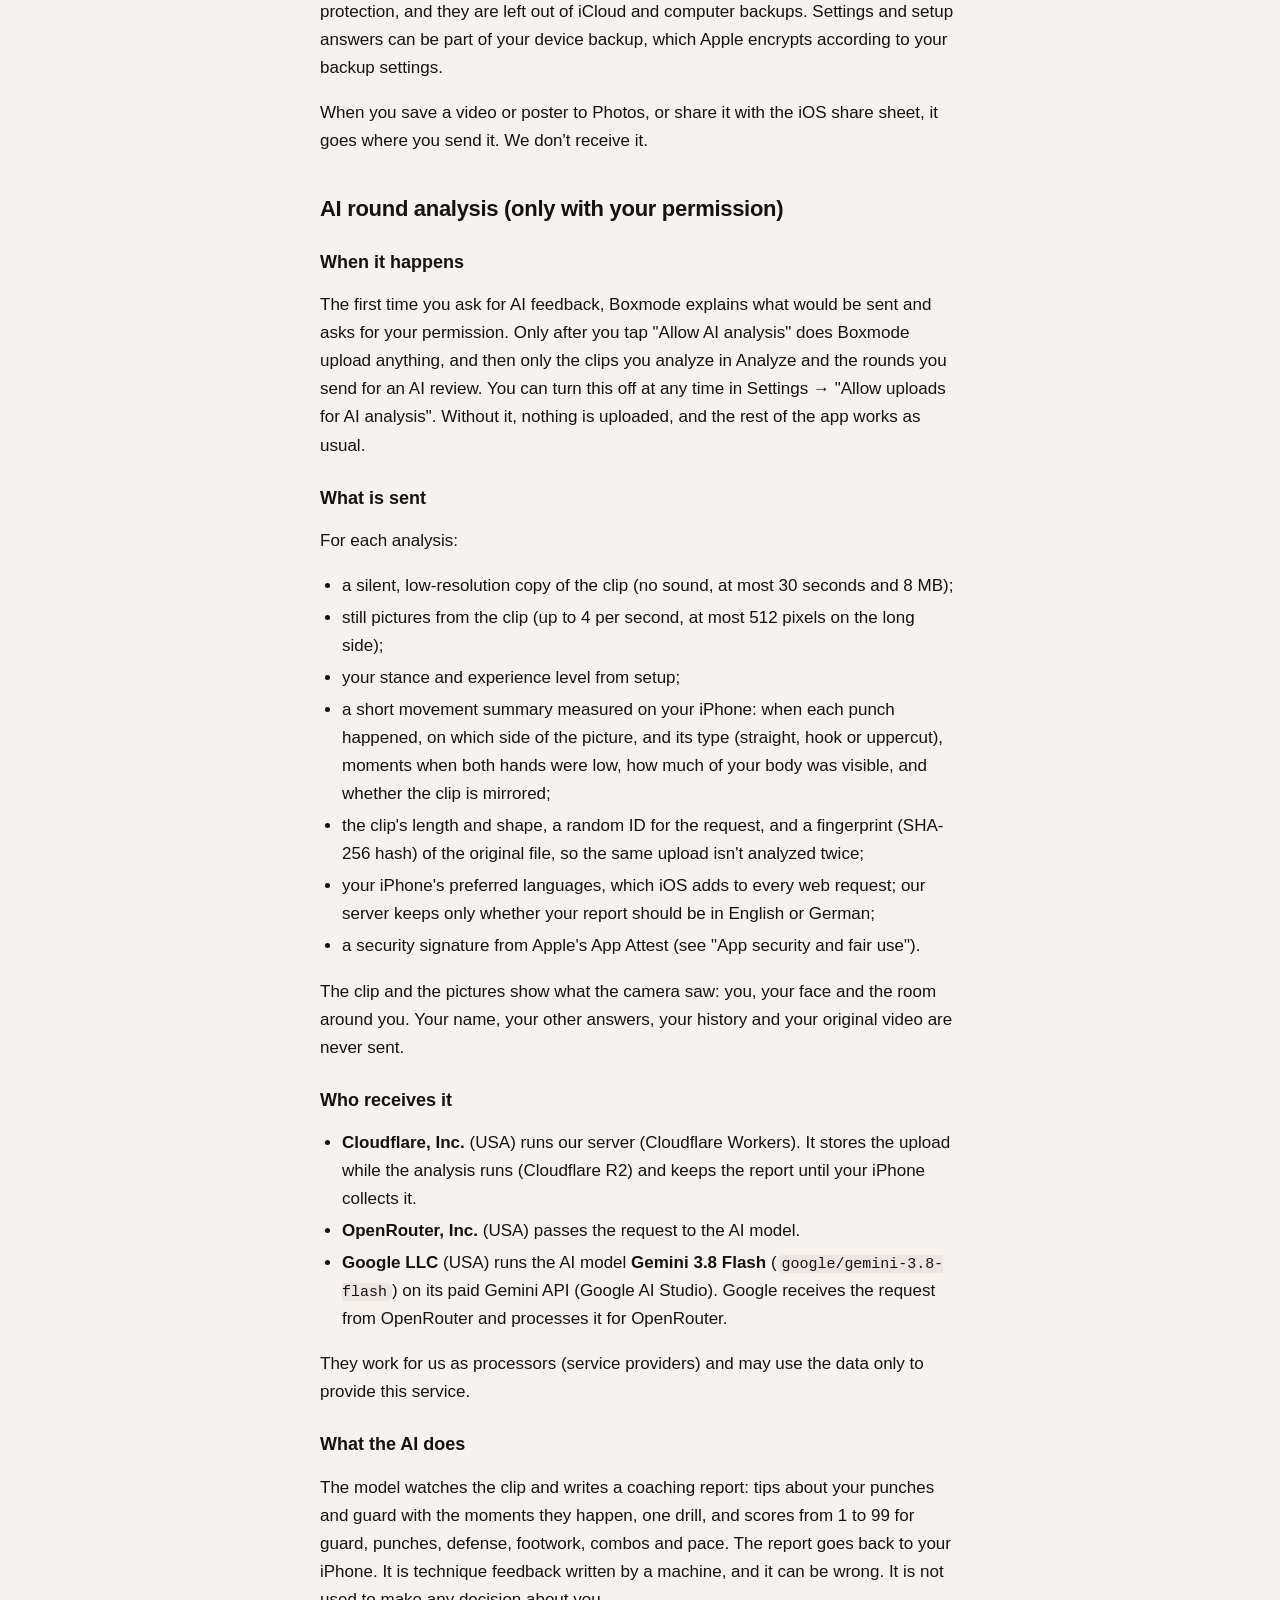
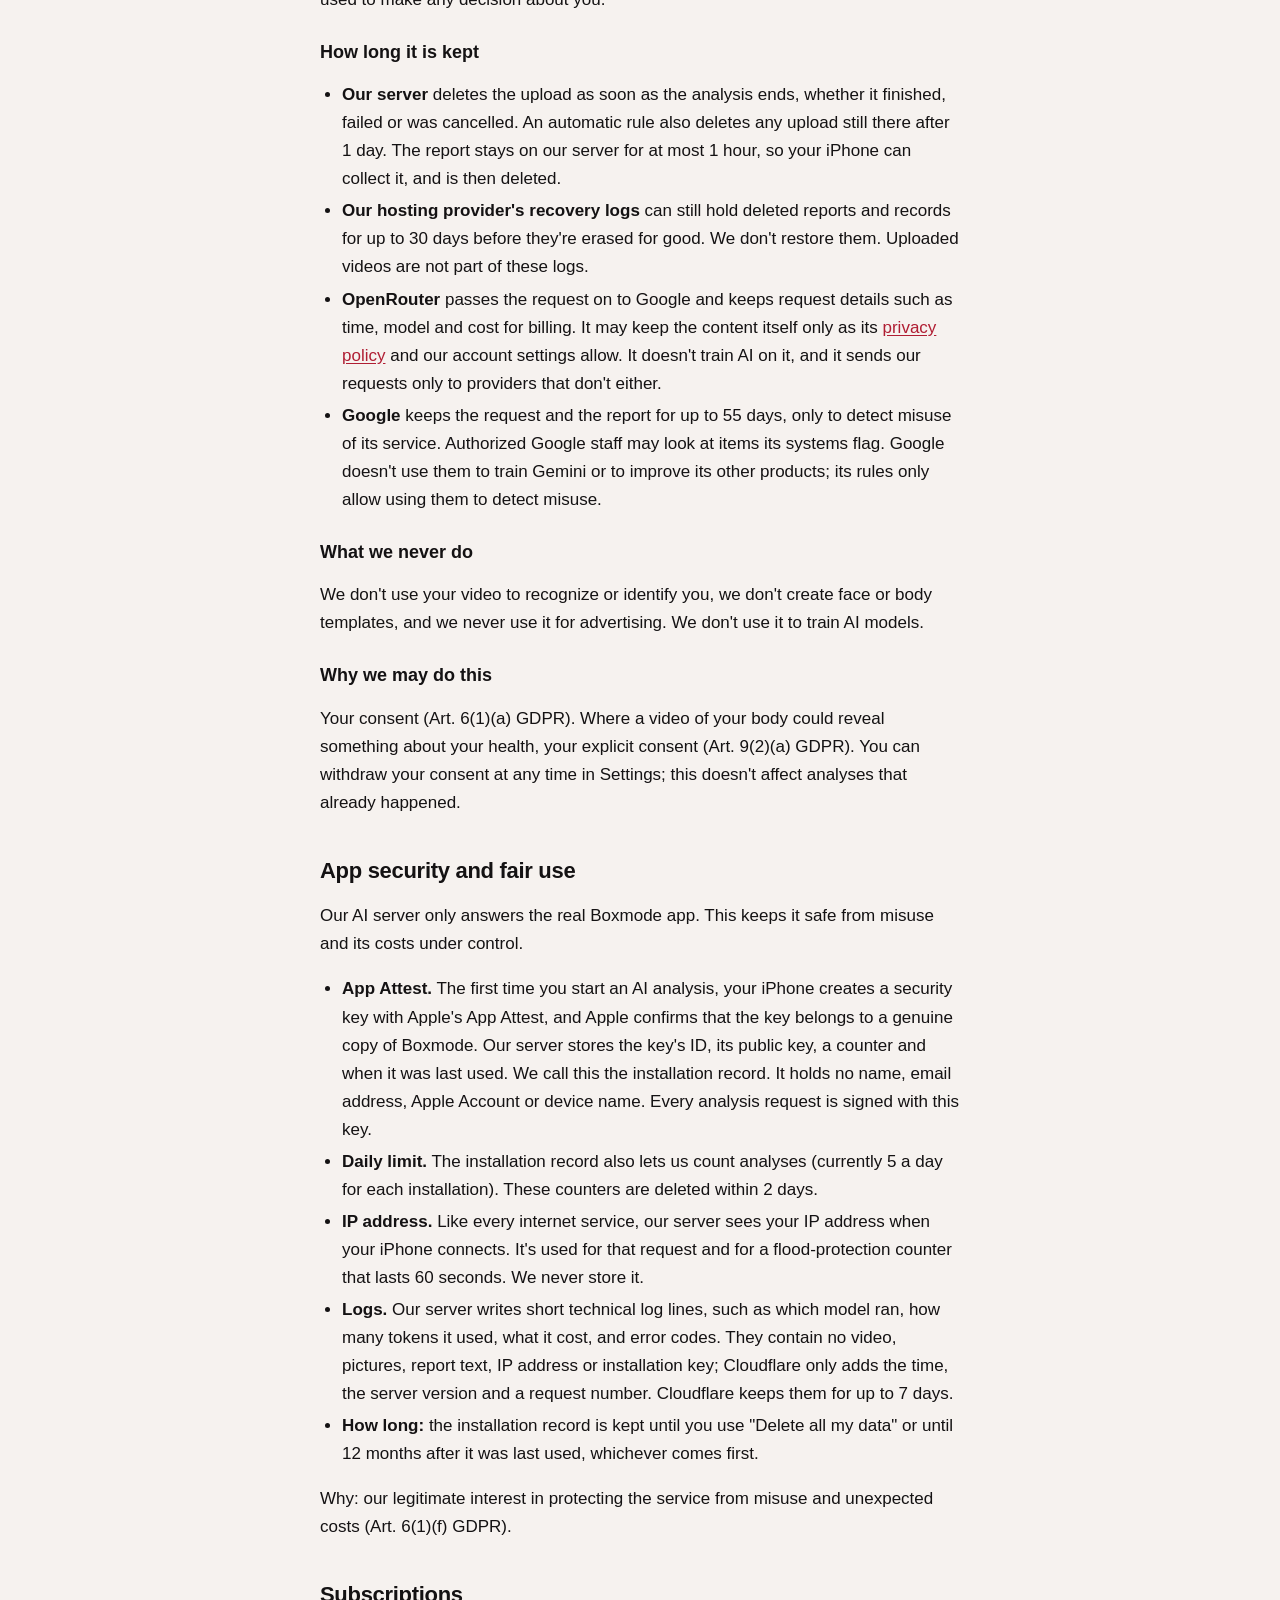
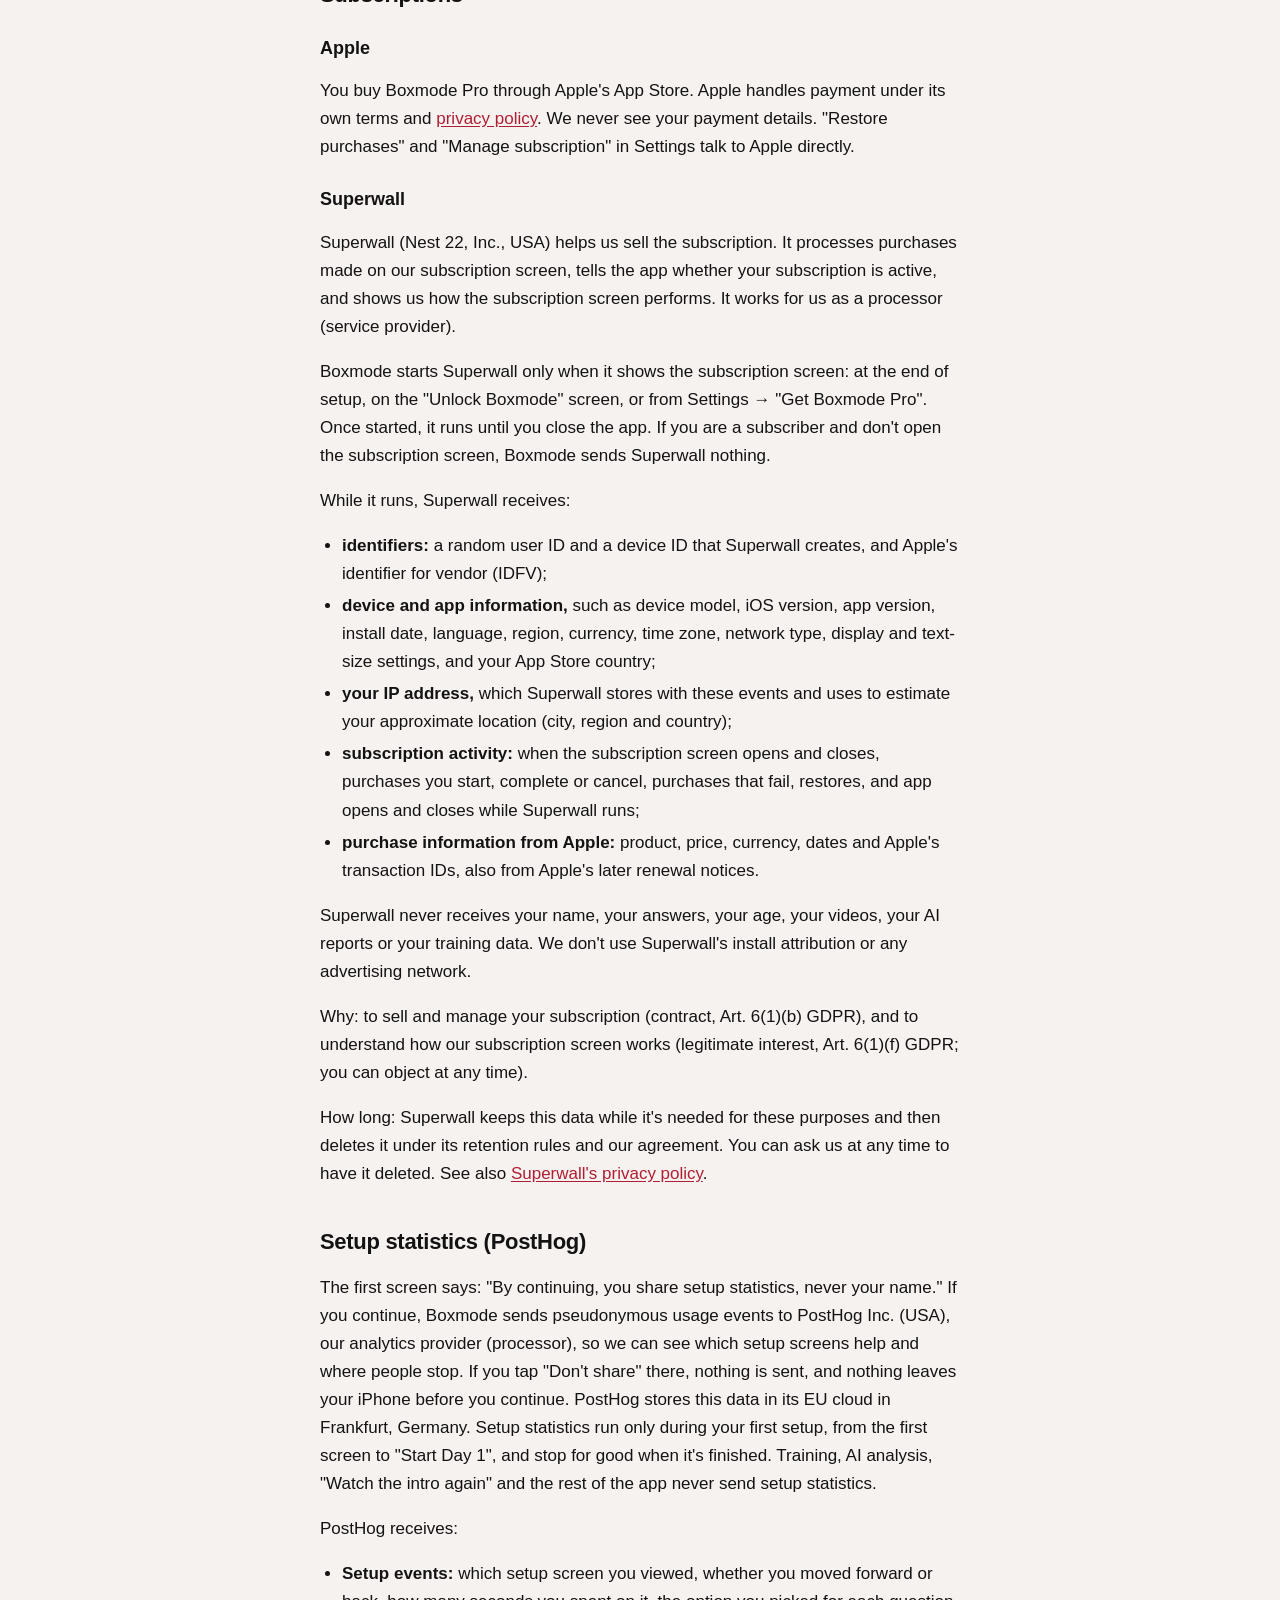
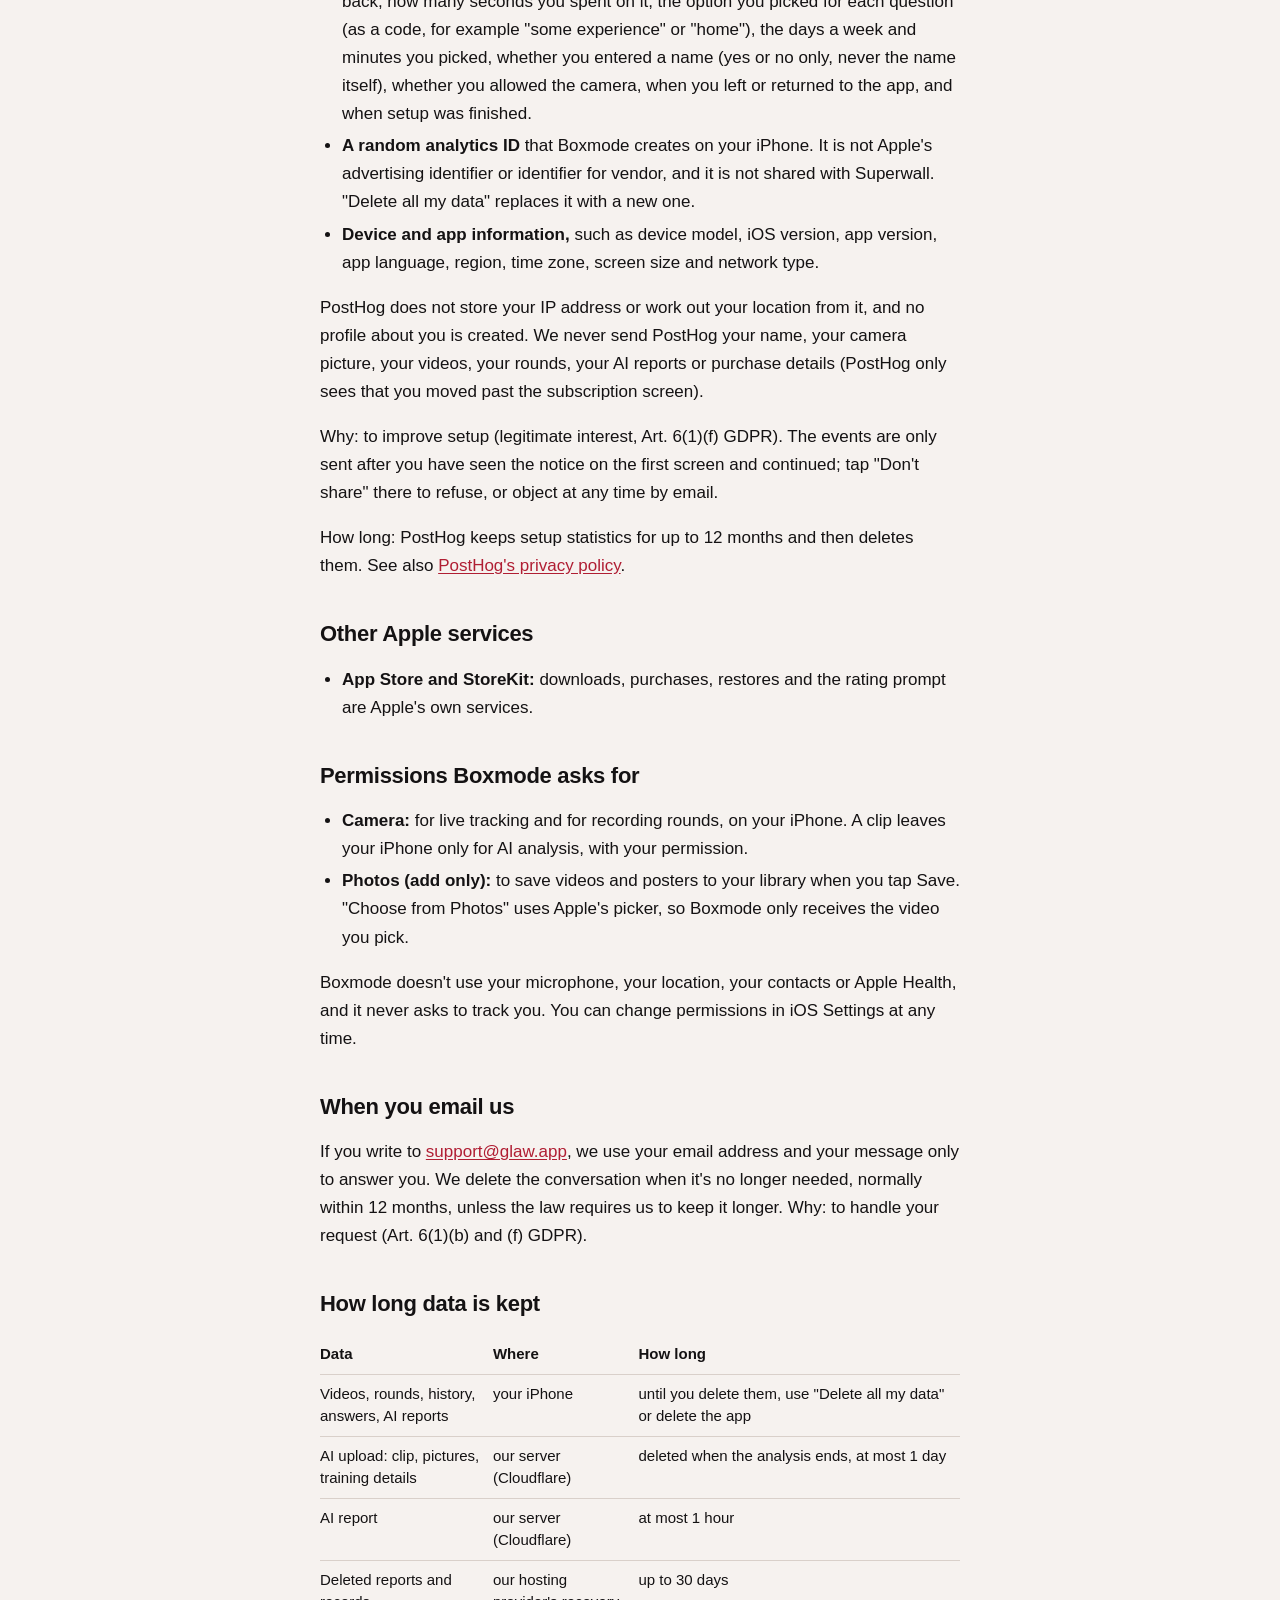
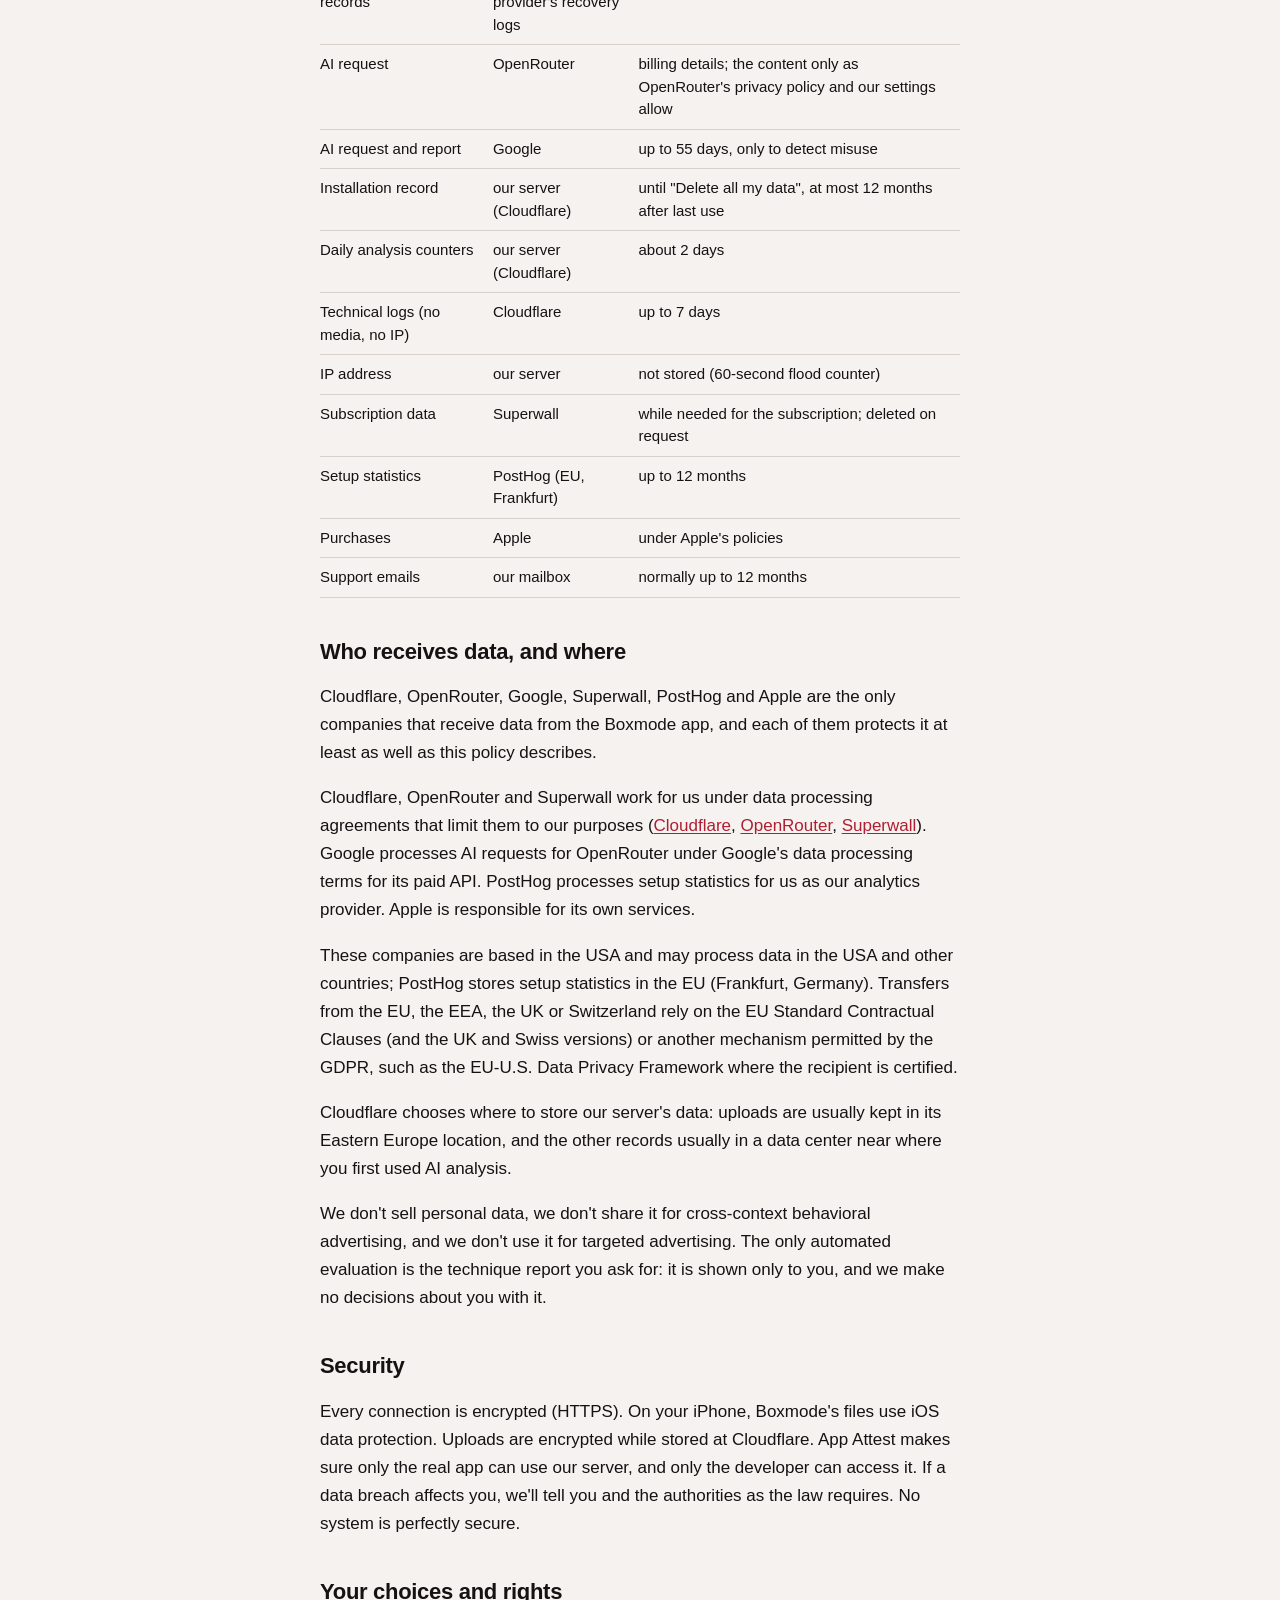
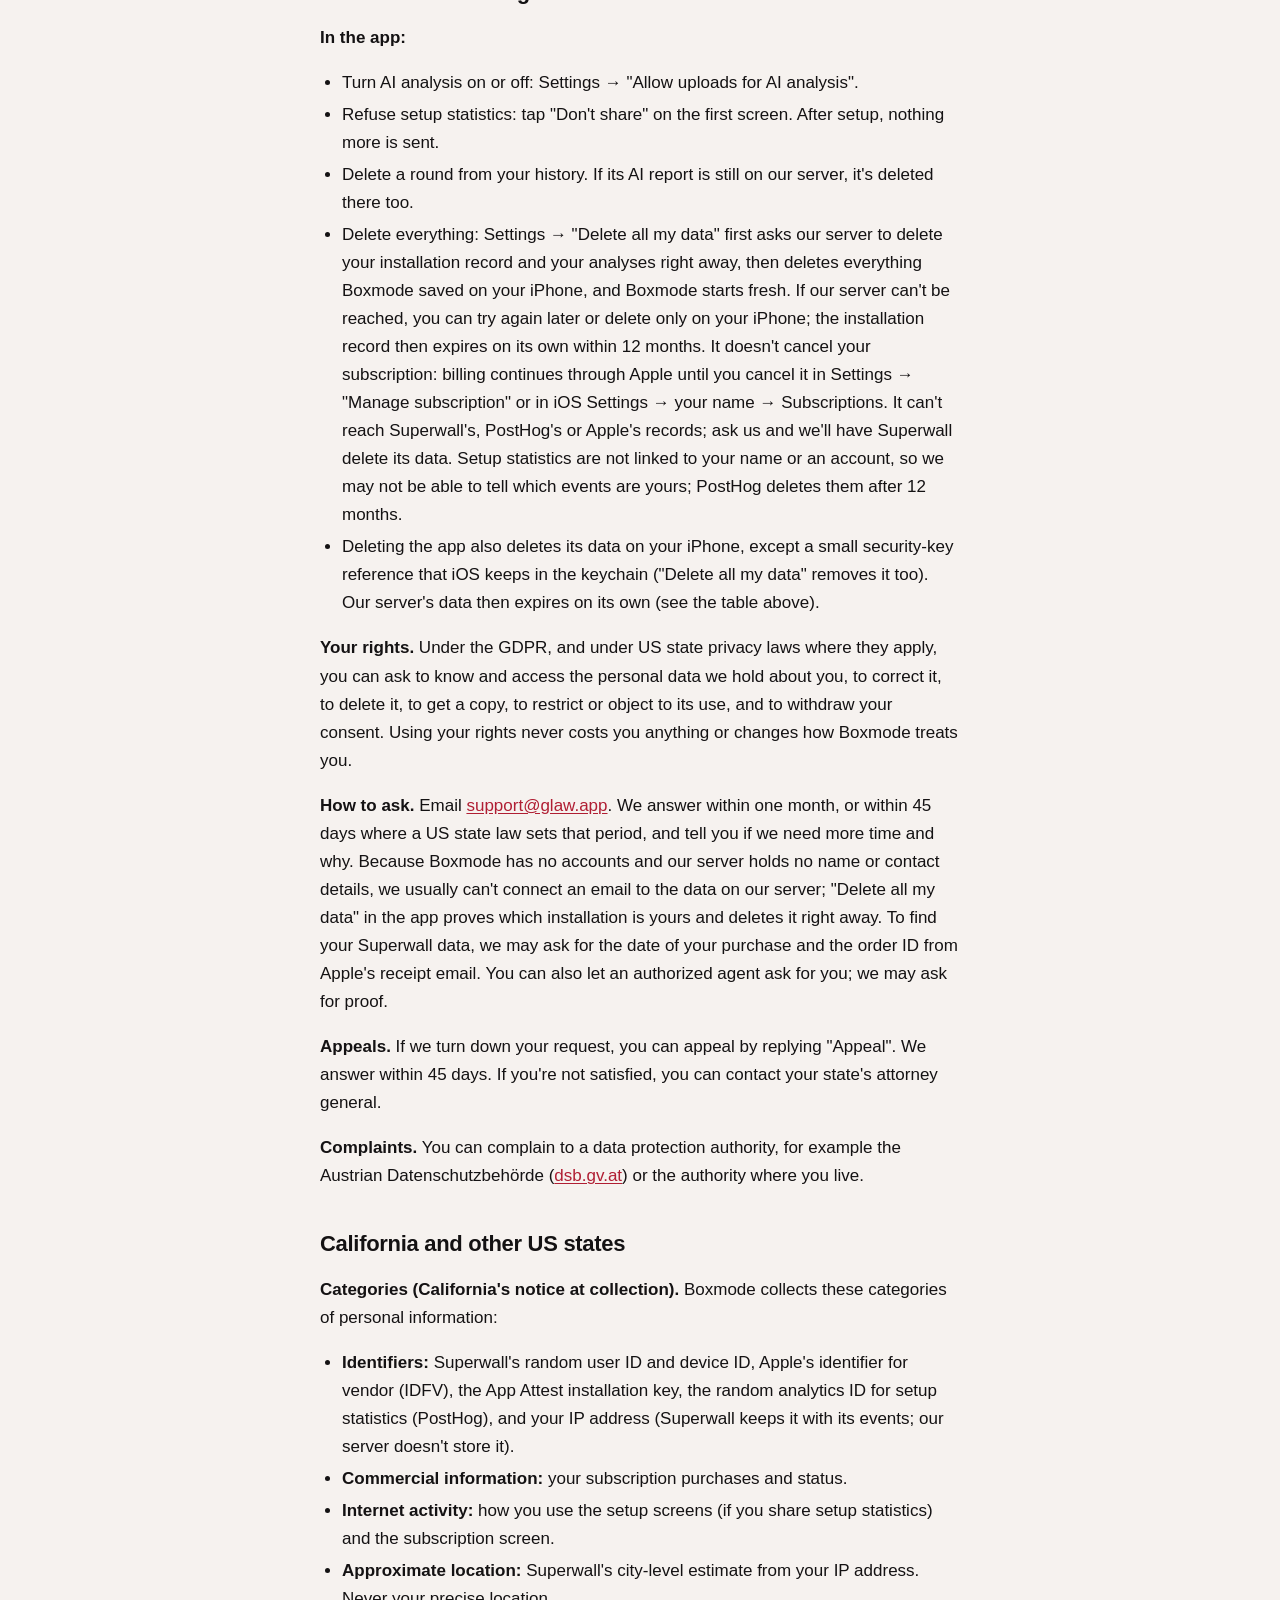
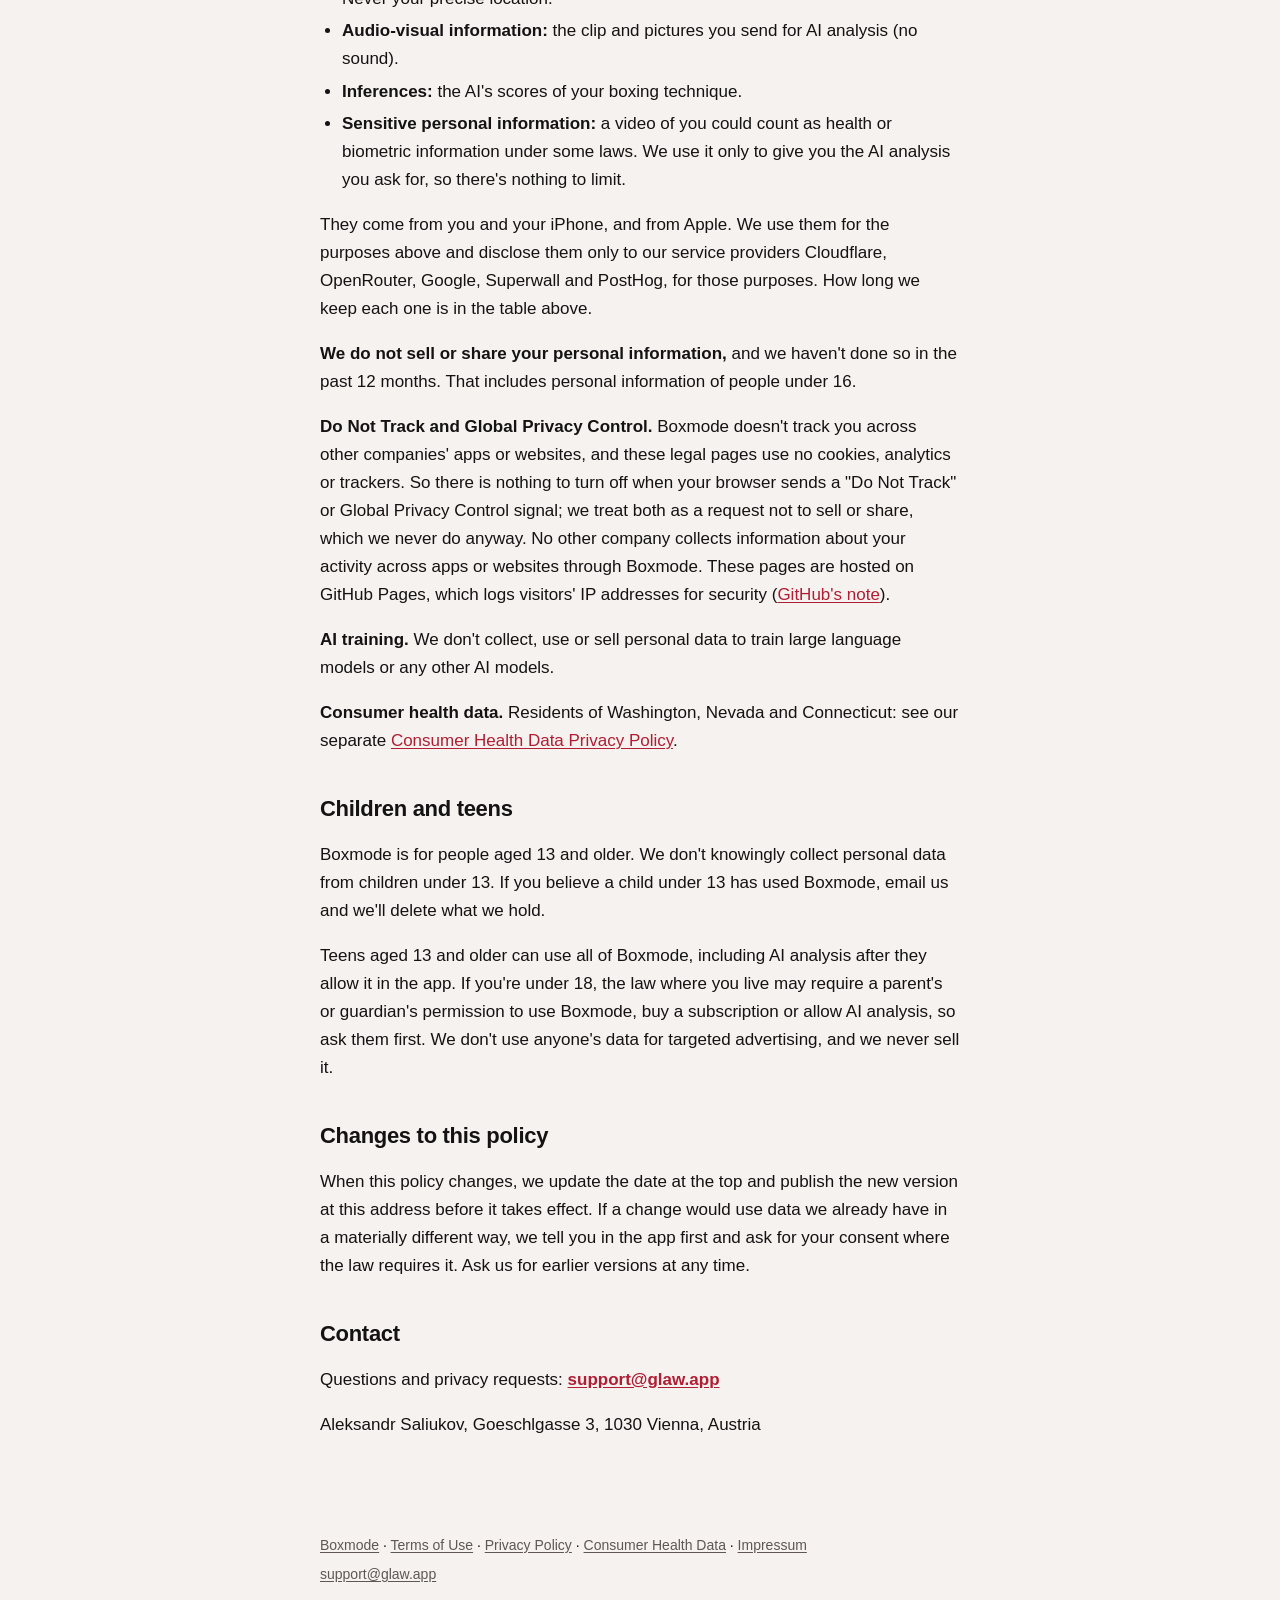
==== commit 0723a56c: "Publish Boxmode legal pages (2026-10-30)" ====
--- a/privacy/index.html
+++ b/privacy/index.html
@@ -15,13 +15,14 @@
 <p class="lang"><a href="../de/privacy/" lang="de" hreflang="de">Deutsch</a></p>
 <a class="brand" href="../"><span class="dot" aria-hidden="true"></span>Boxmode</a>
 <h1>Boxmode Privacy Policy</h1>
-<p class="meta">Last updated: October 27, 2026 · Effective: October 27, 2026</p>
+<p class="meta">Last updated: October 30, 2026 · Effective: October 30, 2026</p>
 <p>Boxmode is a boxing coach for iPhone. It watches you train through your iPhone's camera and coaches you. It is built so that your training stays on your iPhone.</p>
 <h2 id="the-short-version">The short version</h2>
 <div class="card">
 <ul>
-  <li><strong>Your camera stays on your iPhone.</strong> Live tracking runs on your iPhone. Your videos, rounds, history and answers are saved only there.</li>
+  <li><strong>Your camera stays on your iPhone.</strong> Live tracking runs on your iPhone. Your videos, rounds and history are saved only there.</li>
   <li><strong>AI analysis is your choice.</strong> Only if you allow it, a silent copy of the clip you analyze, still pictures from it and a few training details go to our server and to Google's Gemini AI model, through OpenRouter. Our server deletes the clip when the analysis is done and keeps the report for at most 1 hour. Google keeps a copy for up to 55 days to check for misuse.</li>
+  <li><strong>Setup statistics are your choice too.</strong> During your first setup, Boxmode tells PostHog which screens you see and sends a code for each answer, never your name. Tap "Don't share" on the first screen and nothing is sent.</li>
   <li><strong>No account, no ads, no tracking.</strong> We don't sell your data, we don't share it for advertising, and we don't use it to train AI.</li>
   <li><strong>Subscriptions</strong> are paid through Apple. Superwall helps us run the subscription screen.</li>
   <li><strong>Boxmode is for people aged 13 and older.</strong></li>
@@ -37,7 +38,7 @@
 <ul>
   <li>the live camera picture. Apple's Vision framework finds your body in it on your iPhone; the body points it measures include points on your face (nose, eyes and ears);</li>
   <li>your recordings and the videos you import, the punch counts, scores and replays of your rounds, and your training history;</li>
-  <li>your setup answers, for example your experience, goals, training days and stance, and your first name if you enter one;</li>
+  <li>your setup answers, for example your experience, goals, training days and stance, and your first name if you enter one (if you share setup statistics, only a code for each option you pick goes to PostHog, described below; never your name);</li>
   <li>your Career progress, your fighter's look and your settings;</li>
   <li>AI reports, once they have reached your iPhone.</li>
 </ul>
@@ -105,6 +106,17 @@
 <p>Superwall never receives your name, your answers, your age, your videos, your AI reports or your training data. We don't use Superwall's install attribution or any advertising network.</p>
 <p>Why: to sell and manage your subscription (contract, Art. 6(1)(b) GDPR), and to understand how our subscription screen works (legitimate interest, Art. 6(1)(f) GDPR; you can object at any time).</p>
 <p>How long: Superwall keeps this data while it's needed for these purposes and then deletes it under its retention rules and our agreement. You can ask us at any time to have it deleted. See also <a href="https://superwall.com/legal/privacy-policy">Superwall's privacy policy</a>.</p>
+<h2 id="setup-statistics-posthog">Setup statistics (PostHog)</h2>
+<p>The first screen says: "By continuing, you share setup statistics, never your name." If you continue, Boxmode sends pseudonymous usage events to PostHog Inc. (USA), our analytics provider (processor), so we can see which setup screens help and where people stop. If you tap "Don't share" there, nothing is sent, and nothing leaves your iPhone before you continue. PostHog stores this data in its EU cloud in Frankfurt, Germany. Setup statistics run only during your first setup, from the first screen to "Start Day 1", and stop for good when it's finished. Training, AI analysis, "Watch the intro again" and the rest of the app never send setup statistics.</p>
+<p>PostHog receives:</p>
+<ul>
+  <li><strong>Setup events:</strong> which setup screen you viewed, whether you moved forward or back, how many seconds you spent on it, the option you picked for each question (as a code, for example "some experience" or "home"), the days a week and minutes you picked, whether you entered a name (yes or no only, never the name itself), whether you allowed the camera, when you left or returned to the app, and when setup was finished.</li>
+  <li><strong>A random analytics ID</strong> that Boxmode creates on your iPhone. It is not Apple's advertising identifier or identifier for vendor, and it is not shared with Superwall. "Delete all my data" replaces it with a new one.</li>
+  <li><strong>Device and app information,</strong> such as device model, iOS version, app version, app language, region, time zone, screen size and network type.</li>
+</ul>
+<p>PostHog does not store your IP address or work out your location from it, and no profile about you is created. We never send PostHog your name, your camera picture, your videos, your rounds, your AI reports or purchase details (PostHog only sees that you moved past the subscription screen).</p>
+<p>Why: to improve setup (legitimate interest, Art. 6(1)(f) GDPR). The events are only sent after you have seen the notice on the first screen and continued; tap "Don't share" there to refuse, or object at any time by email.</p>
+<p>How long: PostHog keeps setup statistics for up to 12 months and then deletes them. See also <a href="https://posthog.com/privacy">PostHog's privacy policy</a>.</p>
 <h2 id="other-apple-services">Other Apple services</h2>
 <ul>
   <li><strong>App Store and StoreKit:</strong> downloads, purchases, restores and the rating prompt are Apple's own services.</li>
@@ -132,14 +144,15 @@
     <tr><td>Technical logs (no media, no IP)</td><td>Cloudflare</td><td>up to 7 days</td></tr>
     <tr><td>IP address</td><td>our server</td><td>not stored (60-second flood counter)</td></tr>
     <tr><td>Subscription data</td><td>Superwall</td><td>while needed for the subscription; deleted on request</td></tr>
+    <tr><td>Setup statistics</td><td>PostHog (EU, Frankfurt)</td><td>up to 12 months</td></tr>
     <tr><td>Purchases</td><td>Apple</td><td>under Apple's policies</td></tr>
     <tr><td>Support emails</td><td>our mailbox</td><td>normally up to 12 months</td></tr>
   </tbody>
 </table></div>
 <h2 id="who-receives-data-and-where">Who receives data, and where</h2>
-<p>Cloudflare, OpenRouter, Google, Superwall and Apple are the only companies that receive data from the Boxmode app, and each of them protects it at least as well as this policy describes.</p>
-<p>Cloudflare, OpenRouter and Superwall work for us under data processing agreements that limit them to our purposes (<a href="https://www.cloudflare.com/cloudflare-customer-dpa/">Cloudflare</a>, <a href="https://openrouter.ai/data-processing-agreement">OpenRouter</a>, <a href="https://superwall.com/legal/dpa">Superwall</a>). Google processes AI requests for OpenRouter under Google's data processing terms for its paid API. Apple is responsible for its own services.</p>
-<p>These companies are based in the USA and may process data in the USA and other countries. Transfers from the EU, the EEA, the UK or Switzerland rely on the EU Standard Contractual Clauses (and the UK and Swiss versions) or another mechanism permitted by the GDPR, such as the EU-U.S. Data Privacy Framework where the recipient is certified.</p>
+<p>Cloudflare, OpenRouter, Google, Superwall, PostHog and Apple are the only companies that receive data from the Boxmode app, and each of them protects it at least as well as this policy describes.</p>
+<p>Cloudflare, OpenRouter and Superwall work for us under data processing agreements that limit them to our purposes (<a href="https://www.cloudflare.com/cloudflare-customer-dpa/">Cloudflare</a>, <a href="https://openrouter.ai/data-processing-agreement">OpenRouter</a>, <a href="https://superwall.com/legal/dpa">Superwall</a>). Google processes AI requests for OpenRouter under Google's data processing terms for its paid API. PostHog processes setup statistics for us as our analytics provider. Apple is responsible for its own services.</p>
+<p>These companies are based in the USA and may process data in the USA and other countries; PostHog stores setup statistics in the EU (Frankfurt, Germany). Transfers from the EU, the EEA, the UK or Switzerland rely on the EU Standard Contractual Clauses (and the UK and Swiss versions) or another mechanism permitted by the GDPR, such as the EU-U.S. Data Privacy Framework where the recipient is certified.</p>
 <p>Cloudflare chooses where to store our server's data: uploads are usually kept in its Eastern Europe location, and the other records usually in a data center near where you first used AI analysis.</p>
 <p>We don't sell personal data, we don't share it for cross-context behavioral advertising, and we don't use it for targeted advertising. The only automated evaluation is the technique report you ask for: it is shown only to you, and we make no decisions about you with it.</p>
 <h2 id="security">Security</h2>
@@ -148,8 +161,9 @@
 <p><strong>In the app:</strong></p>
 <ul>
   <li>Turn AI analysis on or off: Settings → "Allow uploads for AI analysis".</li>
+  <li>Refuse setup statistics: tap "Don't share" on the first screen. After setup, nothing more is sent.</li>
   <li>Delete a round from your history. If its AI report is still on our server, it's deleted there too.</li>
-  <li>Delete everything: Settings → "Delete all my data" first asks our server to delete your installation record and your analyses right away, then deletes everything Boxmode saved on your iPhone, and Boxmode starts fresh. If our server can't be reached, you can try again later or delete only on your iPhone; the installation record then expires on its own within 12 months. It doesn't cancel your subscription: billing continues through Apple until you cancel it in Settings → "Manage subscription" or in iOS Settings → your name → Subscriptions. It can't reach Superwall's or Apple's records; ask us and we'll have Superwall delete its data.</li>
+  <li>Delete everything: Settings → "Delete all my data" first asks our server to delete your installation record and your analyses right away, then deletes everything Boxmode saved on your iPhone, and Boxmode starts fresh. If our server can't be reached, you can try again later or delete only on your iPhone; the installation record then expires on its own within 12 months. It doesn't cancel your subscription: billing continues through Apple until you cancel it in Settings → "Manage subscription" or in iOS Settings → your name → Subscriptions. It can't reach Superwall's, PostHog's or Apple's records; ask us and we'll have Superwall delete its data. Setup statistics are not linked to your name or an account, so we may not be able to tell which events are yours; PostHog deletes them after 12 months.</li>
   <li>Deleting the app also deletes its data on your iPhone, except a small security-key reference that iOS keeps in the keychain ("Delete all my data" removes it too). Our server's data then expires on its own (see the table above).</li>
 </ul>
 <p><strong>Your rights.</strong> Under the GDPR, and under US state privacy laws where they apply, you can ask to know and access the personal data we hold about you, to correct it, to delete it, to get a copy, to restrict or object to its use, and to withdraw your consent. Using your rights never costs you anything or changes how Boxmode treats you.</p>
@@ -159,15 +173,15 @@
 <h2 id="california-and-other-us-states">California and other US states</h2>
 <p><strong>Categories (California's notice at collection).</strong> Boxmode collects these categories of personal information:</p>
 <ul>
-  <li><strong>Identifiers:</strong> Superwall's random user ID and device ID, Apple's identifier for vendor (IDFV), the App Attest installation key, and your IP address (Superwall keeps it with its events; our server doesn't store it).</li>
+  <li><strong>Identifiers:</strong> Superwall's random user ID and device ID, Apple's identifier for vendor (IDFV), the App Attest installation key, the random analytics ID for setup statistics (PostHog), and your IP address (Superwall keeps it with its events; our server doesn't store it).</li>
   <li><strong>Commercial information:</strong> your subscription purchases and status.</li>
-  <li><strong>Internet activity:</strong> how you use the subscription screen.</li>
+  <li><strong>Internet activity:</strong> how you use the setup screens (if you share setup statistics) and the subscription screen.</li>
   <li><strong>Approximate location:</strong> Superwall's city-level estimate from your IP address. Never your precise location.</li>
   <li><strong>Audio-visual information:</strong> the clip and pictures you send for AI analysis (no sound).</li>
   <li><strong>Inferences:</strong> the AI's scores of your boxing technique.</li>
   <li><strong>Sensitive personal information:</strong> a video of you could count as health or biometric information under some laws. We use it only to give you the AI analysis you ask for, so there's nothing to limit.</li>
 </ul>
-<p>They come from you and your iPhone, and from Apple. We use them for the purposes above and disclose them only to our service providers Cloudflare, OpenRouter, Google and Superwall, for those purposes. How long we keep each one is in the table above.</p>
+<p>They come from you and your iPhone, and from Apple. We use them for the purposes above and disclose them only to our service providers Cloudflare, OpenRouter, Google, Superwall and PostHog, for those purposes. How long we keep each one is in the table above.</p>
 <p><strong>We do not sell or share your personal information,</strong> and we haven't done so in the past 12 months. That includes personal information of people under 16.</p>
 <p><strong>Do Not Track and Global Privacy Control.</strong> Boxmode doesn't track you across other companies' apps or websites, and these legal pages use no cookies, analytics or trackers. So there is nothing to turn off when your browser sends a "Do Not Track" or Global Privacy Control signal; we treat both as a request not to sell or share, which we never do anyway. No other company collects information about your activity across apps or websites through Boxmode. These pages are hosted on GitHub Pages, which logs visitors' IP addresses for security (<a href="https://docs.github.com/en/pages/getting-started-with-github-pages/what-is-github-pages#data-collection">GitHub's note</a>).</p>
 <p><strong>AI training.</strong> We don't collect, use or sell personal data to train large language models or any other AI models.</p>
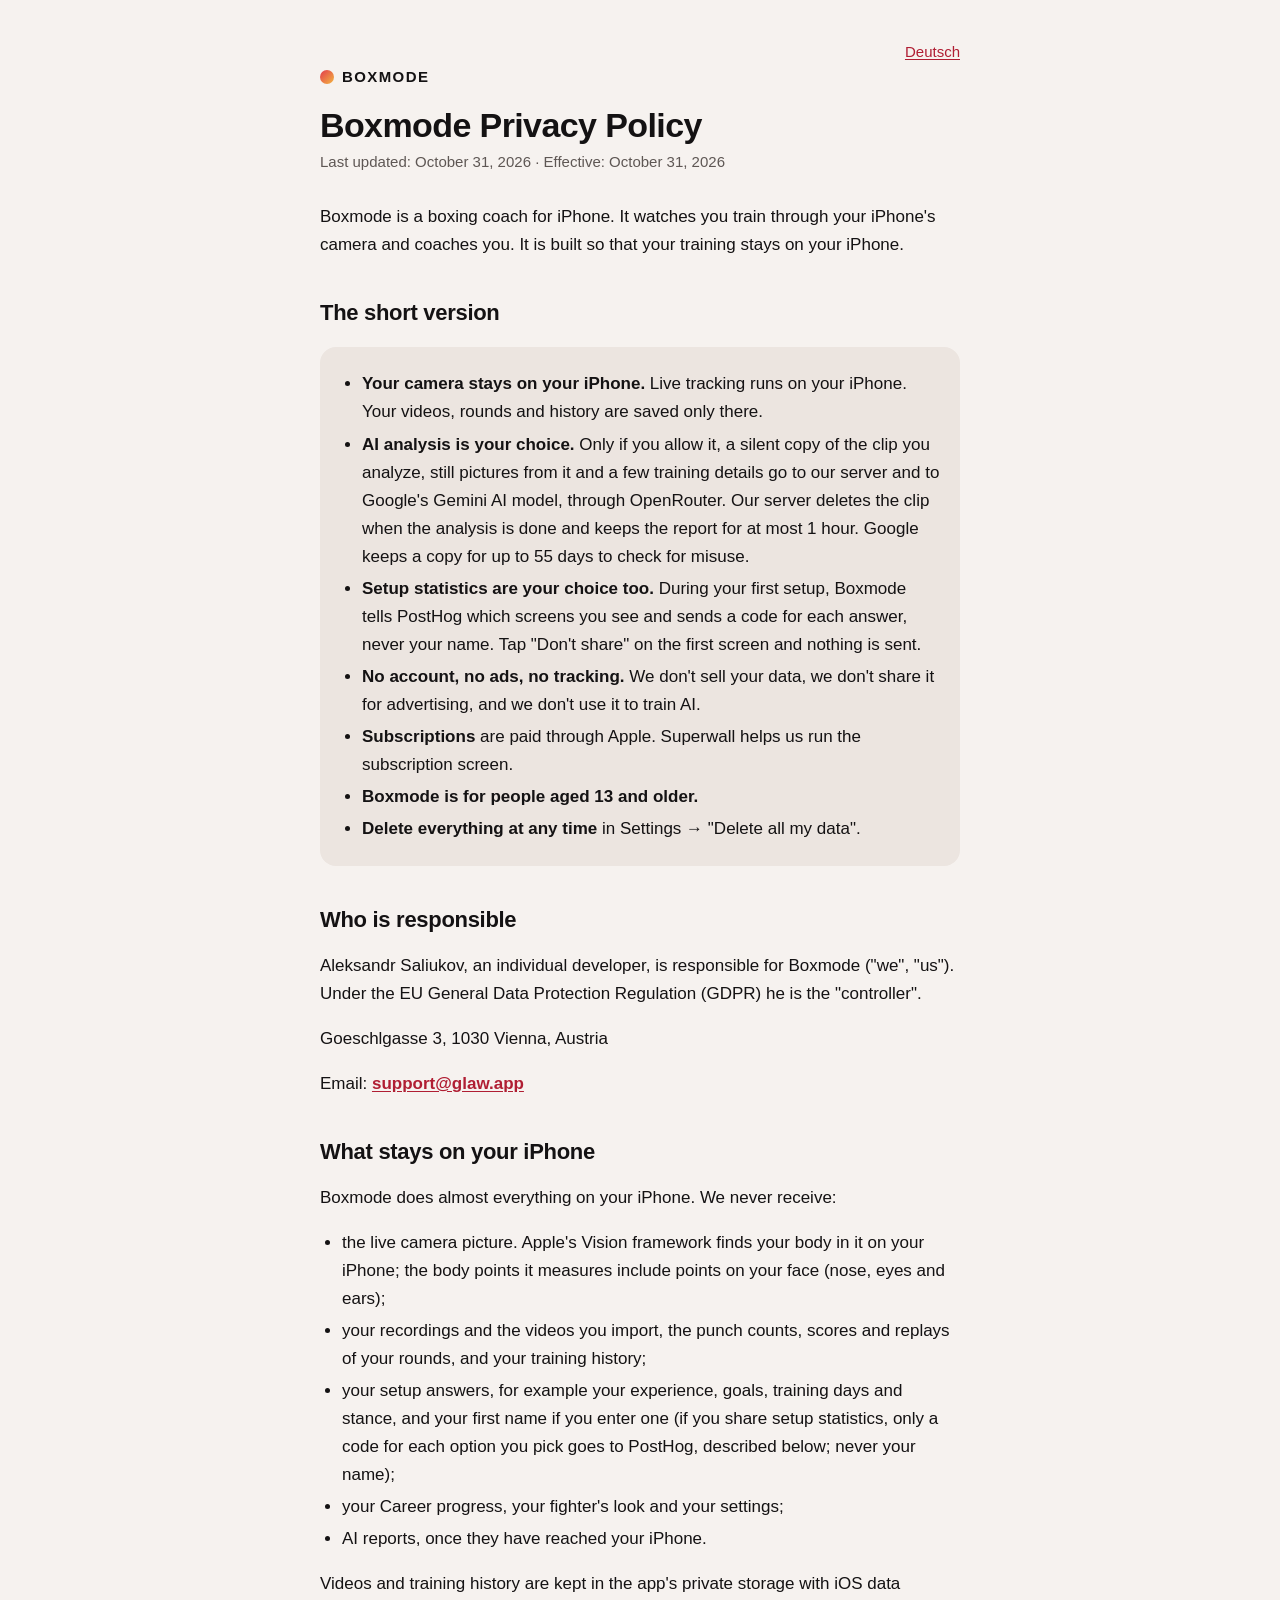
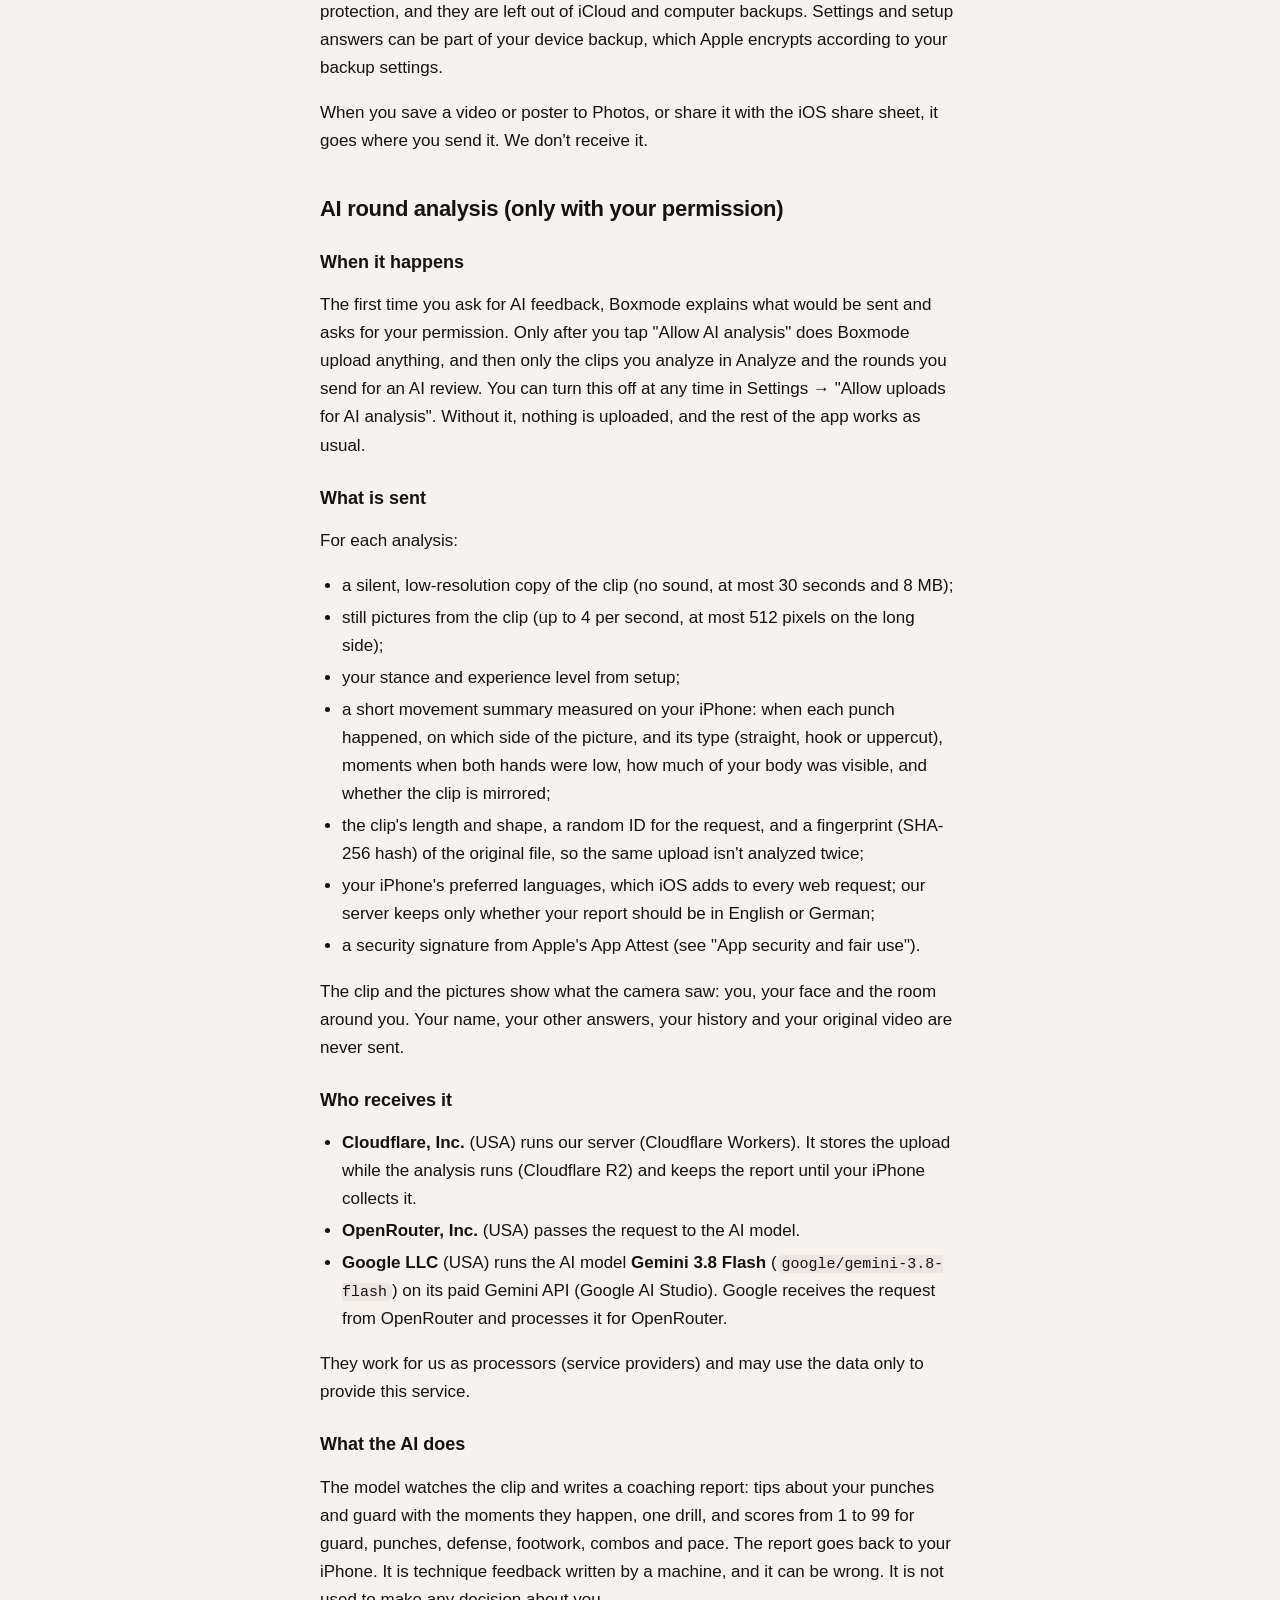
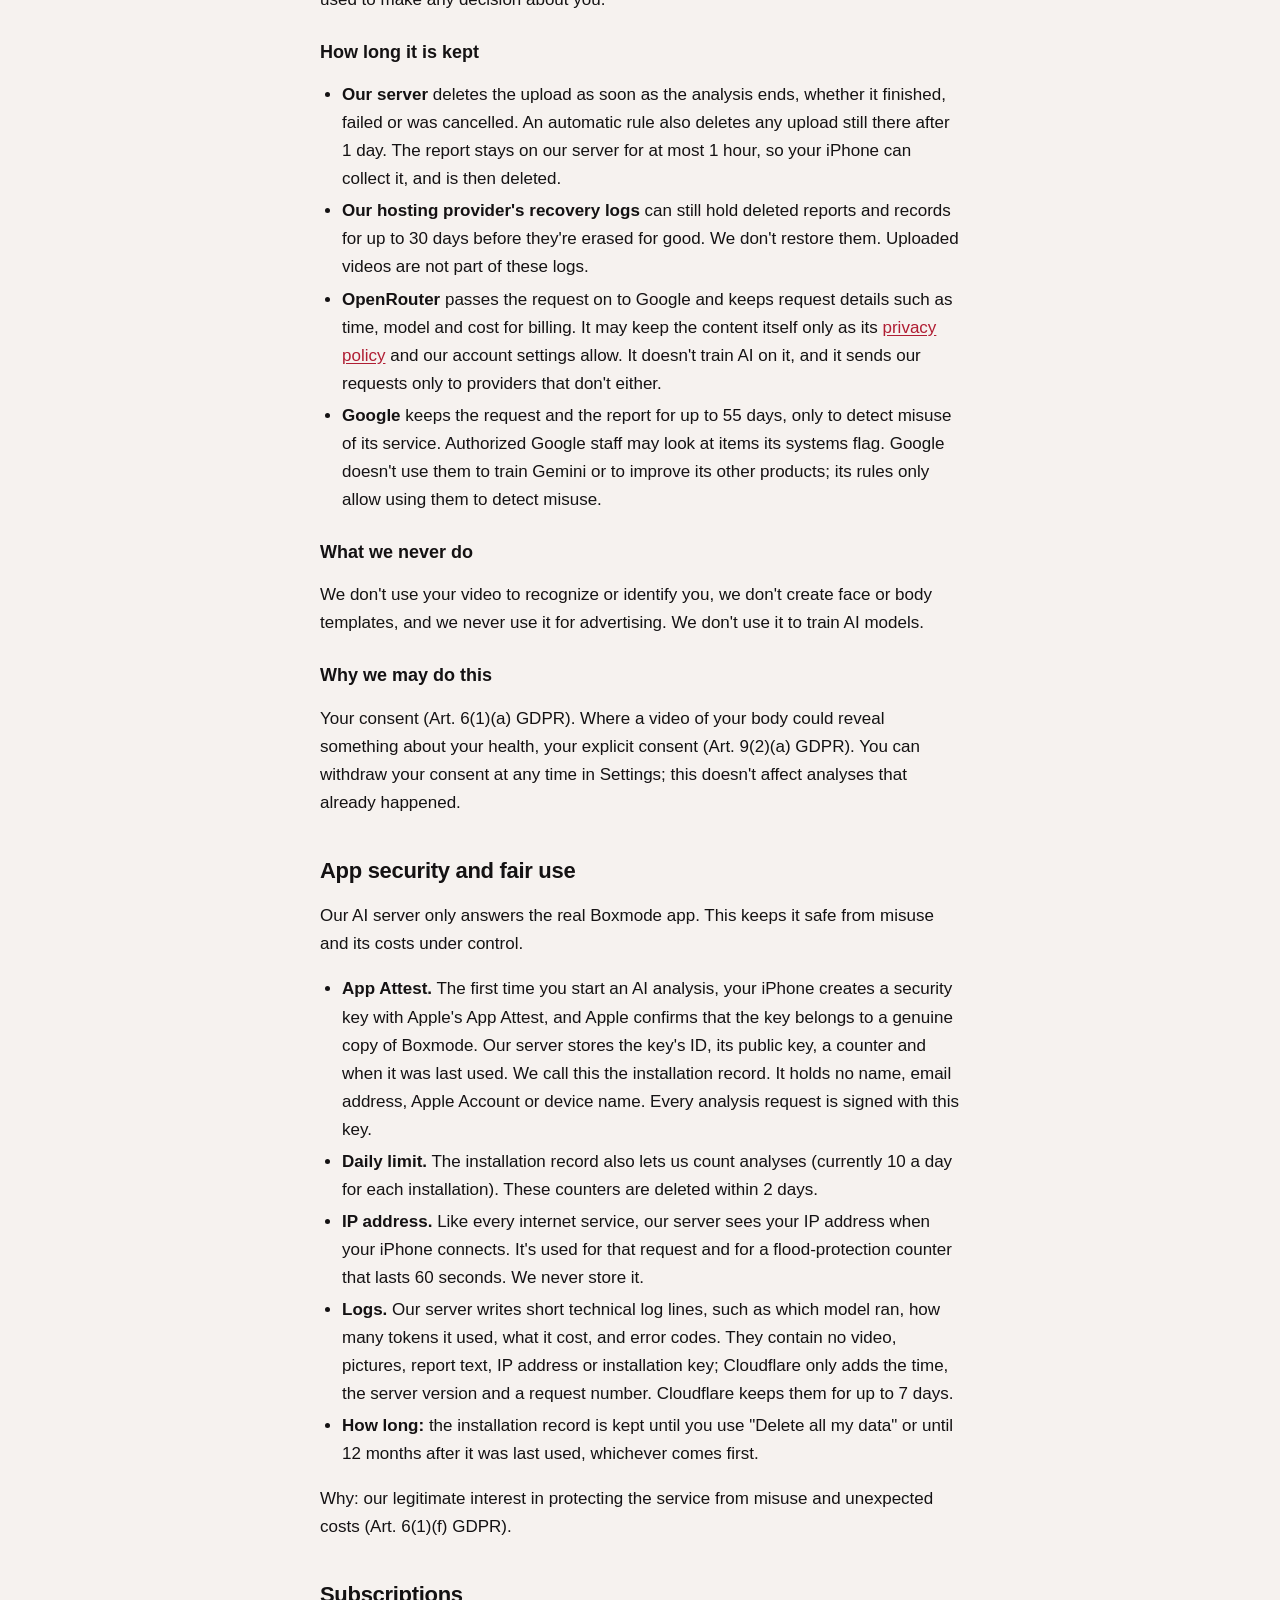
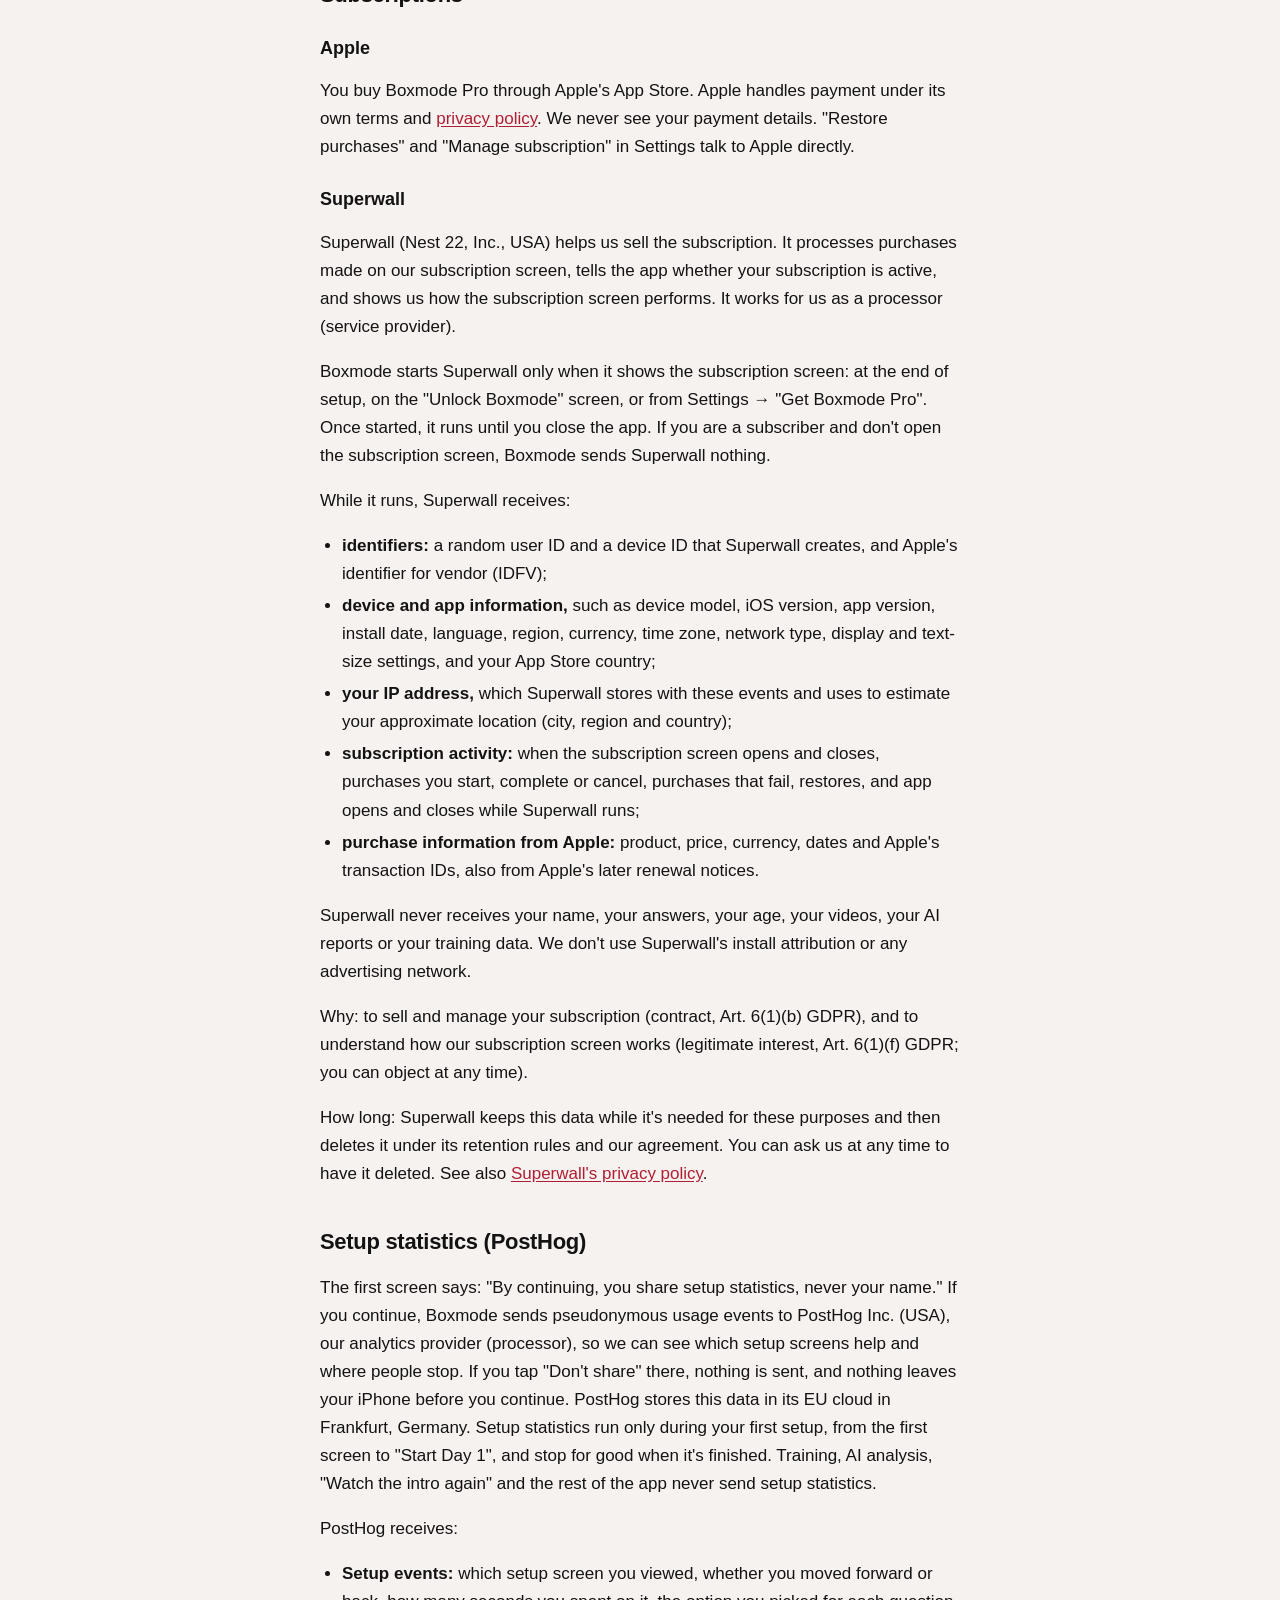
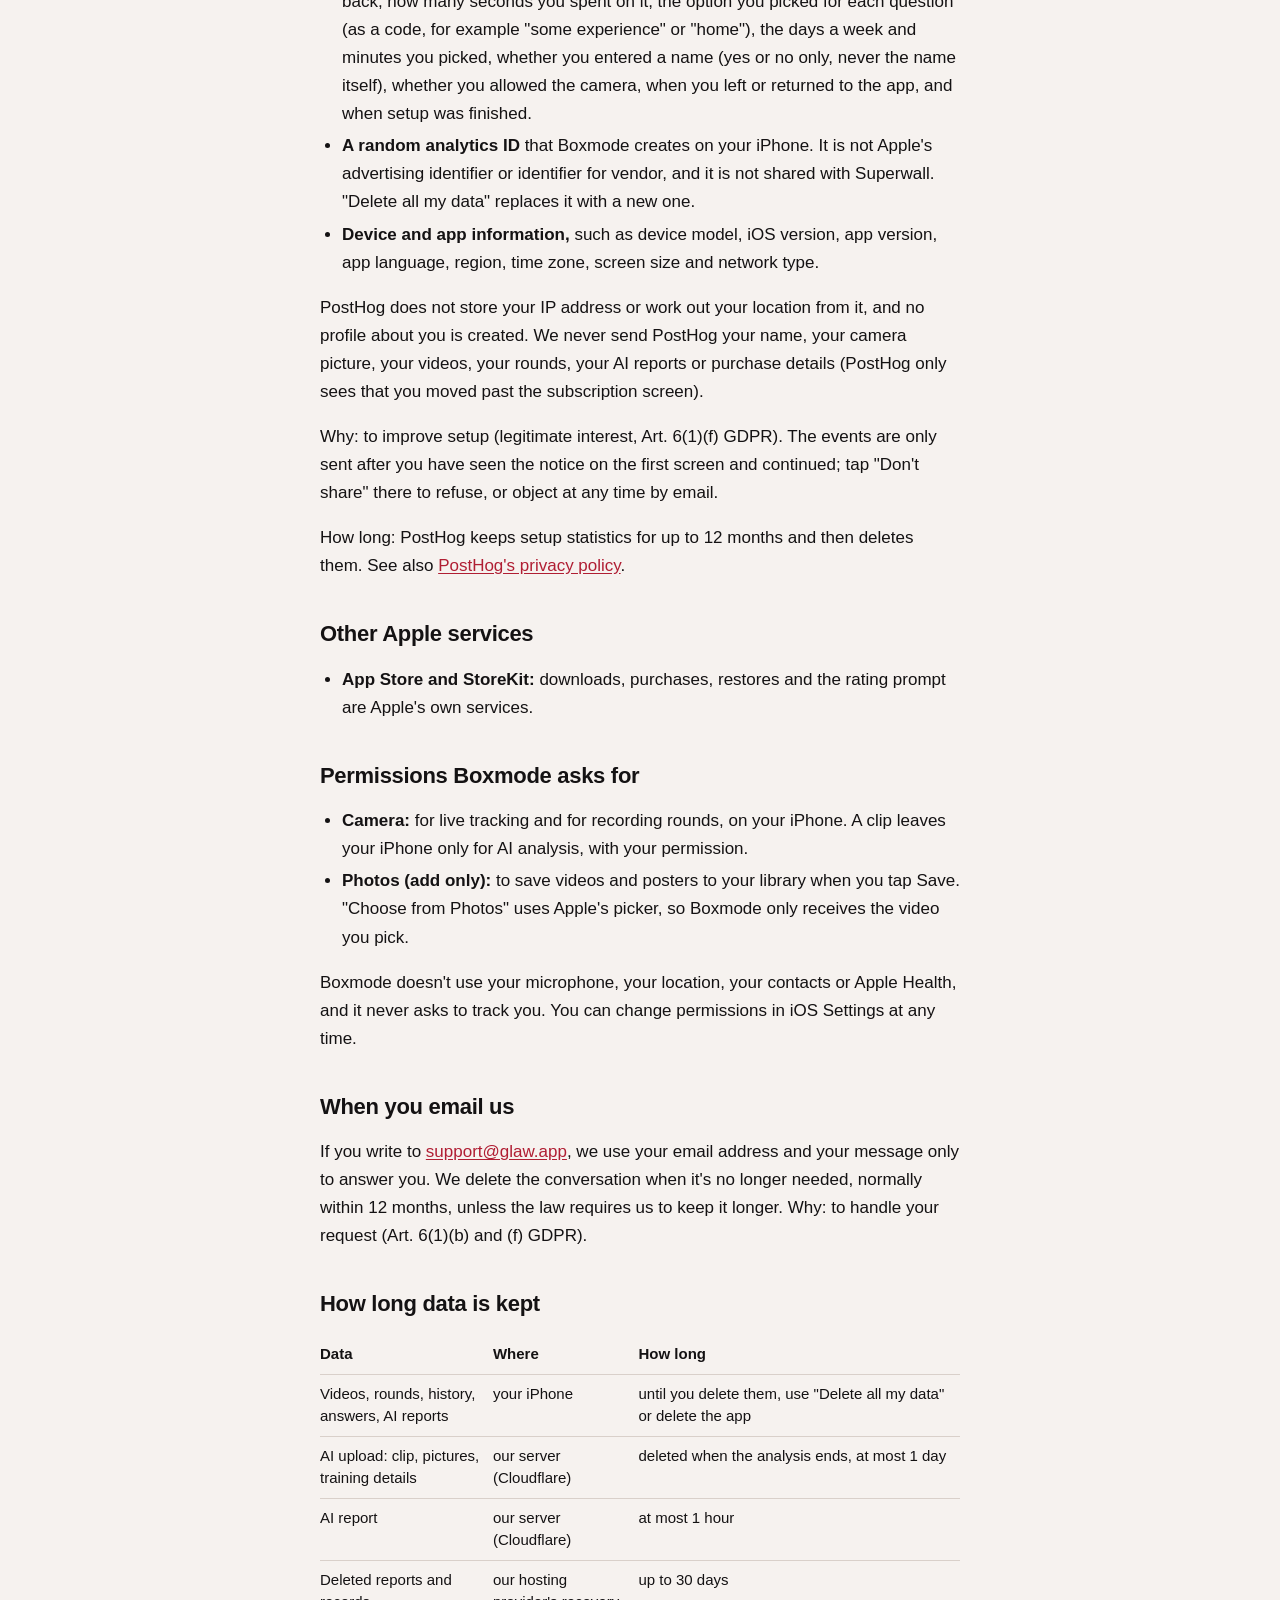
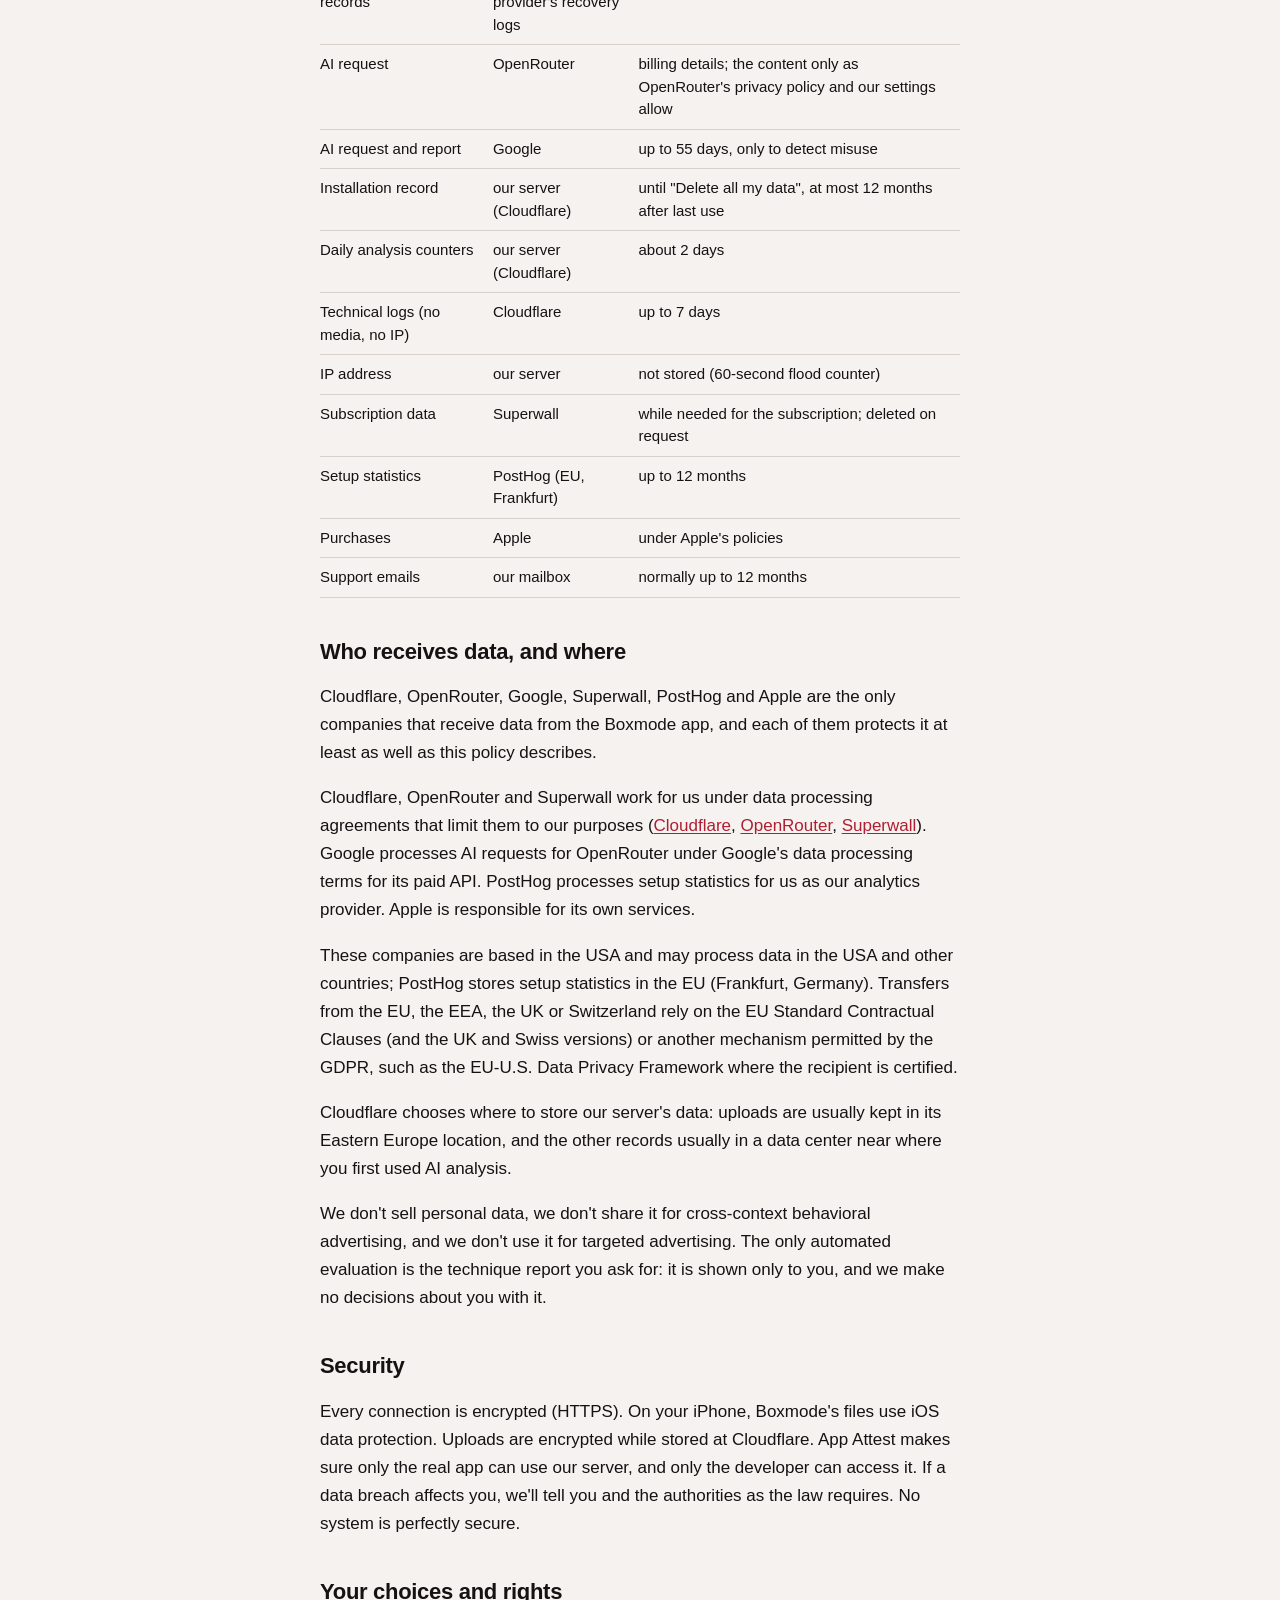
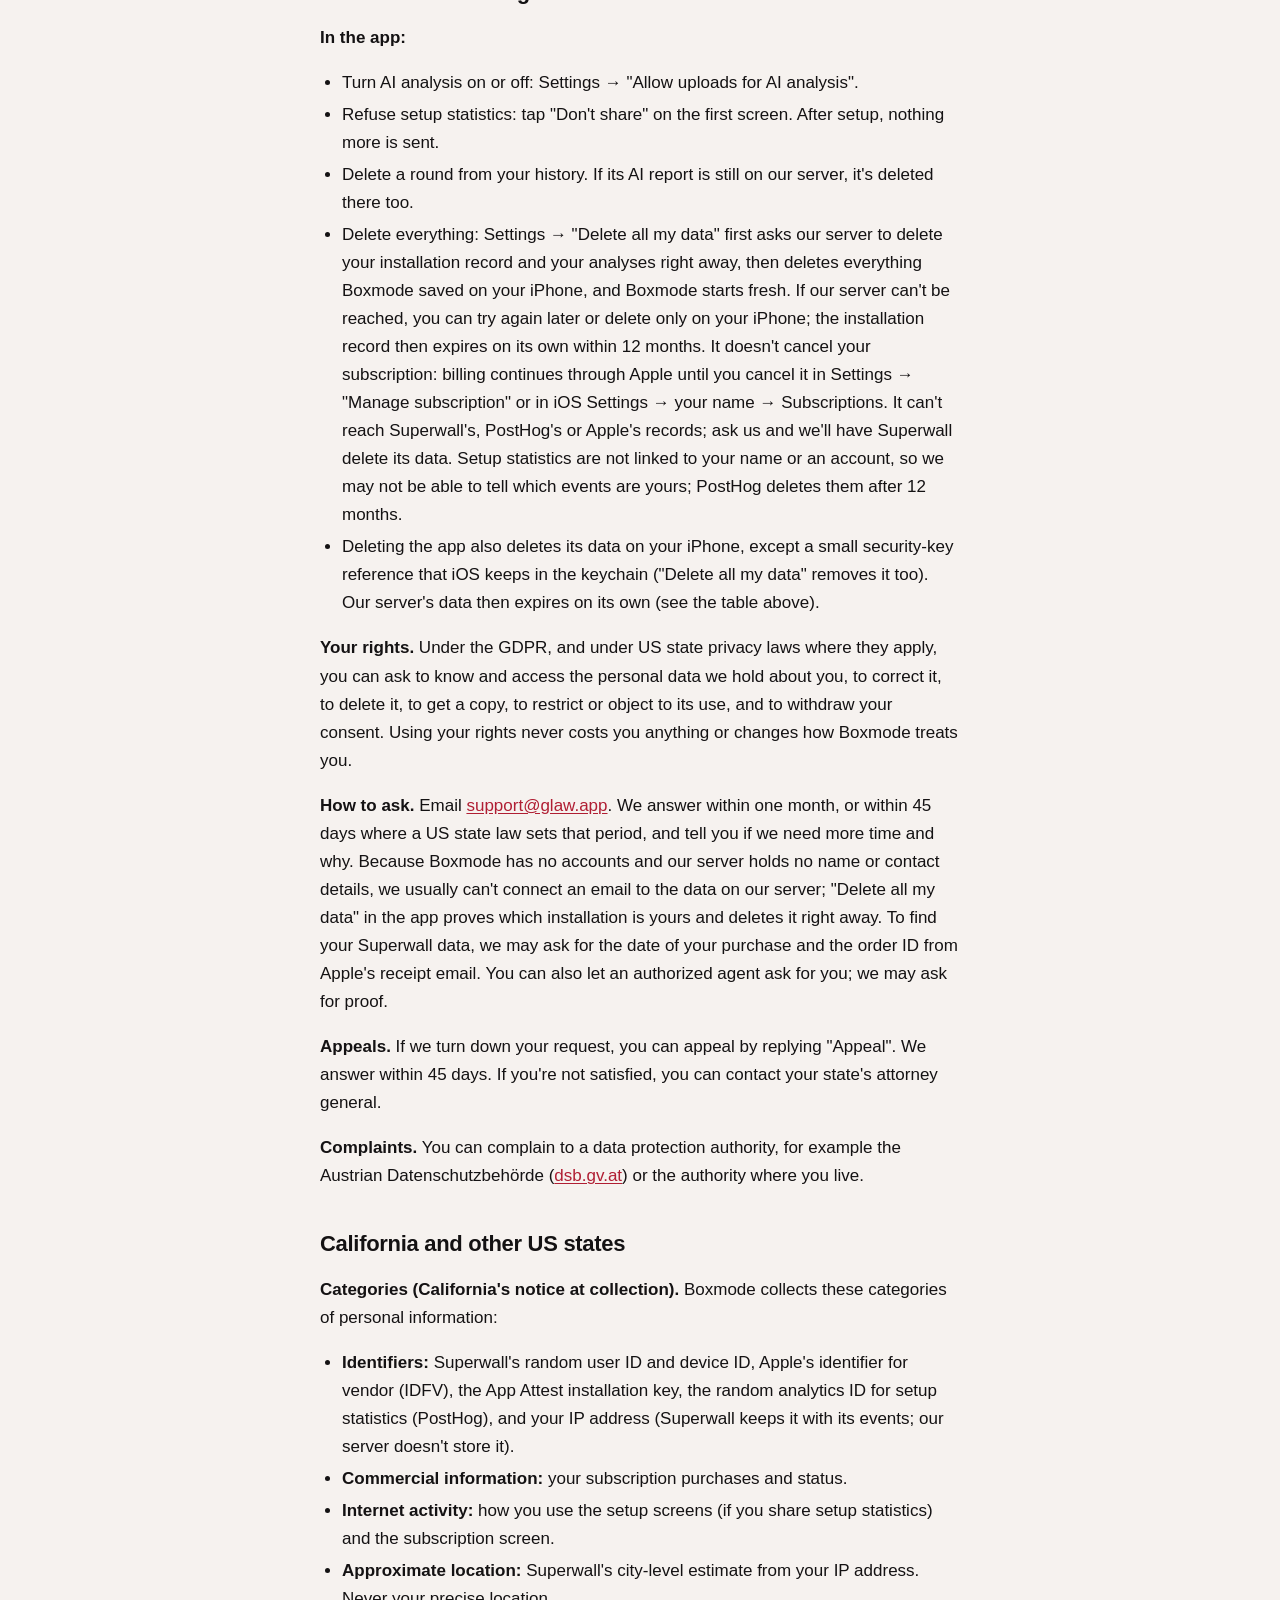
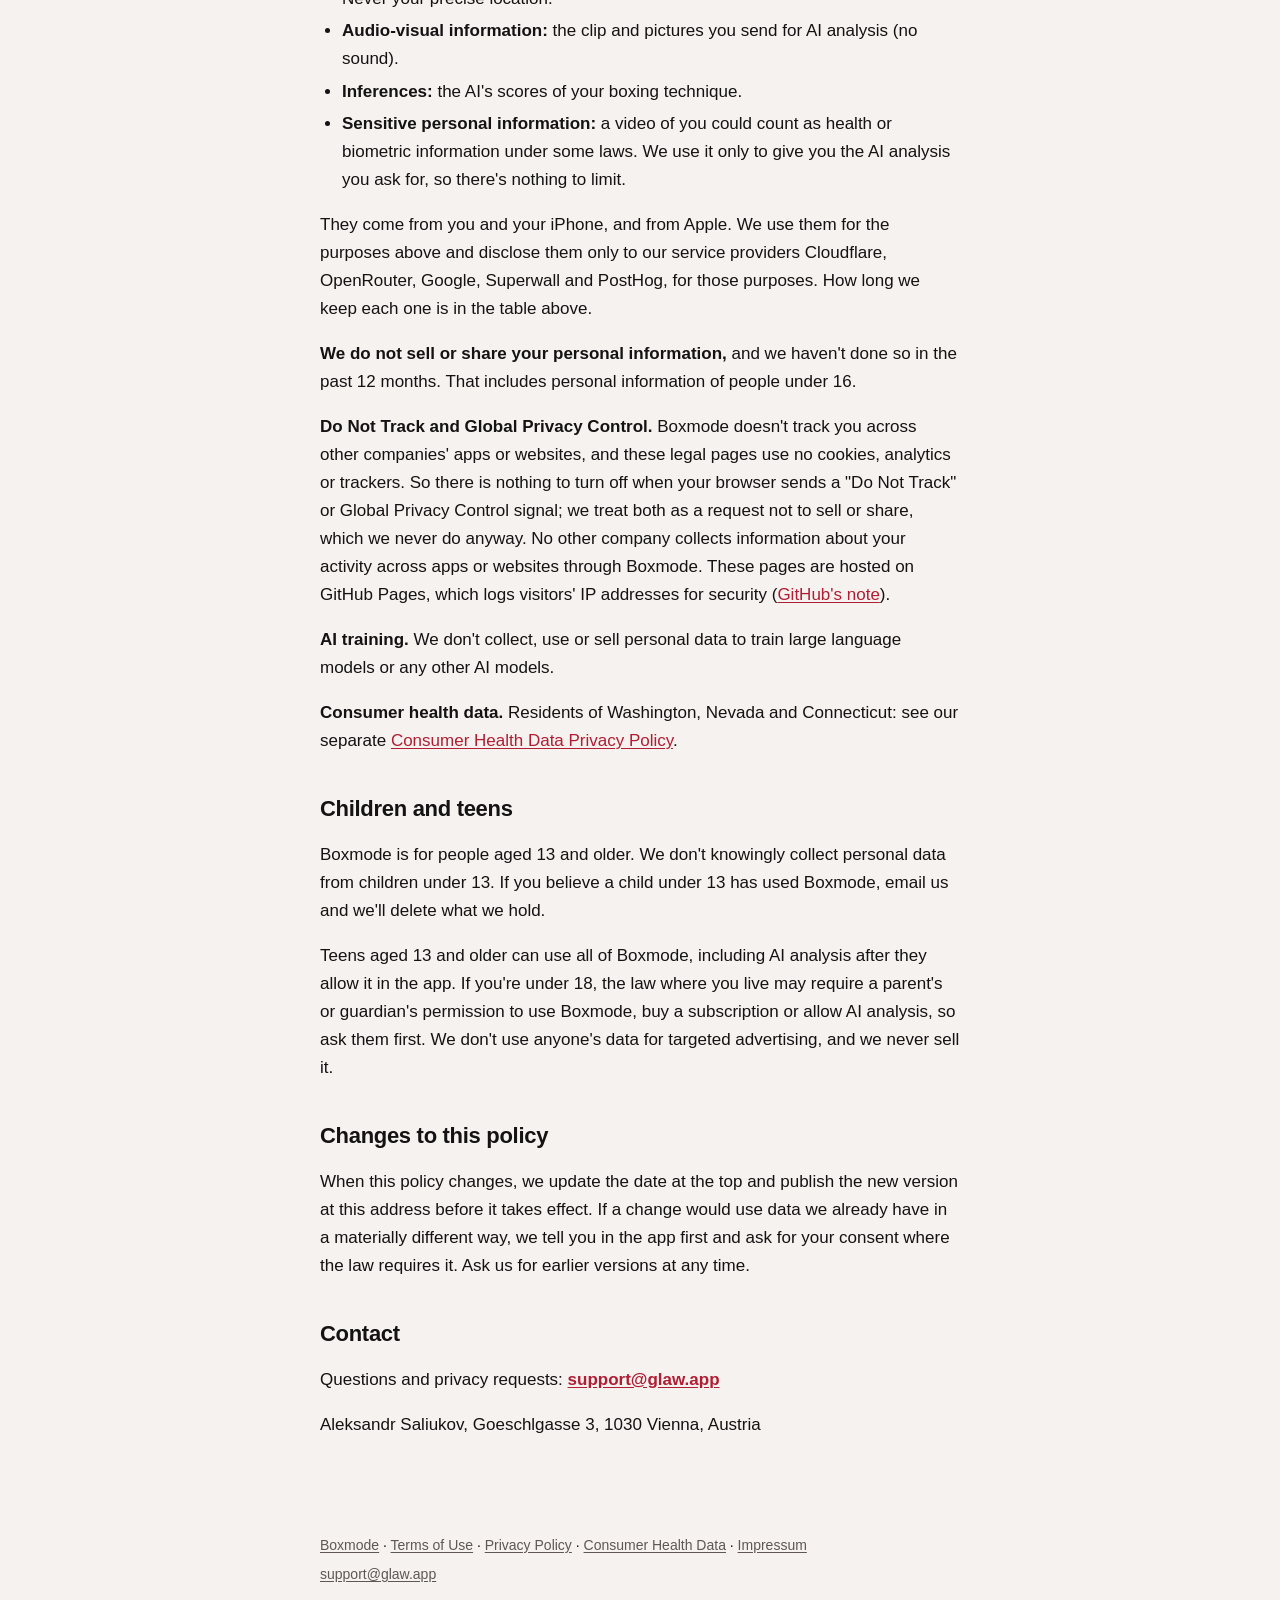
==== commit c0df8e9a: "Publish Boxmode legal pages (2026-10-31)" ====
--- a/privacy/index.html
+++ b/privacy/index.html
@@ -15,7 +15,7 @@
 <p class="lang"><a href="../de/privacy/" lang="de" hreflang="de">Deutsch</a></p>
 <a class="brand" href="../"><span class="dot" aria-hidden="true"></span>Boxmode</a>
 <h1>Boxmode Privacy Policy</h1>
-<p class="meta">Last updated: October 30, 2026 · Effective: October 30, 2026</p>
+<p class="meta">Last updated: October 31, 2026 · Effective: October 31, 2026</p>
 <p>Boxmode is a boxing coach for iPhone. It watches you train through your iPhone's camera and coaches you. It is built so that your training stays on your iPhone.</p>
 <h2 id="the-short-version">The short version</h2>
 <div class="card">
@@ -83,7 +83,7 @@
 <p>Our AI server only answers the real Boxmode app. This keeps it safe from misuse and its costs under control.</p>
 <ul>
   <li><strong>App Attest.</strong> The first time you start an AI analysis, your iPhone creates a security key with Apple's App Attest, and Apple confirms that the key belongs to a genuine copy of Boxmode. Our server stores the key's ID, its public key, a counter and when it was last used. We call this the installation record. It holds no name, email address, Apple Account or device name. Every analysis request is signed with this key.</li>
-  <li><strong>Daily limit.</strong> The installation record also lets us count analyses (currently 5 a day for each installation). These counters are deleted within 2 days.</li>
+  <li><strong>Daily limit.</strong> The installation record also lets us count analyses (currently 10 a day for each installation). These counters are deleted within 2 days.</li>
   <li><strong>IP address.</strong> Like every internet service, our server sees your IP address when your iPhone connects. It's used for that request and for a flood-protection counter that lasts 60 seconds. We never store it.</li>
   <li><strong>Logs.</strong> Our server writes short technical log lines, such as which model ran, how many tokens it used, what it cost, and error codes. They contain no video, pictures, report text, IP address or installation key; Cloudflare only adds the time, the server version and a request number. Cloudflare keeps them for up to 7 days.</li>
   <li><strong>How long:</strong> the installation record is kept until you use "Delete all my data" or until 12 months after it was last used, whichever comes first.</li>
